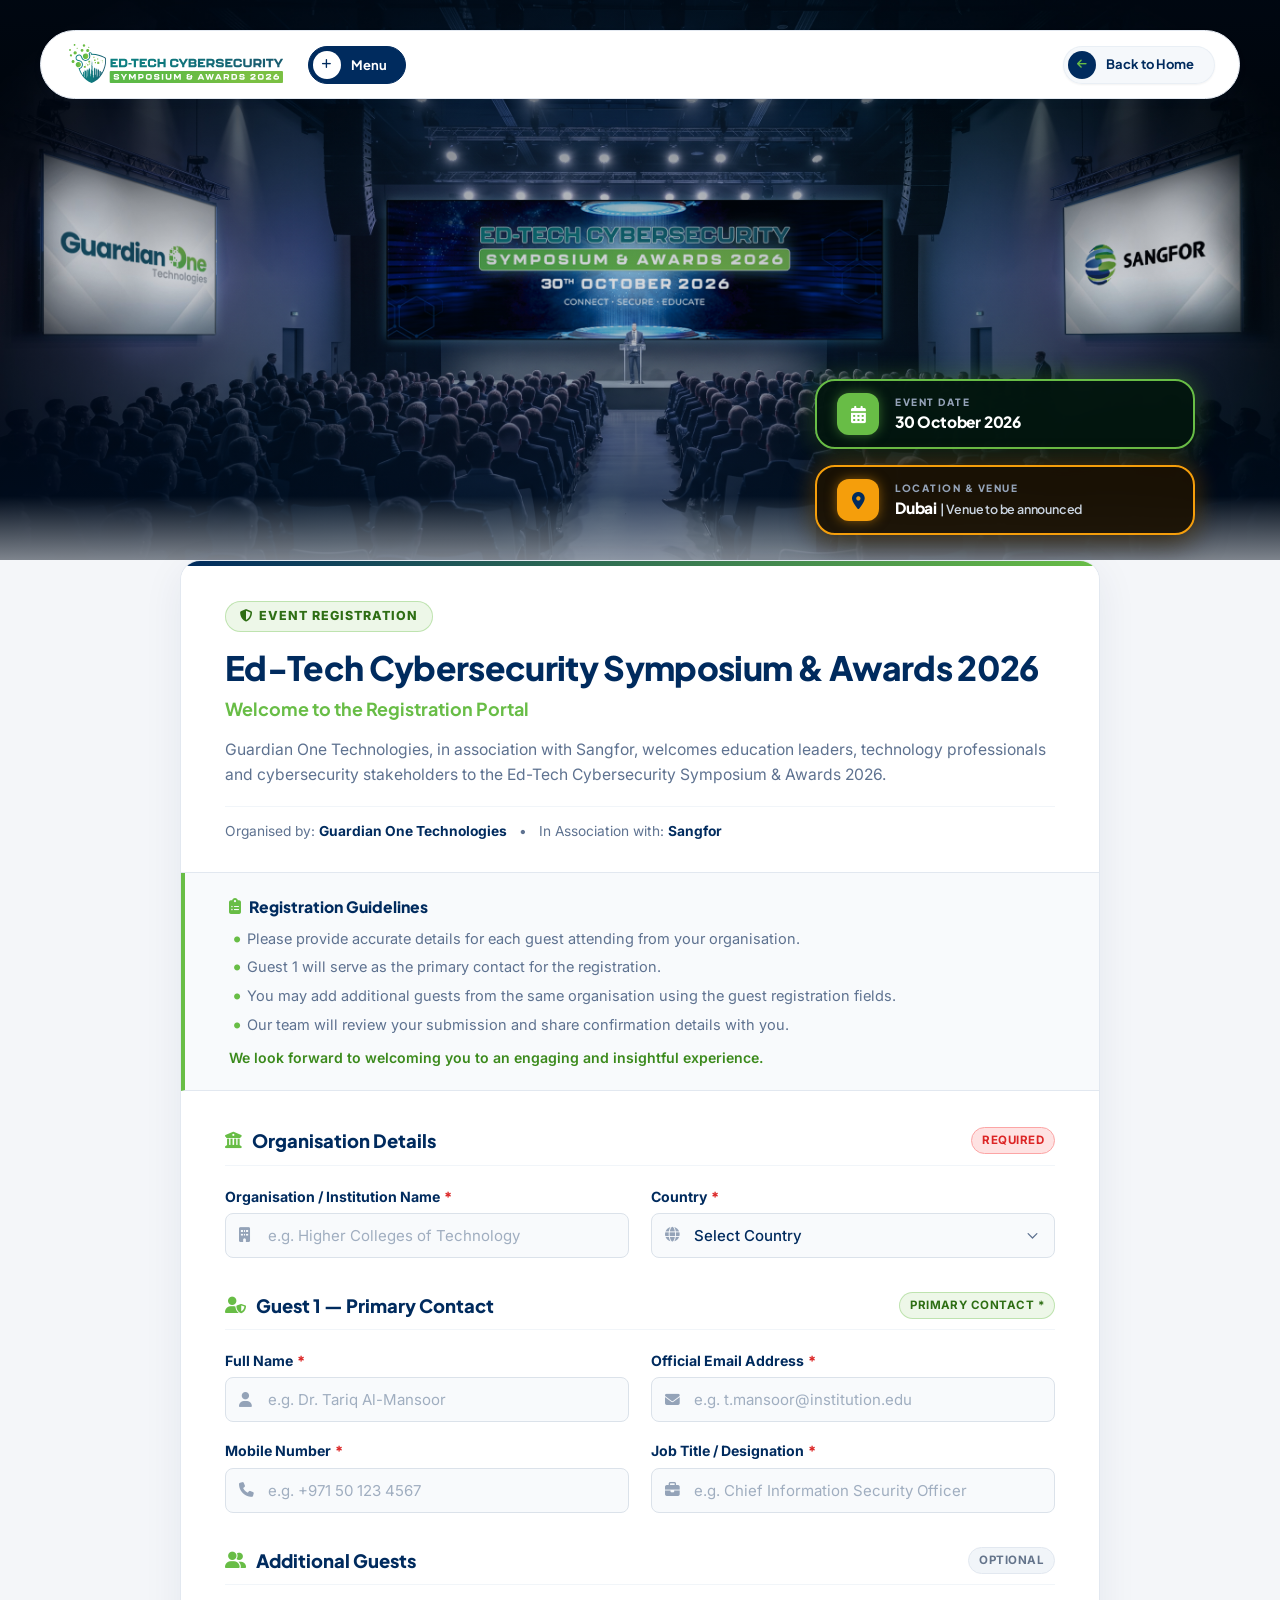
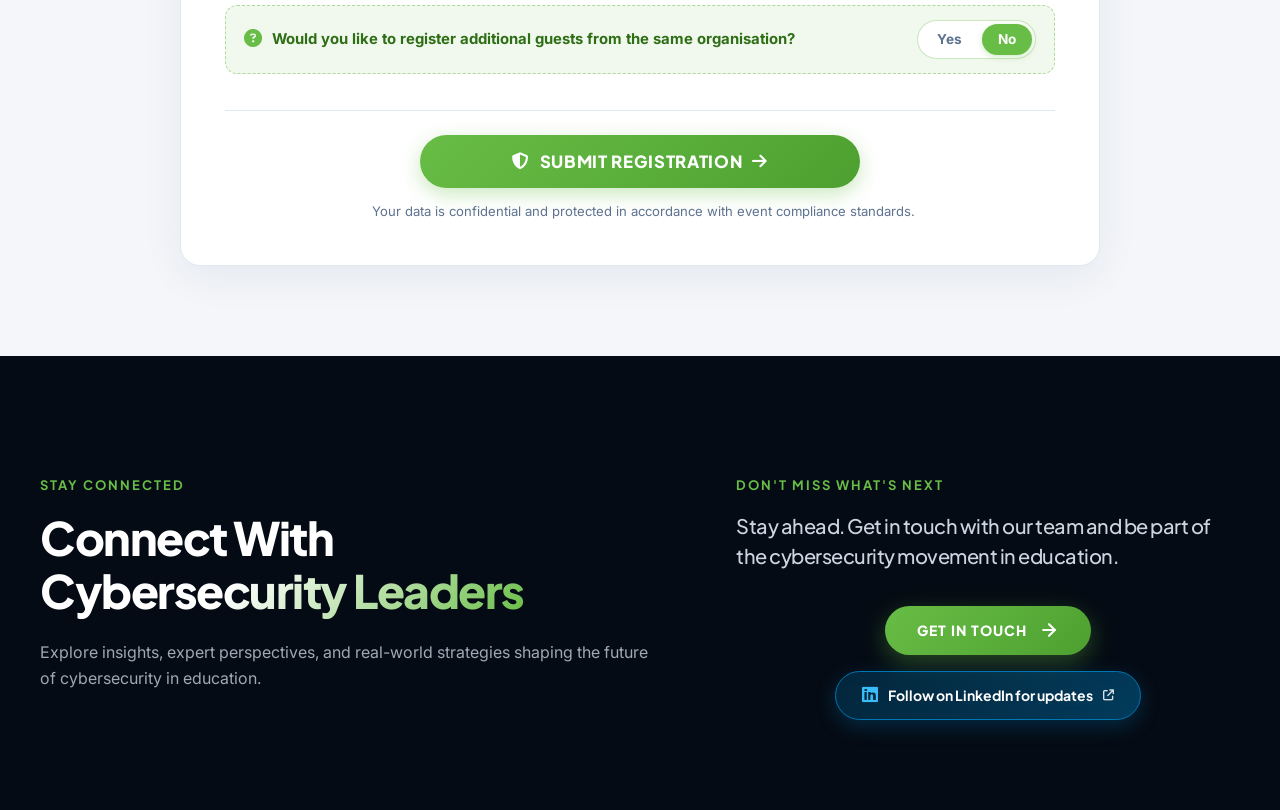
==== register.html @ 2f4b9bad "Add event registration page, light theme styling, and enhanced footer navigation" ====
<!DOCTYPE html>
<html lang="en">
<head>
    <meta charset="UTF-8">
    <meta name="viewport" content="width=device-width, initial-scale=1.0">
    <meta name="description" content="Event Registration - Ed-Tech Cybersecurity Symposium & Awards 2026">
    <title>Event Registration | Ed-Tech Cybersecurity Symposium & Awards 2026</title>
    <!-- FontAwesome for Premium Tech Icons -->
    <link rel="stylesheet" href="https://cdnjs.cloudflare.com/ajax/libs/font-awesome/6.4.0/css/all.min.css">
    <!-- Google Fonts -->
    <link rel="preconnect" href="https://fonts.googleapis.com">
    <link rel="preconnect" href="https://fonts.gstatic.com" crossorigin>
    <link href="https://fonts.googleapis.com/css2?family=Inter:wght@300;400;500;600;700;800&family=Plus+Jakarta+Sans:wght@400;500;600;700;800&display=swap" rel="stylesheet">
    <!-- Main Style Sheet from Index -->
    <link rel="stylesheet" href="style.css">
    
    <style>
        /* Registration Page Specific Styles */
        body {
            background-color: #f4f6f9;
            color: var(--color-text-main, #002b5e);
            overflow-x: hidden;
            height: auto;
            min-height: 100vh;
        }

        /* 70% Viewport Height Clean Banner Section */
        .reg-hero-banner {
            position: relative;
            height: 70vh;
            min-height: 460px;
            max-height: 620px;
            width: 100%;
            overflow: hidden;
            display: flex;
            align-items: flex-end;
            padding: 0 40px 40px;
            box-sizing: border-box;
            background-color: #02050a;
        }

        .reg-hero-banner .hero-video-wrapper {
            position: absolute;
            top: 0;
            left: 0;
            width: 100%;
            height: 100%;
            z-index: 0;
        }

        .reg-hero-banner .hero-bg-img {
            width: 100%;
            height: 100%;
            object-fit: cover;
            object-position: center;
        }

        .hero-video-overlay-gradient {
            position: absolute;
            top: 0;
            left: 0;
            width: 100%;
            height: 100%;
            background: linear-gradient(
                180deg, 
                rgba(0, 18, 42, 0.4) 0%, 
                rgba(0, 18, 42, 0.15) 45%, 
                rgba(0, 18, 42, 0.6) 80%,
                #f4f6f9 100%
            );
            z-index: 1;
            pointer-events: none;
        }

        .reg-hero-banner-content {
            position: relative;
            z-index: 5;
            width: 100%;
            max-width: 1200px;
            margin: 0 auto;
            display: flex;
            justify-content: flex-end;
        }

        .reg-hero-banner .hero-glass-details-right {
            position: relative;
            display: flex;
            gap: 16px;
            flex-wrap: wrap;
        }

        /* Single Unified Registration Form Container */
        .reg-body-wrapper {
            background-color: #f4f6f9;
            padding: 0 20px 90px;
            position: relative;
            z-index: 10;
            margin-top: -60px;
        }

        .reg-content-container {
            max-width: 920px;
            margin: 0 auto;
        }

        /* The Unified Single Form Sheet */
        .unified-form-sheet {
            background: #ffffff;
            border: 1px solid var(--color-border);
            border-radius: var(--radius-lg);
            box-shadow: 0 10px 40px rgba(0, 43, 94, 0.07);
            overflow: hidden;
            position: relative;
        }

        .unified-form-sheet::before {
            content: "";
            position: absolute;
            top: 0;
            left: 0;
            width: 100%;
            height: 5px;
            background: linear-gradient(90deg, var(--color-primary) 0%, var(--color-secondary) 100%);
        }

        /* 1. Form Header Block */
        .sheet-header-block {
            padding: 40px 44px 30px;
            border-bottom: 1px solid var(--color-border);
            background: #ffffff;
        }

        .sheet-badge {
            display: inline-flex;
            align-items: center;
            gap: 6px;
            background: rgba(104, 189, 70, 0.12);
            color: #2e6e14;
            border: 1px solid rgba(104, 189, 70, 0.35);
            font-size: 0.78rem;
            font-weight: 800;
            letter-spacing: 0.08em;
            text-transform: uppercase;
            padding: 5px 14px;
            border-radius: var(--radius-full);
            margin-bottom: 14px;
        }

        .sheet-title {
            font-family: var(--font-heading);
            font-size: clamp(1.6rem, 3.2vw, 2.1rem);
            font-weight: 800;
            color: var(--color-primary);
            line-height: 1.25;
            margin-bottom: 8px;
            letter-spacing: -0.02em;
        }

        .sheet-subtitle {
            font-family: var(--font-heading);
            font-size: 1.12rem;
            font-weight: 700;
            color: var(--color-secondary);
            margin-bottom: 14px;
        }

        .sheet-welcome-text {
            color: var(--color-text-muted);
            font-size: 0.98rem;
            line-height: 1.65;
            margin-bottom: 18px;
        }

        .sheet-organizer-strip {
            display: flex;
            align-items: center;
            gap: 12px;
            font-size: 0.86rem;
            color: var(--color-text-muted);
            padding-top: 14px;
            border-top: 1px solid #f1f5f9;
            flex-wrap: wrap;
        }

        .sheet-organizer-strip strong {
            color: var(--color-primary);
        }

        /* 2. Guidelines Flat Panel */
        .sheet-guidelines-panel {
            background: #f8fafc;
            border-left: 4px solid var(--color-secondary);
            border-bottom: 1px solid var(--color-border);
            padding: 22px 44px;
        }

        .sheet-guidelines-title {
            display: flex;
            align-items: center;
            gap: 8px;
            font-family: var(--font-heading);
            font-size: 0.98rem;
            font-weight: 800;
            color: var(--color-primary);
            margin-bottom: 10px;
        }

        .sheet-guidelines-title i {
            color: var(--color-secondary);
        }

        .sheet-guidelines-list {
            list-style: none;
            display: flex;
            flex-direction: column;
            gap: 7px;
            margin-bottom: 10px;
        }

        .sheet-guidelines-list li {
            position: relative;
            padding-left: 18px;
            color: var(--color-text-muted);
            font-size: 0.91rem;
            line-height: 1.5;
        }

        .sheet-guidelines-list li::before {
            content: "•";
            position: absolute;
            left: 4px;
            color: var(--color-secondary);
            font-weight: 800;
            font-size: 1.2rem;
            line-height: 1;
        }

        .sheet-guidelines-closing {
            font-size: 0.88rem;
            font-weight: 600;
            color: #3b8a1c;
        }

        /* 3. Form Inner Sections */
        .sheet-form-body {
            padding: 36px 44px 44px;
        }

        .form-section-divider {
            margin-bottom: 34px;
        }

        .form-section-divider:last-of-type {
            margin-bottom: 24px;
        }

        .section-heading-row {
            display: flex;
            align-items: center;
            justify-content: space-between;
            margin-bottom: 20px;
            padding-bottom: 10px;
            border-bottom: 1.5px solid #f1f5f9;
        }

        .section-heading-title {
            display: flex;
            align-items: center;
            gap: 10px;
            font-family: var(--font-heading);
            font-size: 1.15rem;
            font-weight: 800;
            color: var(--color-primary);
        }

        .section-heading-title i {
            color: var(--color-secondary);
            font-size: 1.05rem;
        }

        /* Status Pills */
        .tag-pill {
            font-size: 0.72rem;
            font-weight: 700;
            letter-spacing: 0.04em;
            text-transform: uppercase;
            padding: 4px 10px;
            border-radius: var(--radius-full);
        }

        .tag-required {
            background: #fee2e2;
            color: #dc2626;
            border: 1px solid #fca5a5;
        }

        .tag-optional {
            background: #f1f5f9;
            color: #64748b;
            border: 1px solid #e2e8f0;
        }

        .tag-primary {
            background: rgba(104, 189, 70, 0.12);
            color: #2e6e14;
            border: 1px solid rgba(104, 189, 70, 0.35);
        }

        /* Form Grid & Inputs */
        .form-grid-2 {
            display: grid;
            grid-template-columns: repeat(2, 1fr);
            gap: 18px 22px;
        }

        .form-group {
            display: flex;
            flex-direction: column;
            gap: 6px;
        }

        .form-label {
            font-size: 0.88rem;
            font-weight: 700;
            color: var(--color-primary);
            display: flex;
            align-items: center;
            gap: 4px;
        }

        .form-label .req {
            color: #dc2626;
            font-weight: 800;
        }

        .input-wrapper {
            position: relative;
        }

        .input-wrapper i {
            position: absolute;
            left: 14px;
            top: 50%;
            transform: translateY(-50%);
            color: #94a3b8;
            font-size: 0.92rem;
            pointer-events: none;
            transition: color 0.2s ease;
        }

        .form-control {
            width: 100%;
            padding: 12px 16px 12px 42px;
            background: #f8fafc;
            border: 1.5px solid #dbe2ea;
            border-radius: var(--radius-sm);
            color: var(--color-primary);
            font-size: 0.94rem;
            font-family: var(--font-body);
            font-weight: 500;
            transition: all 0.2s ease;
            outline: none;
            box-sizing: border-box;
        }

        .form-control::placeholder {
            color: #a0aec0;
            font-weight: 400;
        }

        .form-control:focus {
            border-color: var(--color-secondary);
            background: #ffffff;
            box-shadow: 0 0 0 3px rgba(104, 189, 70, 0.18);
        }

        .form-control:focus + i {
            color: var(--color-secondary);
        }

        select.form-control {
            appearance: none;
            background-image: url("data:image/svg+xml,%3Csvg xmlns='http://www.w3.org/2000/svg' fill='none' viewBox='0 0 24 24' stroke='%235e7290'%3E%3Cpath stroke-linecap='round' stroke-linejoin='round' stroke-width='2' d='M19 9l-7 7-7-7'%3E%3C/path%3E%3C/svg%3E");
            background-repeat: no-repeat;
            background-position: right 14px center;
            background-size: 15px;
            cursor: pointer;
        }

        select.form-control option {
            background-color: #ffffff;
            color: var(--color-primary);
        }

        /* Additional Guests Sub-section */
        .guests-prompt-strip {
            background: #f1f8ee;
            border: 1px dashed rgba(104, 189, 70, 0.5);
            border-radius: var(--radius-md);
            padding: 14px 18px;
            margin-bottom: 20px;
            display: flex;
            align-items: center;
            justify-content: space-between;
            flex-wrap: wrap;
            gap: 12px;
        }

        .guests-prompt-left {
            display: flex;
            align-items: center;
            gap: 10px;
            color: #2e6e14;
            font-size: 0.93rem;
            font-weight: 700;
        }

        .guests-prompt-left i {
            font-size: 1.15rem;
            color: var(--color-secondary);
        }

        .guests-toggle-group {
            display: inline-flex;
            background: #ffffff;
            border: 1px solid rgba(104, 189, 70, 0.35);
            border-radius: var(--radius-full);
            padding: 3px;
            gap: 4px;
        }

        .toggle-option {
            cursor: pointer;
            position: relative;
        }

        .toggle-option input {
            position: absolute;
            opacity: 0;
            cursor: pointer;
        }

        .toggle-pill {
            display: block;
            padding: 5px 16px;
            font-size: 0.85rem;
            font-weight: 700;
            color: var(--color-text-muted);
            border-radius: var(--radius-full);
            transition: all 0.2s ease;
        }

        .toggle-option input:checked + .toggle-pill {
            background: var(--color-secondary);
            color: #ffffff;
            box-shadow: 0 2px 6px rgba(104, 189, 70, 0.3);
        }

        .guest-item-card {
            background: #f8fafc;
            border: 1px solid var(--color-border);
            border-radius: var(--radius-md);
            padding: 20px;
            margin-bottom: 16px;
            position: relative;
            transition: all 0.25s ease;
            animation: fadeIn 0.3s ease-out;
        }

        @keyframes fadeIn {
            from { opacity: 0; transform: translateY(6px); }
            to { opacity: 1; transform: translateY(0); }
        }

        .guest-card-top {
            display: flex;
            align-items: center;
            justify-content: space-between;
            margin-bottom: 14px;
            padding-bottom: 8px;
            border-bottom: 1px solid #e2e8f0;
        }

        .guest-card-title-group {
            display: flex;
            flex-direction: column;
            gap: 2px;
        }

        .guest-card-title {
            display: flex;
            align-items: center;
            gap: 8px;
            font-family: var(--font-heading);
            font-weight: 700;
            color: var(--color-primary);
            font-size: 0.98rem;
        }

        .guest-fields-sub {
            font-size: 0.76rem;
            font-weight: 500;
            color: var(--color-text-muted);
        }

        .guest-remove-btn {
            background: #fee2e2;
            border: 1px solid #fca5a5;
            color: #dc2626;
            font-size: 0.78rem;
            font-weight: 700;
            cursor: pointer;
            padding: 3px 8px;
            border-radius: var(--radius-sm);
            transition: all 0.2s ease;
            display: inline-flex;
            align-items: center;
            gap: 4px;
        }

        .guest-remove-btn:hover {
            background: #ef4444;
            color: #ffffff;
        }

        .add-guest-btn-wrap {
            display: flex;
            justify-content: center;
            margin-top: 10px;
        }

        .btn-add-guest {
            display: inline-flex;
            align-items: center;
            gap: 8px;
            background: rgba(104, 189, 70, 0.08);
            color: #2e6e14;
            border: 1.5px dashed var(--color-secondary);
            padding: 10px 24px;
            border-radius: var(--radius-full);
            font-family: var(--font-heading);
            font-size: 0.9rem;
            font-weight: 700;
            cursor: pointer;
            transition: all 0.25s ease;
        }

        .btn-add-guest:hover {
            background: var(--color-secondary);
            color: #ffffff;
            border-style: solid;
            transform: translateY(-2px);
            box-shadow: 0 4px 14px rgba(104, 189, 70, 0.3);
        }

        /* Submit Section */
        .sheet-submit-block {
            margin-top: 36px;
            padding-top: 24px;
            border-top: 1px solid var(--color-border);
            display: flex;
            flex-direction: column;
            align-items: center;
            gap: 14px;
        }

        .btn-submit-main {
            display: inline-flex;
            align-items: center;
            justify-content: center;
            gap: 10px;
            width: 100%;
            max-width: 440px;
            padding: 16px 32px;
            background: linear-gradient(135deg, #68BD46 0%, #4da02f 100%);
            color: #ffffff;
            font-family: var(--font-heading);
            font-size: 1.05rem;
            font-weight: 800;
            letter-spacing: 0.04em;
            text-transform: uppercase;
            border: none;
            border-radius: var(--radius-full);
            cursor: pointer;
            box-shadow: 0 6px 20px rgba(104, 189, 70, 0.35);
            transition: all 0.25s ease;
        }

        .btn-submit-main:hover {
            transform: translateY(-2px);
            box-shadow: 0 10px 25px rgba(104, 189, 70, 0.45);
            background: linear-gradient(135deg, #74cb51 0%, #56b036 100%);
        }

        .security-footer-note {
            display: flex;
            align-items: center;
            gap: 6px;
            font-size: 0.82rem;
            color: var(--color-text-muted);
            text-align: center;
        }

        .security-footer-note i {
            color: var(--color-secondary);
        }

        /* Responsive Breakpoints */
        @media (max-width: 768px) {
            .reg-body-wrapper {
                padding: 0 12px 60px;
                margin-top: -30px;
            }
            .sheet-header-block,
            .sheet-guidelines-panel,
            .sheet-form-body {
                padding-left: 20px;
                padding-right: 20px;
            }
            .form-grid-2 {
                grid-template-columns: 1fr;
            }
        }

        /* Success Confirmation Screen */
        .success-overlay {
            display: none;
            background: #ffffff;
            border: 1px solid var(--color-border);
            border-radius: var(--radius-lg);
            padding: 48px 36px;
            text-align: center;
            box-shadow: 0 10px 40px rgba(0, 43, 94, 0.08);
            animation: fadeIn 0.35s ease-out;
        }

        .success-overlay.active {
            display: block;
        }

        .success-icon-badge {
            width: 76px;
            height: 76px;
            background: #f1f8ee;
            border: 2px solid var(--color-secondary);
            border-radius: 50%;
            display: flex;
            align-items: center;
            justify-content: center;
            font-size: 2rem;
            color: var(--color-secondary);
            margin: 0 auto 20px;
            box-shadow: 0 4px 16px rgba(104, 189, 70, 0.2);
        }

        .success-title {
            font-family: var(--font-heading);
            font-size: 1.9rem;
            font-weight: 800;
            color: var(--color-primary);
            margin-bottom: 10px;
        }

        .success-desc {
            color: var(--color-text-muted);
            font-size: 1rem;
            max-width: 580px;
            margin: 0 auto 26px;
            line-height: 1.6;
        }

        .success-summary-box {
            background: #f8fafc;
            border: 1px solid var(--color-border);
            border-radius: var(--radius-md);
            padding: 22px 26px;
            max-width: 540px;
            margin: 0 auto 28px;
            text-align: left;
        }

        .summary-row {
            display: flex;
            justify-content: space-between;
            padding: 9px 0;
            border-bottom: 1px solid var(--color-border);
            font-size: 0.92rem;
        }

        .summary-row:last-child {
            border-bottom: none;
        }

        .summary-row .label {
            color: var(--color-text-muted);
            font-weight: 500;
        }

        .summary-row .val {
            color: var(--color-primary);
            font-weight: 700;
        }

        .success-actions {
            display: flex;
            justify-content: center;
            gap: 14px;
            flex-wrap: wrap;
        }

        .btn-return-home {
            display: inline-flex;
            align-items: center;
            gap: 8px;
            padding: 13px 28px;
            background: var(--color-primary);
            color: #ffffff;
            font-family: var(--font-heading);
            font-weight: 700;
            font-size: 0.95rem;
            text-decoration: none;
            border-radius: var(--radius-full);
            transition: all 0.25s ease;
        }

        .btn-return-home:hover {
            background: #001f44;
            transform: translateY(-2px);
        }
    </style>
</head>
<body>

    <!-- 1. Header Navigation (Identical to Home Page) -->
    <header class="custom-header">
        <div class="header-inner">
            <!-- Left Header: Logo & Capsule Menu -->
            <div class="header-left">
                <a href="index.html" class="summit-logo">
                    <img src="images/Ed-Tech Cybersecurity Logo.svg" alt="Ed-Tech Cybersecurity" class="header-logo-img">
                </a>
                
                <!-- Pill-Shaped Active Capsule Menu -->
                <div class="menu-wrapper">
                    <button class="menu-pill-btn" id="menuToggle">
                        <span class="plus-circle"><i class="fas fa-plus"></i></span>
                        <span class="menu-text">Menu</span>
                    </button>
                    <!-- Submenu items inline -->
                    <div class="sub-menu-inline" id="subMenuDropdown">
                        <a href="index.html#scheduleSection" class="sub-menu-inline-item">Agenda</a>
                        <button type="button" class="sub-menu-inline-item gallery-popup-btn" id="galleryBtn">Gallery</button>
                    </div>
                </div>
            </div>

            <!-- Right Header: Minimalism Action Capsule -->
            <div class="header-right">
                <a href="index.html" class="cta-capsule">
                    <span class="cta-icon-circle"><i class="fas fa-arrow-left"></i></span>
                    <span class="cta-text">Back to Home</span>
                </a>
            </div>
        </div>
    </header>

    <!-- 2. Hero Banner (70% Viewport Height) -->
    <section class="reg-hero-banner" id="heroBanner">
        <div class="hero-video-wrapper">
            <img src="images/Option 8.jpg.jpeg" alt="Ed-Tech Cybersecurity Summit 2026" class="hero-bg-img">
            <div class="hero-video-overlay-gradient"></div>
        </div>

        <div class="reg-hero-banner-content">
            <!-- Event Details Right -->
            <div class="hero-glass-details-right">
                <div class="hero-glass-detail-item date-highlight-capsule">
                    <div class="detail-icon-wrap green-icon"><i class="fas fa-calendar-days"></i></div>
                    <div class="detail-text-wrap">
                        <span class="detail-label">EVENT DATE</span>
                        <span class="detail-val">30 October 2026</span>
                    </div>
                </div>
                <div class="hero-glass-detail-item location-highlight-capsule">
                    <div class="detail-icon-wrap gold-icon"><i class="fas fa-location-dot"></i></div>
                    <div class="detail-text-wrap">
                        <span class="detail-label">LOCATION &amp; VENUE</span>
                        <span class="detail-val">Dubai <span class="venue-sub">| Venue to be announced</span></span>
                    </div>
                </div>
            </div>
        </div>
    </section>

    <!-- 3. Unified Single Form Container -->
    <main class="reg-body-wrapper">
        <div class="reg-content-container">
            <div id="mainFormContainer">
                
                <div class="unified-form-sheet">
                    <!-- Form Header Section -->
                    <div class="sheet-header-block">
                        <div class="sheet-badge">
                            <i class="fas fa-shield-halved"></i>
                            <span>EVENT REGISTRATION</span>
                        </div>
                        <h1 class="sheet-title">Ed-Tech Cybersecurity Symposium &amp; Awards 2026</h1>
                        <div class="sheet-subtitle">Welcome to the Registration Portal</div>
                        <p class="sheet-welcome-text">
                            Guardian One Technologies, in association with Sangfor, welcomes education leaders, technology professionals and cybersecurity stakeholders to the Ed-Tech Cybersecurity Symposium &amp; Awards 2026.
                        </p>
                        <div class="sheet-organizer-strip">
                            <span>Organised by: <strong>Guardian One Technologies</strong></span>
                            <span>•</span>
                            <span>In Association with: <strong>Sangfor</strong></span>
                        </div>
                    </div>

                    <!-- Guidelines Panel -->
                    <div class="sheet-guidelines-panel">
                        <div class="sheet-guidelines-title">
                            <i class="fas fa-clipboard-list"></i>
                            <span>Registration Guidelines</span>
                        </div>
                        <ul class="sheet-guidelines-list">
                            <li>Please provide accurate details for each guest attending from your organisation.</li>
                            <li>Guest 1 will serve as the primary contact for the registration.</li>
                            <li>You may add additional guests from the same organisation using the guest registration fields.</li>
                            <li>Our team will review your submission and share confirmation details with you.</li>
                        </ul>
                        <div class="sheet-guidelines-closing">
                            We look forward to welcoming you to an engaging and insightful experience.
                        </div>
                    </div>

                    <!-- Main Form Fields Section -->
                    <form class="sheet-form-body" id="eventRegistrationForm" novalidate>
                        
                        <!-- Section 1: Organisation Details -->
                        <div class="form-section-divider">
                            <div class="section-heading-row">
                                <div class="section-heading-title">
                                    <i class="fas fa-building-columns"></i>
                                    <span>Organisation Details</span>
                                </div>
                                <span class="tag-pill tag-required">Required</span>
                            </div>

                            <div class="form-grid-2">
                                <div class="form-group">
                                    <label class="form-label" for="orgName">
                                        Organisation / Institution Name <span class="req">*</span>
                                    </label>
                                    <div class="input-wrapper">
                                        <input type="text" id="orgName" name="orgName" class="form-control" placeholder="e.g. Higher Colleges of Technology" required>
                                        <i class="fas fa-building"></i>
                                    </div>
                                </div>

                                <div class="form-group">
                                    <label class="form-label" for="orgCountry">
                                        Country <span class="req">*</span>
                                    </label>
                                    <div class="input-wrapper">
                                        <select id="orgCountry" name="orgCountry" class="form-control" required>
                                            <option value="" disabled selected>Select Country</option>
                                            <option value="United Arab Emirates">United Arab Emirates</option>
                                            <option value="Saudi Arabia">Saudi Arabia</option>
                                            <option value="Qatar">Qatar</option>
                                            <option value="Oman">Oman</option>
                                            <option value="Bahrain">Bahrain</option>
                                            <option value="Kuwait">Kuwait</option>
                                            <option value="United Kingdom">United Kingdom</option>
                                            <option value="United States">United States</option>
                                            <option value="India">India</option>
                                            <option value="Singapore">Singapore</option>
                                            <option value="Other">Other</option>
                                        </select>
                                        <i class="fas fa-globe"></i>
                                    </div>
                                </div>
                            </div>
                        </div>

                        <!-- Section 2: Guest 1 — Primary Contact -->
                        <div class="form-section-divider">
                            <div class="section-heading-row">
                                <div class="section-heading-title">
                                    <i class="fas fa-user-shield"></i>
                                    <span>Guest 1 — Primary Contact</span>
                                </div>
                                <span class="tag-pill tag-primary">Primary Contact *</span>
                            </div>

                            <div class="form-grid-2">
                                <div class="form-group">
                                    <label class="form-label" for="guest1_name">
                                        Full Name <span class="req">*</span>
                                    </label>
                                    <div class="input-wrapper">
                                        <input type="text" id="guest1_name" name="guest1_name" class="form-control" placeholder="e.g. Dr. Tariq Al-Mansoor" required>
                                        <i class="fas fa-user"></i>
                                    </div>
                                </div>

                                <div class="form-group">
                                    <label class="form-label" for="guest1_email">
                                        Official Email Address <span class="req">*</span>
                                    </label>
                                    <div class="input-wrapper">
                                        <input type="email" id="guest1_email" name="guest1_email" class="form-control" placeholder="e.g. t.mansoor@institution.edu" required>
                                        <i class="fas fa-envelope"></i>
                                    </div>
                                </div>

                                <div class="form-group">
                                    <label class="form-label" for="guest1_phone">
                                        Mobile Number <span class="req">*</span>
                                    </label>
                                    <div class="input-wrapper">
                                        <input type="tel" id="guest1_phone" name="guest1_phone" class="form-control" placeholder="e.g. +971 50 123 4567" required>
                                        <i class="fas fa-phone"></i>
                                    </div>
                                </div>

                                <div class="form-group">
                                    <label class="form-label" for="guest1_title">
                                        Job Title / Designation <span class="req">*</span>
                                    </label>
                                    <div class="input-wrapper">
                                        <input type="text" id="guest1_title" name="guest1_title" class="form-control" placeholder="e.g. Chief Information Security Officer" required>
                                        <i class="fas fa-briefcase"></i>
                                    </div>
                                </div>
                            </div>
                        </div>

                        <!-- Section 3: Additional Guests -->
                        <div class="form-section-divider">
                            <div class="section-heading-row">
                                <div class="section-heading-title">
                                    <i class="fas fa-user-group"></i>
                                    <span>Additional Guests</span>
                                </div>
                                <span class="tag-pill tag-optional">Optional</span>
                            </div>

                            <div class="guests-prompt-strip">
                                <div class="guests-prompt-left">
                                    <i class="fas fa-circle-question"></i>
                                    <span>Would you like to register additional guests from the same organisation?</span>
                                </div>
                                <div class="guests-toggle-group">
                                    <label class="toggle-option">
                                        <input type="radio" name="hasAdditionalGuests" id="addGuestsYes" value="yes">
                                        <span class="toggle-pill">Yes</span>
                                    </label>
                                    <label class="toggle-option">
                                        <input type="radio" name="hasAdditionalGuests" id="addGuestsNo" value="no" checked>
                                        <span class="toggle-pill">No</span>
                                    </label>
                                </div>
                            </div>

                            <div id="additionalGuestsWrapper" style="display: none;">
                                <div id="additionalGuestsContainer">
                                    <!-- Guest 2 (Optional) -->
                                    <div class="guest-item-card" id="guestCard2">
                                        <div class="guest-card-top">
                                            <div class="guest-card-title-group">
                                                <div class="guest-card-title">
                                                    <i class="fas fa-user-plus" style="color: var(--color-secondary);"></i>
                                                    <span>Guest 2</span>
                                                </div>
                                                <span class="guest-fields-sub">Full Name · Email · Mobile · Designation</span>
                                            </div>
                                            <span class="tag-pill tag-optional">Optional</span>
                                        </div>
                                        <div class="form-grid-2">
                                            <div class="form-group">
                                                <label class="form-label" for="guest2_name">Full Name</label>
                                                <div class="input-wrapper">
                                                    <input type="text" id="guest2_name" name="guest2_name" class="form-control" placeholder="Full Name">
                                                    <i class="fas fa-user"></i>
                                                </div>
                                            </div>
                                            <div class="form-group">
                                                <label class="form-label" for="guest2_email">Official Email Address</label>
                                                <div class="input-wrapper">
                                                    <input type="email" id="guest2_email" name="guest2_email" class="form-control" placeholder="Email Address">
                                                    <i class="fas fa-envelope"></i>
                                                </div>
                                            </div>
                                            <div class="form-group">
                                                <label class="form-label" for="guest2_phone">Mobile Number</label>
                                                <div class="input-wrapper">
                                                    <input type="tel" id="guest2_phone" name="guest2_phone" class="form-control" placeholder="Mobile Number">
                                                    <i class="fas fa-phone"></i>
                                                </div>
                                            </div>
                                            <div class="form-group">
                                                <label class="form-label" for="guest2_title">Job Title / Designation</label>
                                                <div class="input-wrapper">
                                                    <input type="text" id="guest2_title" name="guest2_title" class="form-control" placeholder="Designation">
                                                    <i class="fas fa-briefcase"></i>
                                                </div>
                                            </div>
                                        </div>
                                    </div>

                                    <!-- Guest 3 (Optional) -->
                                    <div class="guest-item-card" id="guestCard3">
                                        <div class="guest-card-top">
                                            <div class="guest-card-title-group">
                                                <div class="guest-card-title">
                                                    <i class="fas fa-user-plus" style="color: var(--color-secondary);"></i>
                                                    <span>Guest 3</span>
                                                </div>
                                                <span class="guest-fields-sub">Full Name · Email · Mobile · Designation</span>
                                            </div>
                                            <span class="tag-pill tag-optional">Optional</span>
                                        </div>
                                        <div class="form-grid-2">
                                            <div class="form-group">
                                                <label class="form-label" for="guest3_name">Full Name</label>
                                                <div class="input-wrapper">
                                                    <input type="text" id="guest3_name" name="guest3_name" class="form-control" placeholder="Full Name">
                                                    <i class="fas fa-user"></i>
                                                </div>
                                            </div>
                                            <div class="form-group">
                                                <label class="form-label" for="guest3_email">Official Email Address</label>
                                                <div class="input-wrapper">
                                                    <input type="email" id="guest3_email" name="guest3_email" class="form-control" placeholder="Email Address">
                                                    <i class="fas fa-envelope"></i>
                                                </div>
                                            </div>
                                            <div class="form-group">
                                                <label class="form-label" for="guest3_phone">Mobile Number</label>
                                                <div class="input-wrapper">
                                                    <input type="tel" id="guest3_phone" name="guest3_phone" class="form-control" placeholder="Mobile Number">
                                                    <i class="fas fa-phone"></i>
                                                </div>
                                            </div>
                                            <div class="form-group">
                                                <label class="form-label" for="guest3_title">Job Title / Designation</label>
                                                <div class="input-wrapper">
                                                    <input type="text" id="guest3_title" name="guest3_title" class="form-control" placeholder="Designation">
                                                    <i class="fas fa-briefcase"></i>
                                                </div>
                                            </div>
                                        </div>
                                    </div>
                                </div>

                                <div class="add-guest-btn-wrap">
                                    <button type="button" class="btn-add-guest" id="addGuestBtn">
                                        <i class="fas fa-plus"></i>
                                        <span>+ Add Another Guest</span>
                                    </button>
                                </div>
                            </div>
                        </div>

                        <!-- Submit Block -->
                        <div class="sheet-submit-block">
                            <button type="submit" class="btn-submit-main" id="submitBtn">
                                <i class="fas fa-shield-halved"></i>
                                <span>Submit Registration</span>
                                <i class="fas fa-arrow-right"></i>
                            </button>
                            <div class="security-footer-note">
                                <i class="fas fa-shield-check"></i>
                                <span>Your data is confidential and protected in accordance with event compliance standards.</span>
                            </div>
                        </div>
                    </form>
                </div>
            </div>

            <!-- 4. Success State Screen -->
            <section class="success-overlay" id="successState">
                <div class="success-icon-badge">
                    <i class="fas fa-check"></i>
                </div>
                <h2 class="success-title">Registration Submitted!</h2>
                <p class="success-desc">
                    Thank you for registering. Our team will review your submission and share confirmation details with you soon.
                </p>

                <div class="success-summary-box">
                    <div class="summary-row">
                        <span class="label">Reference ID</span>
                        <span class="val" id="summaryRef">ETC-2026-8492</span>
                    </div>
                    <div class="summary-row">
                        <span class="label">Organisation</span>
                        <span class="val" id="summaryOrg">-</span>
                    </div>
                    <div class="summary-row">
                        <span class="label">Primary Contact</span>
                        <span class="val" id="summaryName">-</span>
                    </div>
                    <div class="summary-row">
                        <span class="label">Official Email</span>
                        <span class="val" id="summaryEmail">-</span>
                    </div>
                    <div class="summary-row">
                        <span class="label">Total Representatives</span>
                        <span class="val" id="summaryGuests">-</span>
                    </div>
                </div>

                <div class="success-actions">
                    <a href="index.html" class="btn-return-home">
                        <i class="fas fa-house"></i>
                        <span>Return to Summit Home</span>
                    </a>
                </div>
            </section>
        </div>
    </main>

    <!-- 4. Premium Dark Footer & Get in Touch Section with Waving Dotted Surface -->
    <section class="contact-footer-section" id="contactSection">
        <!-- 3D Waving Dotted Surface Canvas Background -->
        <canvas id="wavingDotCanvas" class="waving-dot-canvas"></canvas>
        
        <div class="contact-container">
            <div class="contact-grid">
                
                <!-- Left Column: Vision & Connections -->
                <div class="contact-left-col">
                    <span class="contact-tag">Stay Connected</span>
                    <h2 class="contact-title">Connect With<br><span>Cybersecurity Leaders</span></h2>
                    <p class="contact-desc">
                        Explore insights, expert perspectives, and real-world strategies shaping the future of cybersecurity in education.
                    </p>
                </div>
                
                <!-- Right Column: Direct Engagement & CTA -->
                <div class="contact-right-col">
                    <span class="contact-tag">Don't Miss What's Next</span>
                    <h3 class="contact-cta-title">Stay ahead. Get in touch with our team and be part of the cybersecurity movement in education.</h3>
                    
                    <div class="contact-actions-wrap">
                        <a href="https://wa.me/971522352059" target="_blank" class="premium-contact-btn">
                            <span>Get in Touch</span>
                            <svg class="contact-btn-arrow" width="20" height="20" viewBox="0 0 24 24" fill="none" stroke="currentColor" stroke-width="2.5" stroke-linecap="round" stroke-linejoin="round"><line x1="5" y1="12" x2="19" y2="12"></line><polyline points="12 5 19 12 12 19"></polyline></svg>
                        </a>
                        <a href="https://www.linkedin.com/company/guardianone/" target="_blank" class="linkedin-follow-btn">
                            <i class="fab fa-linkedin linkedin-icon"></i>
                            <span>Follow on LinkedIn for updates</span>
                            <i class="fas fa-arrow-up-right-from-square" style="font-size: 11px; opacity: 0.85;"></i>
                        </a>
                    </div>
                </div>
            </div>
        </div>
    </section>

    <!-- JavaScript Interactive Logic -->
    <script>
        document.addEventListener('DOMContentLoaded', () => {
            // 1. Menu Toggle (matching index.html behavior)
            const menuToggle = document.getElementById('menuToggle');
            const subMenuDropdown = document.getElementById('subMenuDropdown');
            
            if (menuToggle) {
                menuToggle.addEventListener('click', () => {
                    const plusIcon = menuToggle.querySelector('.plus-circle i');
                    if (plusIcon) {
                        plusIcon.style.transition = 'transform 0.4s ease';
                        if (plusIcon.style.transform === 'rotate(45deg)') {
                            plusIcon.style.transform = 'rotate(0deg)';
                            menuToggle.style.borderColor = 'var(--color-border)';
                            if (subMenuDropdown) subMenuDropdown.classList.remove('show');
                        } else {
                            plusIcon.style.transform = 'rotate(45deg)';
                            menuToggle.style.borderColor = 'var(--color-secondary)';
                            if (subMenuDropdown) subMenuDropdown.classList.add('show');
                        }
                    }
                });
            }

            // 2. Form & Guest Interaction Logic
            const form = document.getElementById('eventRegistrationForm');
            const mainFormContainer = document.getElementById('mainFormContainer');
            const successState = document.getElementById('successState');
            const addGuestBtn = document.getElementById('addGuestBtn');
            const guestsContainer = document.getElementById('additionalGuestsContainer');
            const guestsWrapper = document.getElementById('additionalGuestsWrapper');
            const addGuestsYes = document.getElementById('addGuestsYes');
            const addGuestsNo = document.getElementById('addGuestsNo');
            
            let guestCount = 3; // Starts with Guest 2 and Guest 3

            // Toggle Additional Guests visibility
            if (addGuestsYes && addGuestsNo && guestsWrapper) {
                addGuestsYes.addEventListener('change', () => {
                    if (addGuestsYes.checked) {
                        guestsWrapper.style.display = 'block';
                    }
                });
                addGuestsNo.addEventListener('change', () => {
                    if (addGuestsNo.checked) {
                        guestsWrapper.style.display = 'none';
                    }
                });
            }

            // Dynamic Guest Addition
            addGuestBtn.addEventListener('click', () => {
                guestCount++;
                const newGuestId = guestCount;
                const guestCard = document.createElement('div');
                guestCard.className = 'guest-item-card';
                guestCard.id = `guestCard${newGuestId}`;
                
                guestCard.innerHTML = `
                    <div class="guest-card-top">
                        <div class="guest-card-title-group">
                            <div class="guest-card-title">
                                <i class="fas fa-user-plus" style="color: var(--color-secondary);"></i>
                                <span>Guest ${newGuestId}</span>
                            </div>
                            <span class="guest-fields-sub">Full Name · Email · Mobile · Designation</span>
                        </div>
                        <div style="display: flex; align-items: center; gap: 8px;">
                            <span class="tag-pill tag-optional">Optional</span>
                            <button type="button" class="guest-remove-btn" onclick="removeGuestCard('guestCard${newGuestId}')">
                                <i class="fas fa-trash-can"></i> Remove
                            </button>
                        </div>
                    </div>
                    <div class="form-grid-2">
                        <div class="form-group">
                            <label class="form-label" for="guest${newGuestId}_name">Full Name</label>
                            <div class="input-wrapper">
                                <input type="text" id="guest${newGuestId}_name" name="guest${newGuestId}_name" class="form-control" placeholder="Full Name">
                                <i class="fas fa-user"></i>
                            </div>
                        </div>
                        <div class="form-group">
                            <label class="form-label" for="guest${newGuestId}_email">Official Email Address</label>
                            <div class="input-wrapper">
                                <input type="email" id="guest${newGuestId}_email" name="guest${newGuestId}_email" class="form-control" placeholder="Email Address">
                                <i class="fas fa-envelope"></i>
                            </div>
                        </div>
                        <div class="form-group">
                            <label class="form-label" for="guest${newGuestId}_phone">Mobile Number</label>
                            <div class="input-wrapper">
                                <input type="tel" id="guest${newGuestId}_phone" name="guest${newGuestId}_phone" class="form-control" placeholder="Mobile Number">
                                <i class="fas fa-phone"></i>
                            </div>
                        </div>
                        <div class="form-group">
                            <label class="form-label" for="guest${newGuestId}_title">Job Title / Designation</label>
                            <div class="input-wrapper">
                                <input type="text" id="guest${newGuestId}_title" name="guest${newGuestId}_title" class="form-control" placeholder="Designation">
                                <i class="fas fa-briefcase"></i>
                            </div>
                        </div>
                    </div>
                `;
                guestsContainer.appendChild(guestCard);
            });

            // Form Submit Handler
            form.addEventListener('submit', (e) => {
                e.preventDefault();
                
                if (!form.checkValidity()) {
                    form.reportValidity();
                    return;
                }

                const orgName = document.getElementById('orgName').value;
                const guest1Name = document.getElementById('guest1_name').value;
                const guest1Email = document.getElementById('guest1_email').value;
                
                // Count how many additional guests filled in at least a name
                let totalGuests = 1;
                if (addGuestsYes && addGuestsYes.checked) {
                    for (let i = 2; i <= guestCount; i++) {
                        const gName = document.getElementById(`guest${i}_name`);
                        if (gName && gName.value.trim() !== '') {
                            totalGuests++;
                        }
                    }
                }

                // Random Reference Code
                const refId = 'ETC-2026-' + Math.floor(1000 + Math.random() * 9000);

                // Populate Summary
                document.getElementById('summaryRef').textContent = refId;
                document.getElementById('summaryOrg').textContent = orgName;
                document.getElementById('summaryName').textContent = guest1Name;
                document.getElementById('summaryEmail').textContent = guest1Email;
                document.getElementById('summaryGuests').textContent = totalGuests + ' representative' + (totalGuests > 1 ? 's' : '');

                // Switch Views
                mainFormContainer.style.display = 'none';
                successState.classList.add('active');
                window.scrollTo({ top: 0, behavior: 'smooth' });
            });
            // Gallery Coming Soon Modal Handler
            const galleryBtn = document.getElementById('galleryBtn');
            const galleryModal = document.getElementById('galleryModal');
            const galleryBackdrop = document.getElementById('galleryModalBackdrop');
            const galleryClose = document.getElementById('galleryModalClose');
            const galleryOk = document.getElementById('galleryModalOk');

            function openGalleryModal() {
                galleryModal && galleryModal.classList.add('active');
                galleryBackdrop && galleryBackdrop.classList.add('active');
                document.body.style.overflow = 'hidden';
            }
            function closeGalleryModal() {
                galleryModal && galleryModal.classList.remove('active');
                galleryBackdrop && galleryBackdrop.classList.remove('active');
                document.body.style.overflow = '';
            }

            galleryBtn && galleryBtn.addEventListener('click', openGalleryModal);
            galleryClose && galleryClose.addEventListener('click', closeGalleryModal);
            galleryOk && galleryOk.addEventListener('click', closeGalleryModal);
            galleryBackdrop && galleryBackdrop.addEventListener('click', closeGalleryModal);

            // 3D Waving Dotted Canvas Engine for Footer
            const dotCanvas = document.getElementById('wavingDotCanvas');
            const contactSection = document.getElementById('contactSection');
            if (dotCanvas && contactSection) {
                const ctx = dotCanvas.getContext('2d');
                let animationFrameId;
                let phase = 0;
                let isVisible = false;

                function resizeDotCanvas() {
                    const rect = dotCanvas.getBoundingClientRect();
                    const dpr = window.devicePixelRatio || 1;
                    dotCanvas.width = rect.width * dpr;
                    dotCanvas.height = rect.height * dpr;
                    ctx.scale(dpr, dpr);
                }
                window.addEventListener('resize', resizeDotCanvas);
                resizeDotCanvas();

                const rows = 28;
                const cols = 45;
                const spacingX = 42;
                const spacingZ = 36;
                const focalLength = 340;
                const rotX = 1.05;

                function drawWavingSurface() {
                    if (!isVisible) return;
                    const rect = dotCanvas.getBoundingClientRect();
                    const width = rect.width;
                    const height = rect.height;
                    const centerX = width / 2;
                    const centerY = height / 2 - 20;

                    ctx.clearRect(0, 0, width, height);
                    phase += 0.015;
                    const rotY = 0.06 * Math.sin(phase * 0.2);

                    for (let r = 0; r < rows; r++) {
                        for (let c = 0; c < cols; c++) {
                            const x3d = (c - cols / 2) * spacingX;
                            const z3d = (r - rows / 2) * spacingZ;
                            const y3d = Math.sin(c * 0.15 + phase) * Math.cos(r * 0.12 + phase) * 36;
                            const rotY1 = y3d * Math.cos(rotX) - z3d * Math.sin(rotX);
                            const rotZ1 = y3d * Math.sin(rotX) + z3d * Math.cos(rotX);
                            const rotX2 = x3d * Math.cos(rotY) - rotZ1 * Math.sin(rotY);
                            const rotZ2 = x3d * Math.sin(rotY) + rotZ1 * Math.cos(rotY);

                            const depth = rotZ2 + 380;
                            if (depth > 0) {
                                const scale = focalLength / depth;
                                const screenX = centerX + rotX2 * scale;
                                const screenY = centerY + rotY1 * scale + 140;

                                if (screenX >= 0 && screenX <= width && screenY >= 0 && screenY <= height) {
                                    const depthRatio = Math.max(0, Math.min(1, (depth - 150) / 700));
                                    const alpha = (1 - depthRatio) * 0.65;
                                    const size = (1 - depthRatio) * 2.0;

                                    if (alpha > 0.02) {
                                        ctx.fillStyle = `rgba(255, 255, 255, ${alpha})`;
                                        ctx.beginPath();
                                        ctx.arc(screenX, screenY, size, 0, Math.PI * 2);
                                        ctx.fill();
                                    }
                                }
                            }
                        }
                    }
                    animationFrameId = requestAnimationFrame(drawWavingSurface);
                }

                const dotObserver = new IntersectionObserver((entries) => {
                    entries.forEach(entry => {
                        isVisible = entry.isIntersecting;
                        if (isVisible) {
                            cancelAnimationFrame(animationFrameId);
                            drawWavingSurface();
                        } else {
                            cancelAnimationFrame(animationFrameId);
                        }
                    });
                }, { threshold: 0.05 });

                dotObserver.observe(contactSection);
            }
        });

        // Global Helper for dynamically added guest cards
        function removeGuestCard(cardId) {
            const card = document.getElementById(cardId);
            if (card) {
                card.style.opacity = '0';
                card.style.transform = 'translateY(-8px)';
                setTimeout(() => card.remove(), 250);
            }
        }
    </script>

    <!-- Gallery Coming Soon Modal -->
    <div class="gallery-modal-backdrop" id="galleryModalBackdrop"></div>
    <div class="gallery-coming-soon-modal" id="galleryModal" role="dialog" aria-modal="true" aria-labelledby="galleryModalTitle">
        <button class="gallery-modal-close" id="galleryModalClose" aria-label="Close">&times;</button>
        <div class="gallery-modal-icon">
            <i class="fas fa-images"></i>
        </div>
        <span class="gallery-modal-tag">COMING SOON</span>
        <h3 class="gallery-modal-title" id="galleryModalTitle">Event Gallery</h3>
        <p class="gallery-modal-text">
            Photos, session recordings, and event highlights from the <strong>Ed-Tech Cybersecurity Symposium &amp; Awards 2026</strong> will be published here after the event.
        </p>
        <button type="button" class="gallery-modal-btn" id="galleryModalOk">Got it</button>
    </div>
</body>
</html>
---- style.css ----
/* 
   EduCyberSecurity Summit 2026 - Modern CSS Design System
   Primary Color: #002b5e (Deep Navy Blue)
   Secondary Color: #68BD46 (Vibrant Green)
*/

@import url('https://fonts.googleapis.com/css2?family=Inter:wght@300;400;500;600;700&family=Plus+Jakarta+Sans:wght@300;400;500;600;700;800&display=swap');

:root {
    /* Color Palette */
    --color-primary: #002b5e;
    --color-primary-rgb: 0, 43, 94;
    --color-secondary: #68BD46;
    --color-secondary-rgb: 104, 189, 70;
    
    /* Bright Theme Neutrals */
    --color-bg-primary: #ffffff;
    --color-bg-secondary: #f8fafc;
    --color-bg-tertiary: #f1f5f9;
    --color-text-main: #002b5e;
    --color-text-muted: #5e7290;
    --color-text-light: #94a3b8;
    --color-border: #e2e8f0;
    
    /* Layout & Styling Tokens */
    --font-heading: 'Plus Jakarta Sans', sans-serif;
    --font-body: 'Inter', sans-serif;
    --radius-sm: 8px;
    --radius-md: 12px;
    --radius-lg: 20px;
    --radius-full: 9999px;
    
    /* Shadows */
    --shadow-sm: 0 1px 2px 0 rgba(0, 0, 0, 0.05);
    --shadow-md: 0 4px 10px rgba(0, 43, 94, 0.04);
    --shadow-lg: 0 10px 25px rgba(0, 43, 94, 0.06);
    --shadow-glow: 0 0 25px rgba(104, 189, 70, 0.3);
    
    /* Transitions */
    --transition-fast: 0.2s ease;
    --transition-normal: 0.3s cubic-bezier(0.25, 0.8, 0.25, 1);
    --transition-slow: 0.6s cubic-bezier(0.25, 0.8, 0.25, 1);
}

/* ==========================================================================
   0. Lenis Smooth Scroll Engine Support Styles
   ========================================================================== */
html.lenis {
    height: auto;
}

.lenis.lenis-smooth {
    scroll-behavior: auto !important;
}

.lenis.lenis-smooth [data-lenis-prevent] {
    overflow: clip;
}

.lenis.lenis-stopped {
    overflow: hidden;
}

.lenis.lenis-scrolling iframe {
    pointer-events: none;
}

/* 1. Base Reset & Typography */
*, *::before, *::after {
    box-sizing: border-box;
    margin: 0;
    padding: 0;
}

html {
    scroll-behavior: smooth;
    -webkit-font-smoothing: antialiased;
    -moz-osx-font-smoothing: grayscale;
}

body {
    font-family: var(--font-body);
    background-color: var(--color-bg-primary);
    color: var(--color-text-main);
    line-height: 1.5;
    overflow-x: hidden;
    height: 100vh;
}

a, button, .cta-capsule, input[type="submit"], input[type="button"], select, .action-card {
    cursor: pointer;
}

a {
    color: inherit;
    text-decoration: none;
    transition: var(--transition-fast);
}

img {
    max-width: 100%;
    height: auto;
    display: block;
}

/* 2. Premium Capsule Navigation (Header) */
.custom-header {
    position: fixed;
    top: 0;
    left: 0;
    width: 100%;
    z-index: 1000;
    padding: 30px 40px;
    display: flex;
    justify-content: center;
    box-sizing: border-box;
}

.header-inner {
    background-color: #ffffff;
    backdrop-filter: blur(20px) saturate(180%);
    -webkit-backdrop-filter: blur(20px) saturate(180%);
    border: 1px solid #e2e8f0;
    border-radius: var(--radius-full);
    padding: 10px 24px;
    display: flex;
    justify-content: space-between;
    align-items: center;
    width: 100%;
    max-width: 1400px;
    box-shadow: var(--shadow-md);
    transition: var(--transition-normal);
}

.header-left {
    display: flex;
    align-items: center;
    gap: 20px;
}

.summit-logo {
    display: flex;
    align-items: center;
    text-decoration: none;
}

/* Logo image sizing */
.header-logo-img {
    height: 47px;
    width: auto;
    max-width: 240px;
    object-fit: contain;
    display: block;
}

/* Pill-Shaped Active Menu Button */
.menu-capsule {
    display: flex;
    align-items: center;
}

.menu-pill-btn {
    background-color: var(--color-primary);
    color: #ffffff;
    border: 1px solid var(--color-primary);
    border-radius: var(--radius-full);
    display: flex;
    align-items: center;
    padding: 4px 18px 4px 4px;
    gap: 10px;
    font-family: var(--font-heading);
    font-size: 13px;
    font-weight: 700;
    cursor: pointer;
    transition: var(--transition-normal);
}

.menu-pill-btn:hover {
    background-color: var(--color-secondary);
    border-color: var(--color-secondary);
    color: var(--color-primary);
    box-shadow: var(--shadow-glow);
}

.plus-circle {
    background-color: #ffffff;
    color: var(--color-primary);
    width: 28px;
    height: 28px;
    border-radius: 50%;
    display: flex;
    align-items: center;
    justify-content: center;
    font-size: 11px;
    transition: var(--transition-normal);
}

.menu-pill-btn:hover .plus-circle {
    background-color: var(--color-primary);
    color: #ffffff;
}

/* Meta Data Detail Capsules */
.info-capsules-group {
    display: flex;
    gap: 8px;
}

.info-capsule {
    background-color: rgba(241, 245, 249, 0.7);
    border: 1px solid rgba(226, 232, 240, 0.6);
    color: var(--color-primary);
    border-radius: var(--radius-full);
    padding: 8px 18px;
    font-size: 12px;
    font-weight: 600;
    font-family: var(--font-heading);
}

/* Right Header CTA Capsule */
.header-right {
    display: flex;
    align-items: center;
}

.cta-capsule {
    background-color: rgba(241, 245, 249, 0.7);
    border: 1px solid rgba(226, 232, 240, 0.6);
    border-radius: var(--radius-full);
    display: flex;
    align-items: center;
    padding: 4px 20px 4px 4px;
    gap: 10px;
    font-family: var(--font-heading);
    font-size: 13px;
    font-weight: 700;
    color: var(--color-primary);
    box-shadow: var(--shadow-sm);
    transition: var(--transition-normal);
    cursor: pointer;
    text-decoration: none;
}

.cta-capsule:hover {
    background-color: var(--color-primary);
    color: #ffffff;
    border-color: var(--color-primary);
}

.cta-icon-circle {
    background-color: var(--color-primary);
    color: var(--color-secondary);
    width: 28px;
    height: 28px;
    border-radius: 50%;
    display: flex;
    align-items: center;
    justify-content: center;
    font-size: 11px;
    transition: var(--transition-normal);
}

.cta-capsule:hover .cta-icon-circle {
    background-color: #ffffff;
    color: var(--color-primary);
}

@media (max-width: 991px) {
    .custom-header {
        padding: 15px;
    }
    .info-capsules-group {
        display: none; /* Hide for cleaner mobile viewing */
    }
}

/* 3. Re-imagined Interactive Hero Section */
.hero-scroll-container {
    position: relative;
    height: 110vh; /* Just enough for a brief sticky pin before scrolling past */
    background-color: #000000;
}

.summit-hero {
    position: sticky;
    top: 0;
    height: 100vh;
    width: 100%;
    display: flex;
    flex-direction: column;
    justify-content: center;
    align-items: center;
    overflow: hidden;
    background-color: transparent;
    padding: 0 40px;
    box-sizing: border-box;
}

/* Hero Video Background */
.hero-video-wrapper {
    position: absolute;
    top: 0;
    left: 0;
    width: 100%;
    height: 100%;
    z-index: 0; /* Behind everything */
    overflow: hidden;
    background-color: #02050a; /* Dark auditorium match */
}

.hero-bg-video,
.hero-bg-img {
    width: 100%;
    height: 100%;
    object-fit: cover;
    object-position: center;
    position: absolute;
    top: 0;
    left: 0;
    opacity: 1; /* Fully clear image/video */
}

.hero-video-overlay {
    position: absolute;
    top: 0;
    left: 0;
    width: 100%;
    height: 100%;
    background: transparent; /* No overlay */
    z-index: 2;
    pointer-events: none;
}

/* Floating Glassmorphic Box in Hero (Bottom Left Position) */
.hero-glass-box {
    position: absolute;
    bottom: 45px;
    left: 45px;
    transform: none;
    width: calc(100% - 90px);
    max-width: 384px;
    background: rgba(0, 18, 42, 0.55);
    backdrop-filter: blur(20px);
    -webkit-backdrop-filter: blur(20px);
    border: 1px solid rgba(255, 255, 255, 0.18);
    box-shadow: 
        0 20px 50px rgba(0, 0, 0, 0.5),
        inset 0 1px 0 rgba(255, 255, 255, 0.25);
    border-radius: 24px;
    padding: 20px 24px;
    text-align: left;
    z-index: 5;
    box-sizing: border-box;
    transition: all 0.4s cubic-bezier(0.16, 1, 0.3, 1);
}

.hero-glass-box:hover {
    border-color: rgba(90, 185, 71, 0.6);
    box-shadow: 
        0 25px 60px rgba(0, 0, 0, 0.6),
        0 0 35px rgba(90, 185, 71, 0.2);
    transform: translateY(-4px);
}

.hero-glass-badge {
    display: inline-flex;
    align-items: center;
    gap: 8px;
    background: rgba(90, 185, 71, 0.15);
    border: 1px solid rgba(90, 185, 71, 0.3);
    color: #5ab947;
    font-family: var(--font-heading);
    font-size: 10px;
    font-weight: 800;
    letter-spacing: 2px;
    text-transform: uppercase;
    padding: 4px 14px;
    border-radius: 20px;
    margin-bottom: 14px;
}

.glass-glow-dot {
    width: 6px;
    height: 6px;
    background-color: #5ab947;
    border-radius: 50%;
    box-shadow: 0 0 8px #5ab947;
    animation: pulseGlow 2s infinite;
}

.hero-glass-title {
    font-family: var(--font-heading);
    font-size: 21px;
    font-weight: 800;
    color: #ffffff;
    letter-spacing: -0.5px;
    line-height: 1.35;
    margin: 0;
    text-shadow: 0 2px 10px rgba(0, 0, 0, 0.6);
}

.hero-glass-title span {
    color: #5ab947;
}

.hero-glass-details-right {
    display: flex;
    flex-direction: column;
    gap: 12px;
    position: absolute;
    bottom: 45px;
    right: 45px;
    width: 380px;
    max-width: calc(100% - 90px);
    z-index: 10;
}

.hero-glass-detail-item {
    display: flex;
    align-items: center;
    gap: 16px;
    background: rgba(4, 16, 32, 0.75);
    backdrop-filter: blur(16px);
    -webkit-backdrop-filter: blur(16px);
    border: 1.5px solid rgba(255, 255, 255, 0.15);
    padding: 12px 20px;
    border-radius: 20px;
    cursor: pointer;
    box-shadow: 0 10px 30px rgba(0, 0, 0, 0.4);
    transition: all 0.3s ease;
}

.hero-glass-detail-item:hover {
    transform: translateY(-3px) scale(1.02);
}

.date-highlight-capsule {
    border: 2px solid #68BD46 !important;
    background: rgba(3, 22, 14, 0.92) !important;
    box-shadow: 0 10px 30px rgba(0, 0, 0, 0.6), 0 0 25px rgba(104, 189, 70, 0.4) !important;
}

.location-highlight-capsule {
    border: 2px solid #f59e0b !important;
    background: rgba(28, 18, 3, 0.92) !important;
    box-shadow: 0 10px 30px rgba(0, 0, 0, 0.6), 0 0 25px rgba(245, 158, 11, 0.4) !important;
}

.detail-icon-wrap {
    width: 42px;
    height: 42px;
    border-radius: 12px;
    display: flex;
    align-items: center;
    justify-content: center;
    font-size: 17px;
    flex-shrink: 0;
}

.detail-icon-wrap.green-icon {
    background: #68BD46;
    color: #ffffff;
    box-shadow: 0 0 12px rgba(104, 189, 70, 0.5);
}

.detail-icon-wrap.gold-icon {
    background: #f59e0b;
    color: #002b5e;
    box-shadow: 0 0 12px rgba(245, 158, 11, 0.5);
}

.detail-text-wrap {
    display: flex;
    flex-direction: column;
    text-align: left;
}

.detail-label {
    font-family: var(--font-heading);
    font-size: 10px;
    font-weight: 800;
    letter-spacing: 1.5px;
    color: #94a3b8;
    text-transform: uppercase;
}

.detail-val {
    font-family: var(--font-heading);
    font-size: 15.5px;
    font-weight: 800;
    color: #ffffff;
    letter-spacing: -0.2px;
}

.detail-val .venue-sub {
    font-size: 12.5px;
    font-weight: 600;
    color: #cbd5e1;
}

@media (max-width: 991px) {
    .hero-glass-box {
        bottom: 175px;
        max-width: 100%;
        left: 20px;
        width: calc(100% - 40px);
        padding: 18px 20px;
    }
    .hero-glass-title {
        font-size: 17px;
    }
    .hero-glass-details-right {
        bottom: 20px;
        left: 20px;
        right: 20px;
        width: calc(100% - 40px);
        max-width: calc(100% - 40px);
        gap: 8px;
    }
    .hero-glass-detail-item {
        padding: 10px 14px;
    }
}

/* Staggered Smooth Page-Load Transitions */
@keyframes fadeInUp {
    0% {
        opacity: 0;
        transform: translateY(60px);
    }
    100% {
        opacity: 1;
        transform: translateY(0);
    }
}

@keyframes slideInLeft {
    0% {
        opacity: 0;
        transform: translateX(-160px) translateY(-50%);
    }
    100% {
        opacity: 1;
        transform: translateX(0) translateY(-50%);
    }
}

@keyframes slideInRight {
    0% {
        opacity: 0;
        transform: translateX(160px) translateY(-50%);
    }
    100% {
        opacity: 1;
        transform: translateX(0) translateY(-50%);
    }
}

/* Central Typography Layer */
.hero-center-content {
    position: relative;
    z-index: 2; /* Sandwiched perfectly between backdrops and floating hands */
    text-align: center;
    max-width: 1100px;
    user-select: none;
    animation: fadeInUp 1.8s cubic-bezier(0.16, 1, 0.3, 1) both;
    overflow: visible !important;
}

/* Mirror Text Containers for Hero */
.mirror-text-container {
    position: relative;
    display: flex;
    flex-direction: column;
    align-items: center;
    width: 100%;
}

.mirror-reflection {
    position: absolute;
    top: 92%; /* Sit beautifully directly underneath the main text */
    left: 0;
    right: 0;
    transform: scaleY(-0.6) skewX(1deg); /* Vertically flipped, scaled down and skewed */
    opacity: 0.12; /* Elegant transparent reflection */
    pointer-events: none;
    user-select: none;
    filter: blur(1.5px); /* Soft organic digital blur */
    margin: 0 !important;
    padding: 0 !important;
    mask-image: linear-gradient(to top, transparent 15%, rgba(0, 0, 0, 0.8) 100%);
    -webkit-mask-image: linear-gradient(to top, transparent 15%, rgba(0, 0, 0, 0.8) 100%);
    z-index: 1;
}

.hero-title-main {
    font-family: var(--font-heading);
    font-size: 92px;
    font-weight: 800;
    color: var(--color-primary);
    letter-spacing: -3px;
    line-height: 0.95;
    margin: 0;
    text-shadow: 0 10px 40px rgba(0, 43, 94, 0.03);
}

.hero-title-sub {
    font-family: var(--font-heading);
    font-size: 14px;
    font-weight: 600;
    color: #000000;
    padding: 8px 24px;
    border-radius: 50px; /* Pill shape */
    letter-spacing: 1px;
    line-height: 1.1;
    margin-bottom: 24px; /* Space above main title */
    display: inline-block;
    text-transform: uppercase;
    
    /* Invisible by default */
    background: transparent;
    border: 1px solid transparent;
    box-shadow: none;
    backdrop-filter: blur(0px);
    transition: background 0.8s ease, border 0.8s ease, box-shadow 0.8s ease, backdrop-filter 0.8s ease;
}

/* Active state for the pill when text is present */
.hero-title-sub.pill-active {
    background: rgba(255, 255, 255, 0.85);
    border: 1px solid rgba(0, 0, 0, 0.1);
    box-shadow: 0 4px 15px rgba(0, 0, 0, 0.05);
    backdrop-filter: blur(8px);
}

/* Particle-like dissolve fade out animation */
.fade-out-particles {
    opacity: 0 !important;
    filter: blur(12px);
    transform: scale(1.05) translateY(-20px);
    transition: opacity 1.8s ease-out, filter 1.8s ease-out, transform 1.8s ease-out;
}

/* Responsive adjustments for headers and hands positioning */
@media (max-width: 1200px) {
    .hero-title-main { font-size: 72px; letter-spacing: -2px; }
    .hero-title-sub { font-size: 48px; letter-spacing: -1.5px; }
    .hand-wrapper { width: 48vw; } /* Retain screen-relative width for touch */
}

@media (max-width: 991px) {
    .hero-title-main { font-size: 58px; }
    .hero-title-sub { font-size: 38px; }
    .hand-wrapper {
        width: 48vw; /* Retain screen-relative width for touch */
        opacity: 0.85; /* Soft blend on smaller viewports */
    }
}

@media (max-width: 768px) {
    .summit-hero {
        padding: 0 20px;
    }
    .hero-title-main { font-size: 44px; letter-spacing: -1px; }
    .hero-title-sub { font-size: 28px; letter-spacing: -1px; }
    .hand-wrapper {
        position: relative;
        width: 96px; /* 20% smaller (from 1200px/120px) */
        top: auto;
        transform: none !important;
        margin: 20px auto;
        opacity: 0.9;
    }
    .summit-hero {
        flex-direction: column;
        justify-content: center;
    }
    .left-hand-wrap { order: 1; left: auto; }
    .hero-center-content { order: 2; margin: 30px 0; }
    .right-hand-wrap { order: 3; right: auto; }
    .robot-hand { transform: scaleX(1); }
}

/* Hero Footer Fade-In Keyframe */
@keyframes footerFadeIn {
    0% {
        opacity: 0;
        transform: translateY(30px);
    }
    100% {
        opacity: 1;
        transform: translateY(0);
    }
}

/* 4. Bottom Hero Footer Layout (Exact Match of Reference) */
.hero-footer {
    position: absolute;
    bottom: 40px;
    left: 0;
    width: 100%;
    padding: 0 60px;
    box-sizing: border-box;
    z-index: 4;
    animation: footerFadeIn 1.8s cubic-bezier(0.16, 1, 0.3, 1) 0.6s both;
}

.hero-footer-inner {
    display: flex;
    align-items: center;
    justify-content: space-between;
    max-width: 1400px;
    margin: 0 auto;
    width: 100%;
}

.hero-footer-left {
    display: flex;
    flex-direction: column;
    gap: 5px;
    max-width: 340px;
}

.footer-small-label {
    font-family: var(--font-heading);
    font-size: 11px;
    font-weight: 700;
    text-transform: uppercase;
    letter-spacing: 1.5px;
    color: var(--color-text-light);
}

.footer-vision-text {
    font-size: 15px;
    line-height: 1.4;
    color: var(--color-primary);
    font-weight: 600;
    margin: 0;
}

.hero-footer-divider {
    border-left: 1px solid var(--color-border);
    height: 50px;
    margin: 0 40px;
}

.hero-footer-right {
    display: flex;
    gap: 10px;
    align-items: center;
    flex-wrap: wrap;
}

.outline-pill {
    border: 1px solid var(--color-border);
    border-radius: var(--radius-full);
    padding: 8px 24px;
    font-family: var(--font-heading);
    font-size: 12px;
    font-weight: 700;
    color: var(--color-primary);
    background: transparent;
    transition: all 0.3s cubic-bezier(0.25, 0.8, 0.25, 1);
    cursor: default;
    white-space: nowrap;
}

.outline-pill:hover {
    border-color: var(--color-secondary);
    color: var(--color-secondary);
    transform: translateY(-2px);
    background-color: rgba(104, 189, 70, 0.06);
    box-shadow: 0 4px 12px rgba(104, 189, 70, 0.1);
}

/* Primary CTA Popup Button Styling */
.interactive-popup-btn {
    background-color: var(--color-primary);
    color: #ffffff !important;
    border-color: var(--color-primary);
    box-shadow: 0 4px 15px rgba(0, 43, 94, 0.15);
    transition: all 0.4s cubic-bezier(0.16, 1, 0.3, 1);
}

.interactive-popup-btn:hover {
    background-color: var(--color-secondary) !important;
    border-color: var(--color-secondary) !important;
    color: #ffffff !important;
    box-shadow: 0 8px 25px rgba(104, 189, 70, 0.3) !important;
    transform: translateY(-3px) scale(1.03);
}
@media (max-width: 991px) {
    .hero-footer {
        position: relative;
        bottom: auto;
        margin-top: 40px;
        padding: 0 20px;
    }
    .hero-footer-inner {
        flex-direction: column;
        gap: 20px;
        text-align: center;
    }
    .hero-footer-divider {
        display: none;
    }
    .hero-footer-left {
        max-width: 100%;
    }
    .hero-footer-right {
        justify-content: center;
    }
}

/* High-fidelity Canvas Particle System Behind Title */
#particleCanvas {
    position: absolute;
    top: 50%;
    left: 50%;
    transform: translate(-50%, -50%);
    width: 660px;
    height: 660px;
    z-index: 1.5; /* Sandwiched behind typography (2) but in front of gradient orb (1) */
    pointer-events: none;
    opacity: 0;
    will-change: opacity;
}

/* 6. Infinite Horizontal Text Marquee Styles (White Background) */
.ticker-marquee-section {
    position: relative;
    background-color: #ffffff;
    padding: 35px 0;
    border-top: 1px solid rgba(0, 43, 94, 0.08);
    border-bottom: 1px solid rgba(0, 43, 94, 0.08);
    overflow: hidden;
    z-index: 15; /* Sits cleanly between scroll wrapper and space-warp section */
    width: 100%;
}

.ticker-wrapper {
    display: flex;
    width: 100%;
    overflow: hidden;
}

.ticker-track {
    display: flex;
    align-items: center;
    white-space: nowrap;
    animation: scrollMarquee 38s linear infinite;
    will-change: transform;
}

.ticker-item {
    font-family: var(--font-heading);
    font-size: 42px;
    font-weight: 800;
    text-transform: uppercase;
    color: var(--color-primary); /* Deep Navy #002b5e */
    letter-spacing: -1.5px;
    padding: 0 40px;
    display: inline-block;
    /* Soft cybernetic ambient shadow by default */
    text-shadow: 0 2px 10px rgba(0, 43, 94, 0.05);
    transition: text-shadow 0.4s ease, transform 0.4s ease;
}

/* Accent highlight color for staggered words with gorgeous, dedicated glow filters! */
.ticker-item:nth-child(4n) {
    color: var(--color-secondary); /* Neon Green #68BD46 */
    text-shadow: 
        0 0 8px rgba(104, 189, 70, 0.28), 
        0 0 20px rgba(104, 189, 70, 0.14);
}

.ticker-item:nth-child(4n+2) {
    color: var(--color-text-muted); /* Sophisticated Slate */
    text-shadow: 0 2px 8px rgba(75, 85, 99, 0.08);
}

/* Add custom glow on hover for an interactive micro-touch! */
.ticker-item:hover {
    transform: scale(1.03) translateY(-1px);
    cursor: pointer;
}

.ticker-item:nth-child(4n):hover {
    text-shadow: 
        0 0 15px rgba(104, 189, 70, 0.45), 
        0 0 30px rgba(104, 189, 70, 0.22);
}

.ticker-dot {
    width: 12px;
    height: 12px;
    background-color: var(--color-secondary);
    border-radius: 50%;
    display: inline-block;
    /* Bright volumetric glowing box-shadow for the spacer dots! */
    box-shadow: 
        0 0 10px rgba(104, 189, 70, 0.6), 
        0 0 20px rgba(104, 189, 70, 0.3);
    margin: 0 10px;
}

@keyframes scrollMarquee {
    0% {
        transform: translateX(0);
    }
    100% {
        transform: translateX(-50%); /* Moves exactly half the track length for seamless loop */
    }
}

/* Responsive adjustments for ticker marquee */
@media (max-width: 768px) {
    .ticker-marquee-section {
        padding: 20px 0;
    }
    .ticker-item {
        font-size: 28px;
        padding: 0 25px;
    }
    .ticker-dot {
        width: 8px;
        height: 8px;
    }
}

/* 7. Clean Stats Section (Image 1.1.jpg.jpeg Full Cover Background - Clean Light Theme) */
.space-warp-section {
    position: relative;
    padding: 80px 24px 70px 24px;
    width: 100%;
    background: url('images/Image 1.1.jpg.jpeg') center/cover no-repeat !important;
    overflow: hidden;
    display: flex;
    flex-direction: column;
    align-items: center;
    justify-content: center;
    z-index: 20;
    box-sizing: border-box;
}

.space-warp-section .box-description p {
    color: #475569 !important;
    font-weight: 600;
    font-size: 16px;
    text-shadow: none !important;
    margin: 0;
}

#warpCanvas {
    display: none !important;
}

.warp-section-content {
    position: relative;
    z-index: 5;
    display: flex;
    flex-direction: column;
    align-items: center;
    justify-content: center;
    width: 100%;
    max-width: 1200px;
    text-align: center;
}

.stats-counter-container {
    position: relative;
    z-index: 5;
    display: flex;
    justify-content: space-around;
    align-items: center;
    gap: 30px;
    max-width: 1050px;
    width: 100%;
    padding: 20px 10px;
    box-sizing: border-box;
    margin-bottom: 34px;
    flex-wrap: wrap;
}

.stat-counter-card {
    background: transparent !important;
    backdrop-filter: none !important;
    -webkit-backdrop-filter: none !important;
    border: none !important;
    border-radius: 0 !important;
    padding: 12px 20px;
    text-align: center;
    display: flex;
    flex-direction: column;
    align-items: center;
    box-shadow: none !important;
    flex: 1;
    min-width: 160px;
    position: relative;
    transition: transform 0.3s cubic-bezier(0.16, 1, 0.3, 1);
}

.stat-counter-card:hover {
    transform: translateY(-4px);
    box-shadow: none !important;
}

/* Elegant light vertical separator lines between stats */
.stat-counter-card:not(:last-child)::after {
    content: '';
    position: absolute;
    right: -15px;
    top: 20%;
    height: 60%;
    width: 1.5px;
    background: linear-gradient(180deg, transparent, rgba(0, 43, 94, 0.15), transparent);
}

.stat-number-wrap {
    font-family: var(--font-heading);
    font-size: 56px;
    font-weight: 900;
    line-height: 1;
    color: #002b5e !important;
    letter-spacing: -1.5px;
    display: flex;
    align-items: baseline;
    justify-content: center;
    margin-bottom: 8px;
    text-shadow: none !important;
}

.stat-number {
    color: #002b5e !important;
    text-shadow: none !important;
}

.stat-suffix {
    color: #5ab947 !important;
    font-size: 40px;
    margin-left: 2px;
    font-weight: 800;
    text-shadow: none !important;
}

.stat-label {
    font-family: var(--font-heading);
    font-size: 12.5px;
    font-weight: 800;
    text-transform: uppercase;
    letter-spacing: 1.8px;
    color: #002b5e !important;
    text-shadow: none !important;
    margin-top: 2px;
}

/* CTA Buttons inside Warp Section */
.warp-cta-group {
    display: flex;
    align-items: center;
    justify-content: center;
    gap: 18px;
    margin-bottom: 28px;
    flex-wrap: wrap;
    z-index: 6;
}

.warp-cta-btn {
    display: inline-flex;
    align-items: center;
    gap: 10px;
    padding: 15px 34px;
    border-radius: 50px;
    font-family: var(--font-heading);
    font-size: 13.5px;
    font-weight: 800;
    letter-spacing: 1px;
    text-transform: uppercase;
    text-decoration: none;
    cursor: pointer;
    transition: all 0.3s cubic-bezier(0.16, 1, 0.3, 1);
}

/* Primary Button: #002b5e Navy Blue */
.warp-cta-btn.primary {
    background: #002b5e !important;
    color: #ffffff !important;
    border: none !important;
    box-shadow: 0 8px 24px rgba(0, 43, 94, 0.25) !important;
}

.warp-cta-btn.primary:hover {
    background: #001f44 !important;
    transform: translateY(-2px);
    box-shadow: 0 12px 28px rgba(0, 43, 94, 0.4) !important;
    color: #ffffff !important;
}

.warp-cta-btn.primary i,
.warp-cta-btn.primary span {
    color: #ffffff !important;
}

/* Secondary Button: Cyber Green #5ab947 */
.warp-cta-btn.secondary {
    background: #5ab947 !important;
    color: #ffffff !important;
    border: none !important;
    box-shadow: 0 8px 24px rgba(90, 185, 71, 0.3) !important;
}

.warp-cta-btn.secondary:hover {
    background: #4ea83c !important;
    transform: translateY(-2px);
    box-shadow: 0 12px 28px rgba(90, 185, 71, 0.45) !important;
    color: #ffffff !important;
}

.warp-cta-btn.secondary i,
.warp-cta-btn.secondary span {
    color: #ffffff !important;
}

/* Tagline Subtitle Styling */
.warp-corner-text {
    position: relative;
    max-width: 650px;
    text-align: center;
    z-index: 5;
}

.warp-corner-text p {
    font-family: var(--font-body);
    font-size: 15px;
    line-height: 1.6;
    color: #475569 !important;
    margin: 0 0 18px 0;
    font-weight: 600;
    letter-spacing: 0.2px;
}

.stats-shield-divider {
    display: flex;
    align-items: center;
    justify-content: center;
    gap: 12px;
    max-width: 320px;
    margin: 0 auto;
}

.stats-shield-divider .line-green {
    height: 2px;
    flex: 1;
    background: linear-gradient(90deg, transparent, #36b856);
    border-radius: 2px;
}

.stats-shield-divider .line-blue {
    height: 2px;
    flex: 1;
    background: linear-gradient(90deg, #0284c7, transparent);
    border-radius: 2px;
}

.stats-shield-divider .shield-icon-circle {
    width: 28px;
    height: 28px;
    border-radius: 50%;
    border: 1.5px solid #0284c7;
    color: #0284c7;
    display: flex;
    align-items: center;
    justify-content: center;
    font-size: 12px;
    background: #ffffff;
}

/* Responsive adjustments for space warp stats */
@media (max-width: 991px) {
    .stats-counter-container {
        gap: 40px;
    }
    .stat-number-wrap {
        font-size: 56px;
    }
    .stat-suffix {
        font-size: 40px;
    }
}

}

@media (max-width: 768px) {
    .space-warp-section {
        height: auto;
        padding: 80px 20px;
    }
    .stats-counter-container {
        flex-direction: column;
        gap: 50px;
    }
    .warp-corner-text {
        position: relative;
        bottom: auto;
        right: auto;
        max-width: 90%;
        margin: 40px auto 0 auto;
        text-align: center;
    }
}

/* 8. Premium Bright About Summit Section Styles */
.about-summit-section {
    position: relative;
    background: url('images/Image 1.1.1.jpg.jpeg') center/cover no-repeat !important;
    padding: 100px 60px 40px 60px;
    width: 100%;
    box-sizing: border-box;
    z-index: 25;
    overflow: hidden;
}

/* Matching-color glowing cyber orbs pulsing underneath the text */
.about-summit-section::before {
    content: '';
    position: absolute;
    top: -15%;
    left: -15%;
    width: 50%;
    height: 50%;
    background: radial-gradient(circle, rgba(104, 189, 70, 0.04) 0%, transparent 70%); /* Pulsing Neon Green orb */
    pointer-events: none;
    z-index: 1;
    animation: slowGlowPulse 18s ease-in-out infinite alternate;
}

.about-summit-section::after {
    content: '';
    position: absolute;
    bottom: -15%;
    right: -15%;
    width: 50%;
    height: 50%;
    background: radial-gradient(circle, rgba(14, 165, 233, 0.045) 0%, transparent 70%); /* Pulsing Cyber Cyan orb */
    pointer-events: none;
    z-index: 1;
    animation: slowGlowPulse 18s ease-in-out infinite alternate-reverse;
}

@keyframes softGridScrolling {
    from {
        background-position: 0 0;
    }
    to {
        background-position: 120px 120px;
    }
}

@keyframes slowGlowPulse {
    0% {
        transform: scale(0.9) translate(0, 0);
        opacity: 0.65;
    }
    100% {
        transform: scale(1.1) translate(40px, 40px);
        opacity: 1;
    }
}

.about-container {
    max-width: 1400px;
    margin: 0 auto;
    width: 100%;
    position: relative;
    z-index: 2; /* Sandwiched perfectly on top of animated background orbs */
    padding: 0 20px;
    box-sizing: border-box;
}

.about-grid {
    display: grid;
    grid-template-columns: 55fr 45fr;
    gap: 45px;
    align-items: center;
}

.about-content-col {
    display: flex;
    flex-direction: column;
    text-align: left;
}

.about-tag {
    font-family: var(--font-heading);
    font-size: 13px;
    font-weight: 700;
    text-transform: uppercase;
    letter-spacing: 2px;
    color: var(--color-secondary); /* Neon Green */
    margin-bottom: 15px;
    display: inline-block;
}

.about-title {
    font-family: var(--font-heading);
    font-size: 48px;
    font-weight: 800;
    color: var(--color-primary); /* Navy Blue */
    letter-spacing: -2px;
    line-height: 1.15;
    margin: 0 0 25px 0;
}

.about-title span {
    background: linear-gradient(135deg, var(--color-primary) 40%, var(--color-secondary));
    -webkit-background-clip: text;
    -webkit-text-fill-color: transparent;
}

.about-desc {
    font-size: 16px;
    line-height: 1.6;
    color: #4b5563; /* Readable soft dark slate */
    margin: 0 0 35px 0;
    font-weight: 400;
}

/* Dynamic Interactive Tabs Navigation */
.tabs-nav {
    display: flex;
    gap: 15px;
    border-bottom: 2px solid rgba(0, 43, 94, 0.06);
    padding-bottom: 12px;
    margin-bottom: 30px;
    width: 100%;
}

.tab-btn {
    background: transparent;
    border: none;
    padding: 8px 16px;
    font-family: var(--font-heading);
    font-size: 14px;
    font-weight: 700;
    color: rgba(0, 43, 94, 0.6);
    cursor: pointer;
    transition: all 0.3s cubic-bezier(0.16, 1, 0.3, 1);
    position: relative;
    display: flex;
    align-items: center;
    gap: 8px;
    outline: none;
}

.tab-btn:hover {
    color: var(--color-primary);
}

.tab-btn.active {
    color: var(--color-primary);
}

.tab-btn::after {
    content: '';
    position: absolute;
    bottom: -14px;
    left: 0;
    width: 100%;
    height: 3px;
    background-color: var(--color-secondary); /* Neon Green Active Bar */
    transform: scaleX(0);
    transform-origin: left;
    transition: transform 0.3s cubic-bezier(0.16, 1, 0.3, 1);
}

.tab-btn.active::after {
    transform: scaleX(1);
}

/* Dynamic Content Panes */
.tabs-panes {
    position: relative;
    min-height: 160px;
}

.tab-pane {
    display: none;
    opacity: 0;
    transform: translateY(15px);
    transition: all 0.4s cubic-bezier(0.16, 1, 0.3, 1);
}

.tab-pane.active {
    display: block;
    opacity: 1;
    transform: translateY(0);
}

.pane-split {
    display: flex;
    gap: 30px;
    align-items: flex-start;
}

.date-badge {
    background: rgba(0, 43, 94, 0.03);
    border: 1px solid rgba(0, 43, 94, 0.08);
    border-radius: var(--radius-md);
    padding: 12px 18px;
    text-align: center;
    display: flex;
    flex-direction: column;
    align-items: center;
    justify-content: center;
    min-width: 90px;
    height: 90px;
    box-sizing: border-box;
    box-shadow: 0 8px 24px rgba(0, 0, 0, 0.02);
    flex-shrink: 0;
}

.date-month {
    font-family: var(--font-heading);
    font-size: 13px;
    font-weight: 800;
    color: var(--color-secondary);
    letter-spacing: 1.5px;
    text-transform: uppercase;
}

.date-day {
    font-family: var(--font-heading);
    font-size: 38px;
    font-weight: 800;
    color: var(--color-primary);
    line-height: 1;
    margin-top: 3px;
}

.venue-badge, .awaits-badge {
    background: rgba(0, 43, 94, 0.03);
    border: 1px solid rgba(0, 43, 94, 0.08);
    border-radius: var(--radius-md);
    width: 90px;
    height: 90px;
    display: flex;
    align-items: center;
    justify-content: center;
    color: var(--color-secondary);
    box-shadow: 0 8px 24px rgba(0, 0, 0, 0.02);
    flex-shrink: 0;
    box-sizing: border-box;
}

.venue-badge svg, .awaits-badge svg {
    stroke-width: 1.8;
}

.pane-text {
    flex-grow: 1;
    display: flex;
    flex-direction: column;
    align-items: flex-start;
    text-align: left;
}

.pane-text h4 {
    font-family: var(--font-heading);
    font-size: 19px;
    font-weight: 700;
    color: var(--color-primary);
    margin: 0 0 10px 0;
    letter-spacing: -0.5px;
}

.pane-text p {
    font-size: 15px;
    line-height: 1.5;
    color: #4b5563;
    margin: 0;
    font-weight: 400;
}

.tab-cta-btn {
    display: inline-flex;
    align-items: center;
    gap: 8px;
    margin-top: 20px;
    font-family: var(--font-heading);
    font-size: 13px;
    font-weight: 700;
    text-transform: uppercase;
    letter-spacing: 1.5px;
    color: var(--color-primary);
    text-decoration: none;
    transition: all 0.3s ease;
    cursor: pointer;
}

.tab-cta-btn:hover {
    color: var(--color-secondary);
}

.cta-arrow {
    transition: transform 0.3s cubic-bezier(0.16, 1, 0.3, 1);
}

.tab-cta-btn:hover .cta-arrow {
    transform: translateX(5px);
}

/* Right Column: Premium Frame with image */
.about-image-col {
    display: flex;
    justify-content: center;
    position: relative;
}

.about-image-col::before {
    content: '';
    position: absolute;
    top: -30px;
    right: -30px;
    width: 200px;
    height: 200px;
    background: radial-gradient(circle, rgba(104, 189, 70, 0.1), transparent 70%);
    filter: blur(40px);
    z-index: 1;
    pointer-events: none;
}

.about-image-wrapper {
    position: relative;
    border-radius: var(--radius-xl);
    overflow: hidden;
    box-shadow: 
        0 25px 50px -15px rgba(0, 43, 94, 0.12),
        0 0 30px rgba(104, 189, 70, 0.05);
    border: 1px solid rgba(0, 43, 94, 0.08);
    background: #ffffff;
    z-index: 2;
    width: 100%;
    max-width: 100%;
    display: flex;
}

.about-img {
    width: 100%;
    height: auto;
    display: block;
    transition: transform 0.8s cubic-bezier(0.16, 1, 0.3, 1);
    object-fit: cover;
}

.about-image-wrapper:hover .about-img {
    transform: scale(1.04);
}

.about-img-tag {
    position: absolute;
    bottom: 25px;
    left: 25px;
    background: rgba(0, 43, 94, 0.85);
    backdrop-filter: blur(10px);
    -webkit-backdrop-filter: blur(10px);
    border: 1px solid rgba(255, 255, 255, 0.1);
    border-radius: var(--radius-sm);
    padding: 8px 16px;
    display: flex;
    align-items: center;
    gap: 8px;
    color: #ffffff;
    font-family: var(--font-heading);
    font-size: 10px;
    font-weight: 700;
    letter-spacing: 1.5px;
    box-shadow: 0 10px 30px rgba(0, 0, 0, 0.2);
}

.tag-glow-dot {
    width: 6px;
    height: 6px;
    background-color: var(--color-secondary);
    border-radius: 50%;
    display: inline-block;
    box-shadow: 0 0 8px var(--color-secondary);
    animation: pulseGlow 2s infinite;
}

@keyframes pulseGlow {
    0% { transform: scale(1); opacity: 0.8; }
    50% { transform: scale(1.3); opacity: 1; }
    100% { transform: scale(1); opacity: 0.8; }
}

/* Responsive configurations for About section */
@media (max-width: 991px) {
    .about-summit-section {
        padding: 90px 40px;
    }
    .about-grid {
        grid-template-columns: 1fr;
        gap: 60px;
    }
    .about-title {
        font-size: 38px;
    }
    .about-image-col {
        order: -1; /* Place image on top in tablet/mobile layouts */
    }
}

@media (max-width: 768px) {
    .about-summit-section {
        padding: 70px 20px;
    }
    .tabs-nav {
        flex-wrap: wrap;
        gap: 5px;
    }
    .tab-btn {
        padding: 8px 12px;
        font-size: 13px;
    }
    .pane-split {
        flex-direction: column;
        gap: 20px;
    }
}

/* 9. Scroll Reveal Animations (Hardware Accelerated Transitions) */
.reveal-element {
    opacity: 0;
    will-change: transform, opacity;
}

.reveal-fade-up {
    transform: translateY(40px);
    transition: 
        opacity 1.0s cubic-bezier(0.16, 1, 0.3, 1),
        transform 1.0s cubic-bezier(0.16, 1, 0.3, 1);
}

/* Threat row: starts hidden off-screen right, uses keyframe elastic animation */
.reveal-fade-left {
    transform: translateX(120vw);
    /* No transition here — animation is applied on .revealed */
}

/* When triggered, play the keyframe elastic stretch animation */
.reveal-fade-left.revealed {
    opacity: 1 !important;
    transform: none !important;
    animation: threatSlideIn 1.4s cubic-bezier(0.16, 1, 0.3, 1) both;
}

/* Elastic Stretch Keyframe:
   - Starts far right (off screen)
   - Slides left smoothly
   - On arrival: left side overshoots/stretches (scaleX > 1, origin right)
   - Snaps back to normal size */
@keyframes threatSlideIn {
    0% {
        opacity: 0;
        transform: translateX(120vw) scaleX(1);
        transform-origin: right center;
    }
    60% {
        opacity: 1;
        transform: translateX(0) scaleX(1);
        transform-origin: right center;
    }
    75% {
        transform: translateX(0) scaleX(1.08);
        transform-origin: right center;
    }
    85% {
        transform: translateX(0) scaleX(0.97);
        transform-origin: right center;
    }
    93% {
        transform: translateX(0) scaleX(1.03);
        transform-origin: right center;
    }
    100% {
        opacity: 1;
        transform: translateX(0) scaleX(1);
        transform-origin: right center;
    }
}

.reveal-image-mask {
    transform: translateY(50px) scale(0.96);
    transition: 
        opacity 0.8s cubic-bezier(0.16, 1, 0.3, 1) 0.3s,
        transform 0.8s cubic-bezier(0.16, 1, 0.3, 1) 0.3s;
}

/* Revealed Active State (for non-keyframe elements) */
.reveal-element.revealed {
    opacity: 1;
    transform: translate(0, 0) scale(1);
}

/* ==========================================================================
   10. Premium Cinematic Action Section (3D Fanned-Out Cards)
   ========================================================================== */
/* ==========================================================================
   10. Premium Cinematic Action Section (Sticky Scroll Stack & Fan)
   ========================================================================== */
.action-summit-section {
    position: relative;
    background-color: #ffffff;
    width: 100%;
    padding-bottom: 40px;
    box-sizing: border-box;
    z-index: 24;
}

.action-sticky-container {
    position: relative;
    width: 100%;
    display: flex;
    flex-direction: column;
    justify-content: flex-start;
    padding-top: 60px;
    box-sizing: border-box;
    overflow: visible;
    z-index: 24;
    background-image:
        linear-gradient(rgba(0, 43, 94, 0.015) 1px, transparent 1px),
        linear-gradient(90deg, rgba(0, 43, 94, 0.015) 1px, transparent 1px);
    background-size: 60px 60px;
    background-position: center;
    border-top: 1px solid rgba(0, 43, 94, 0.05);
}

.action-spiral-canvas {
    position: absolute;
    top: 0;
    left: 0;
    width: 100%;
    height: 100%;
    pointer-events: none; /* Mouse interactions pass through seamlessly to cards */
    z-index: 1;
    opacity: 0.8; /* Perfectly balanced for bright premium theme */
}

.action-container {
    max-width: 1300px;
    margin: 0 auto;
    width: 100%;
    position: relative;
    z-index: 2;
    padding: 0 40px;
    box-sizing: border-box;
}

/* Governance Section Header & 4-Column Grid Layout */
.governance-header {
    text-align: center;
    margin-bottom: 45px;
    display: flex;
    flex-direction: column;
    align-items: center;
}

.governance-main-title {
    font-family: var(--font-heading);
    font-size: 42px;
    font-weight: 800;
    color: #002b5e;
    letter-spacing: -1.5px;
    margin: 10px 0 14px 0;
    line-height: 1.25;
}

.governance-lead-desc {
    font-family: var(--font-body);
    font-size: 16.5px;
    line-height: 1.6;
    color: #475569;
    max-width: 780px;
    margin: 0 auto;
    font-weight: 400;
}

/* State-Level Government Crest & Authority Showcase */
.authority-crest-showcase {
    max-width: 1280px;
    margin: 0 auto 60px auto;
    width: 100%;
}

.authority-crest-grid {
    display: grid;
    grid-template-columns: repeat(2, 1fr);
    gap: 30px;
}

.emblem-card {
    background: #ffffff;
    border: 1.5px solid #e2e8f0;
    border-radius: 28px;
    padding: 36px 32px;
    display: flex;
    flex-direction: column;
    align-items: flex-start;
    text-align: left;
    box-shadow: 0 12px 35px rgba(0, 43, 94, 0.04);
    transition: all 0.4s cubic-bezier(0.16, 1, 0.3, 1);
    position: relative;
    overflow: hidden;
}

.emblem-card::before {
    content: '';
    position: absolute;
    top: 0;
    left: 0;
    width: 6px;
    height: 100%;
    background: #002b5e;
    transition: width 0.3s ease;
}

.emblem-card:hover {
    transform: translateY(-8px);
    box-shadow: 0 25px 55px rgba(0, 43, 94, 0.12);
    border-color: #002b5e;
}

.emblem-card:hover::before {
    width: 8px;
}

.emblem-top-row {
    width: 100%;
    display: flex;
    align-items: center;
    justify-content: space-between;
    margin-bottom: 22px;
}

.emblem-icon-ring {
    width: 64px;
    height: 64px;
    border-radius: 20px;
    background: rgba(0, 43, 94, 0.05);
    border: 1.5px solid rgba(0, 43, 94, 0.1);
    display: flex;
    align-items: center;
    justify-content: center;
    font-size: 26px;
    color: #002b5e;
    box-shadow: 0 6px 18px rgba(0, 43, 94, 0.04);
    transition: all 0.35s ease;
}

.emblem-card:hover .emblem-icon-ring {
    transform: scale(1.1) rotate(4deg);
}

.emblem-status-tag {
    font-family: var(--font-heading);
    font-size: 11.5px;
    font-weight: 800;
    letter-spacing: 1.2px;
    text-transform: uppercase;
    padding: 6px 16px;
    border-radius: 30px;
}

.gold-status { background: rgba(245, 158, 11, 0.1); color: #d97706; border: 1px solid rgba(245, 158, 11, 0.3); }
.cyan-status { background: rgba(2, 132, 199, 0.1); color: #0284c7; border: 1px solid rgba(2, 132, 199, 0.3); }
.emerald-status { background: rgba(90, 185, 71, 0.1); color: #5ab947; border: 1px solid rgba(90, 185, 71, 0.3); }
.purple-status { background: rgba(139, 92, 246, 0.1); color: #8b5cf6; border: 1px solid rgba(139, 92, 246, 0.3); }

.emblem-content {
    display: flex;
    flex-direction: column;
    align-items: flex-start;
    margin-bottom: 24px;
    flex-grow: 1;
}

.emblem-title {
    font-family: var(--font-heading);
    font-size: 26px;
    font-weight: 900;
    color: #002b5e;
    margin: 0 0 4px 0;
    letter-spacing: -0.5px;
}

.emblem-subtitle {
    font-family: var(--font-heading);
    font-size: 12.5px;
    font-weight: 700;
    color: #64748b;
    margin-bottom: 12px;
    letter-spacing: 0.5px;
}

.emblem-desc {
    font-family: var(--font-body);
    font-size: 15px;
    color: #475569;
    line-height: 1.65;
    margin: 0;
}

.emblem-footer-strip {
    width: 100%;
    padding-top: 14px;
    border-top: 1px solid #f1f5f9;
    display: flex;
    align-items: center;
    gap: 8px;
    font-family: var(--font-heading);
    font-size: 12px;
    font-weight: 700;
    color: #002b5e;
    margin-top: auto;
}

.emblem-footer-strip i {
    color: #5ab947;
    font-size: 14px;
}

/* Specific Emblem Accents */
.emblem-card.crest-gold::before { background: #f59e0b; }
.emblem-card.crest-gold:hover .emblem-icon-ring { background: #f59e0b; color: #ffffff; border-color: #f59e0b; }
.emblem-card.crest-gold:hover { border-color: #f59e0b; }

.emblem-card.crest-cyan::before { background: #0284c7; }
.emblem-card.crest-cyan:hover .emblem-icon-ring { background: #0284c7; color: #ffffff; border-color: #0284c7; }
.emblem-card.crest-cyan:hover { border-color: #0284c7; }

.emblem-card.crest-emerald::before { background: #5ab947; }
.emblem-card.crest-emerald:hover .emblem-icon-ring { background: #5ab947; color: #ffffff; border-color: #5ab947; }
.emblem-card.crest-emerald:hover { border-color: #5ab947; }

.emblem-card.crest-purple::before { background: #8b5cf6; }
.emblem-card.crest-purple:hover .emblem-icon-ring { background: #8b5cf6; color: #ffffff; border-color: #8b5cf6; }
.emblem-card.crest-purple:hover { border-color: #8b5cf6; }

@media (max-width: 991px) {
    .authority-crest-grid {
        grid-template-columns: 1fr;
        gap: 20px;
    }
}

.presence-card {
    background: #ffffff;
    border: 1px solid rgba(0, 43, 94, 0.08);
    border-radius: 20px;
    padding: 32px 24px;
    text-align: center;
    box-shadow: 0 10px 30px rgba(0, 43, 94, 0.04);
    transition: all 0.4s cubic-bezier(0.16, 1, 0.3, 1);
    display: flex;
    flex-direction: column;
    align-items: center;
}

.presence-card:hover {
    transform: translateY(-6px);
    border-color: #5ab947;
    box-shadow: 0 18px 40px rgba(90, 185, 71, 0.15);
}

.presence-icon-box {
    width: 60px;
    height: 60px;
    border-radius: 16px;
    background: rgba(90, 185, 71, 0.08);
    color: #5ab947;
    display: flex;
    align-items: center;
    justify-content: center;
    font-size: 24px;
    margin-bottom: 18px;
    transition: all 0.3s ease;
}

.presence-card:hover .presence-icon-box {
    background: #5ab947;
    color: #ffffff;
}

.presence-name {
    font-family: var(--font-heading);
    font-size: 19px;
    font-weight: 800;
    color: var(--color-primary);
    margin: 0 0 8px 0;
}

.presence-desc {
    font-size: 13.5px;
    color: #6b7280;
    margin: 0;
    line-height: 1.4;
}

/* Flowing Glowing Network Lines - Attendee Section */
.attendee-pills-wrapper {
    margin-top: 55px;
    text-align: center;
    position: relative;
}

.attendee-badge-node {
    display: inline-flex;
    align-items: center;
    gap: 12px;
    background: linear-gradient(135deg, rgba(0, 43, 94, 0.06) 0%, rgba(90, 185, 71, 0.08) 100%);
    border: 1.5px solid rgba(90, 185, 71, 0.5);
    padding: 12px 28px;
    border-radius: 40px;
    position: relative;
    z-index: 3;
    overflow: hidden;
    animation: badgePulseGlow 3s infinite ease-in-out;
}

@keyframes badgePulseGlow {
    0%, 100% {
        border-color: rgba(90, 185, 71, 0.45);
        box-shadow: 0 0 15px rgba(90, 185, 71, 0.25), inset 0 0 10px rgba(90, 185, 71, 0.1);
    }
    50% {
        border-color: rgba(90, 185, 71, 0.9);
        box-shadow: 0 0 35px rgba(90, 185, 71, 0.55), 0 0 18px rgba(104, 189, 70, 0.45), inset 0 0 20px rgba(90, 185, 71, 0.2);
    }
}

/* Glancing Shimmer Beam Sweep Across Badge */
.attendee-badge-node::after {
    content: '';
    position: absolute;
    top: 0;
    left: -120%;
    width: 70%;
    height: 100%;
    background: linear-gradient(90deg, transparent 0%, rgba(255, 255, 255, 0.65) 50%, transparent 100%);
    transform: skewX(-25deg);
    animation: glanceSweep 3s infinite ease-in-out;
    pointer-events: none;
}

@keyframes glanceSweep {
    0% {
        left: -120%;
    }
    30%, 100% {
        left: 140%;
    }
}

.badge-node-glow {
    width: 10px;
    height: 10px;
    border-radius: 50%;
    background-color: #5ab947;
    box-shadow: 0 0 12px #5ab947, 0 0 24px #5ab947;
    animation: pulseDot 1.6s infinite ease-in-out;
}

@keyframes pulseDot {
    0%, 100% {
        transform: scale(1);
        opacity: 1;
    }
    50% {
        transform: scale(1.6);
        opacity: 0.5;
    }
}

.attendee-badge {
    font-family: var(--font-heading);
    font-size: 13px;
    font-weight: 800;
    letter-spacing: 2.8px;
    color: #002b5e;
    text-transform: uppercase;
    margin: 0;
    position: relative;
    z-index: 2;
    animation: badgeTextGlow 3s infinite ease-in-out;
}

@keyframes badgeTextGlow {
    0%, 100% {
        text-shadow: 0 0 0px transparent;
    }
    50% {
        color: #001f44;
        text-shadow: 0 0 12px rgba(90, 185, 71, 0.4), 0 0 20px rgba(90, 185, 71, 0.2);
    }
}

/* Flowing SVG Container */
.attendee-flow-lines-wrapper {
    width: 100%;
    max-width: 1050px;
    height: 55px;
    margin: -3px auto -3px auto;
    position: relative;
    z-index: 1;
}

.attendee-flow-svg {
    width: 100%;
    height: 100%;
    overflow: visible;
}

/* SVG Line Styles */
.flow-line-back {
    stroke: rgba(90, 185, 71, 0.25);
    stroke-width: 2.5px;
    fill: none;
}

.flow-line-pulse {
    stroke: #5ab947;
    stroke-width: 3.5px;
    fill: none;
    stroke-dasharray: 25 100;
    stroke-linecap: round;
    animation: flowPulse 2s linear infinite;
    filter: drop-shadow(0px 0px 6px rgba(90, 185, 71, 0.9));
}

@keyframes flowPulse {
    0% {
        stroke-dashoffset: 125;
    }
    100% {
        stroke-dashoffset: 0;
    }
}

/* Grid for 5 Connected Pill Cards */
.attendee-pills-grid {
    display: flex;
    align-items: flex-start;
    justify-content: center;
    gap: 16px;
    flex-wrap: wrap;
    max-width: 1150px;
    margin: 0 auto;
    position: relative;
    z-index: 3;
}

.attendee-pill-card {
    display: flex;
    flex-direction: column;
    align-items: center;
    position: relative;
}

.pill-connector-dot {
    width: 8px;
    height: 8px;
    border-radius: 50%;
    background: #5ab947;
    box-shadow: 0 0 10px #5ab947;
    margin-bottom: 6px;
    transition: all 0.3s ease;
}

.attendee-pill {
    background: #ffffff;
    border: 1.5px solid rgba(0, 43, 94, 0.12);
    color: var(--color-primary);
    padding: 12px 22px;
    border-radius: 40px;
    font-family: var(--font-heading);
    font-size: 13.5px;
    font-weight: 700;
    display: inline-flex;
    align-items: center;
    gap: 10px;
    box-shadow: 0 6px 18px rgba(0, 43, 94, 0.05);
    transition: all 0.3s cubic-bezier(0.16, 1, 0.3, 1);
}

.attendee-pill i {
    color: #5ab947;
    font-size: 15px;
    transition: transform 0.3s ease;
}

.attendee-pill-card:hover .attendee-pill {
    border-color: #5ab947;
    transform: translateY(-4px);
    background: #002b5e;
    color: #ffffff;
    box-shadow: 0 12px 30px rgba(90, 185, 71, 0.25);
}

.attendee-pill-card:hover .attendee-pill i {
    color: #ffffff;
    transform: scale(1.2);
}

.attendee-pill-card:hover .pill-connector-dot {
    transform: scale(1.6);
    background: #a3e635;
    box-shadow: 0 0 16px #a3e635;
}

@media (max-width: 991px) {
    .attendee-flow-lines-wrapper {
        display: none;
    }
    .pill-connector-dot {
        display: none;
    }
    .attendee-pills-grid {
        gap: 12px;
    }
}

@media (max-width: 991px) {
    .presence-cards-grid {
        grid-template-columns: repeat(1, 1fr);
    }
}

/* 3D Cards grid wrapper */
.action-cards-grid {
    position: relative;
    width: 100%;
    max-width: 1200px;
    height: 420px;
    margin: 15px auto 0 auto;
    display: block;
    perspective: 1200px;
    transform-style: preserve-3d;
    will-change: transform;
}

.action-card {
    background: #ffffff;
    border: 1px solid rgba(0, 43, 94, 0.07);
    border-radius: 24px;
    padding: 25px 24px 20px 24px; /* Optimized padding to give inner contents more vertical room */
    display: flex;
    flex-direction: column;
    align-items: flex-start;
    text-align: left;
    box-shadow: 0 15px 35px rgba(0, 43, 94, 0.04);
    
    width: 270px; /* Narrower horizontal width prevents left/right clipping */
    height: 380px; /* Taller vertical height provides ample space for text content */
    position: absolute;
    top: 50%;
    left: 50%;
    margin-top: 0; /* Centering offset handled dynamically by transform calc(-50%) */
    margin-left: 0; /* Centering offset handled dynamically by transform calc(-50%) */
    
    transform-style: preserve-3d;
    will-change: transform;
    transition: 
        transform 0.9s cubic-bezier(0.25, 1, 0.3, 1),
        border-color 0.4s ease,
        box-shadow 0.4s ease;
    box-sizing: border-box;
    z-index: 1;
}

/* Default: stacked 3D isometric */
.action-card:nth-child(1) {
    transform: translate3d(calc(-50% + 50px), calc(-50% + 30px), -24px) rotateX(55deg) rotateZ(-45deg);
    z-index: 1;
}
.action-card:nth-child(2) {
    transform: translate3d(calc(-50% + 63px), calc(-50% + 10px), -8px) rotateX(55deg) rotateZ(-45deg);
    z-index: 2;
}
.action-card:nth-child(3) {
    transform: translate3d(calc(-50% + 77px), calc(-50% - 10px), 8px) rotateX(55deg) rotateZ(-45deg);
    z-index: 3;
}
.action-card:nth-child(4) {
    transform: translate3d(calc(-50% + 90px), calc(-50% - 30px), 24px) rotateX(55deg) rotateZ(-45deg);
    z-index: 4;
}

/* ── Carousel positions: cards placed around a circle, grid spins ── */
.action-summit-section.carousel-active .action-card {
    transition: transform 0.8s cubic-bezier(0.25, 1, 0.3, 1);
    backface-visibility: hidden;
}
.action-summit-section.carousel-active .action-card:nth-child(1) {
    transform: translateX(-50%) translateY(-50%) rotateY(0deg)   translateZ(360px);
}
.action-summit-section.carousel-active .action-card:nth-child(2) {
    transform: translateX(-50%) translateY(-50%) rotateY(90deg)  translateZ(360px);
}
.action-summit-section.carousel-active .action-card:nth-child(3) {
    transform: translateX(-50%) translateY(-50%) rotateY(180deg) translateZ(360px);
}
.action-summit-section.carousel-active .action-card:nth-child(4) {
    transform: translateX(-50%) translateY(-50%) rotateY(270deg) translateZ(360px);
}

/* Spin the entire grid 360deg automatically, with a slight tilt for 3D realism */
@keyframes spin3DCarousel {
    0%   { transform: rotateX(8deg) rotateY(0deg); }
    100% { transform: rotateX(8deg) rotateY(360deg); }
}
.action-summit-section.carousel-active .action-cards-grid {
    animation: spin3DCarousel 3.5s cubic-bezier(0.3, 0, 0.2, 1) forwards;
}

/* ── Spread: flat horizontal row ── */
/* Transition: Spread-active (flat, horizontal row of 4 stacks side-by-side) */
.action-summit-section.spread-active .action-card:nth-child(1) {
    transform: translate3d(calc(-50% - min(36vw, 420px)), -50%, 0) rotateX(0deg) rotateZ(0deg) !important;
    z-index: 10 !important;
}
.action-summit-section.spread-active .action-card:nth-child(2) {
    transform: translate3d(calc(-50% - min(12vw, 140px)), -50%, 0) rotateX(0deg) rotateZ(0deg) !important;
    z-index: 10 !important;
}
.action-summit-section.spread-active .action-card:nth-child(3) {
    transform: translate3d(calc(-50% + min(12vw, 140px)), -50%, 0) rotateX(0deg) rotateZ(0deg) !important;
    z-index: 10 !important;
}
.action-summit-section.spread-active .action-card:nth-child(4) {
    transform: translate3d(calc(-50% + min(36vw, 420px)), -50%, 0) rotateX(0deg) rotateZ(0deg) !important;
    z-index: 10 !important;
}

/* Tech Icon wrap */
.action-card-icon-wrap {
    width: 48px;
    height: 48px;
    background: rgba(90, 185, 71, 0.12);
    border: 1px solid rgba(90, 185, 71, 0.3);
    border-radius: 14px;
    display: flex;
    align-items: center;
    justify-content: center;
    margin-bottom: 14px;
    flex-shrink: 0;
    transition: all 0.3s ease;
}

.action-card-emoji {
    font-size: 22px;
    line-height: 1;
}

.action-card-title {
    font-family: var(--font-heading);
    font-size: 16.5px;
    font-weight: 800;
    color: var(--color-primary);
    line-height: 1.3;
    margin: 0 0 8px 0;
    letter-spacing: -0.5px;
    height: auto;
    overflow: hidden;
    display: -webkit-box;
    -webkit-line-clamp: 3;
    -webkit-box-orient: vertical;
}

.action-card-desc {
    font-size: 13.5px;
    line-height: 1.5;
    color: #4b5563;
    margin: 0 0 15px 0;
    font-weight: 400;
    flex-grow: 1;
}

.action-card-footer {
    width: 100%;
    border-top: 1px solid rgba(0, 43, 94, 0.08);
    padding-top: 14px;
    margin-top: auto;
}

.card-tech-tag {
    font-family: var(--font-heading);
    font-size: 10.5px;
    font-weight: 800;
    text-transform: uppercase;
    letter-spacing: 1.5px;
    color: #5ab947;
    background: rgba(90, 185, 71, 0.12);
    border: 1px solid rgba(90, 185, 71, 0.35);
    padding: 6px 14px;
    border-radius: 20px;
    display: inline-block;
    box-shadow: 0 4px 12px rgba(90, 185, 71, 0.15);
    transition: all 0.3s ease;
}

/* Interactive Hover Glow & Tag Highlight for Action Cards */
.action-card:hover {
    border-color: #5ab947 !important;
    box-shadow: 0 30px 60px -10px rgba(0, 43, 94, 0.18), 0 0 35px rgba(90, 185, 71, 0.2) !important;
}

.action-card:hover .action-card-icon-wrap {
    background: #002b5e;
    border-color: #5ab947;
    transform: scale(1.08);
}

.action-card:hover .card-tech-tag {
    background: #5ab947;
    color: #ffffff;
    border-color: #5ab947;
    box-shadow: 0 6px 18px rgba(90, 185, 71, 0.35);
    transform: scale(1.04);
}

/* Responsive Styles for Action Section */
@media (max-width: 991px) {
    .action-summit-section {
        height: auto !important; /* Disable scroll track pin on mobile/tablet */
    }
    
    .action-sticky-container {
        position: relative !important;
        height: auto !important;
        padding: 80px 20px !important;
        border-top: none;
    }
    
    .action-container {
        padding: 0;
    }
    
    .action-cards-grid {
        display: grid !important;
        grid-template-columns: repeat(2, 1fr) !important;
        gap: 30px !important;
        height: auto !important;
        margin-top: 50px !important;
    }
    
    .action-card {
        position: relative !important;
        top: auto !important;
        left: auto !important;
        margin: 0 !important;
        width: 100% !important;
        height: auto !important;
        transform: none !important;
        z-index: 1 !important;
        padding: 30px 24px !important;
    }
    
    .action-card-title {
        height: auto;
        -webkit-line-clamp: unset;
    }
}

@media (max-width: 768px) {
    .action-sticky-container {
        padding: 60px 15px !important;
    }
    
    .action-title {
        font-size: 34px;
    }
    
    .action-cards-grid {
        grid-template-columns: 1fr !important;
        gap: 25px !important;
    }
}

.performance-stats-section {
    position: relative;
    background-color: #f8fafc;
    background: linear-gradient(180deg, #ffffff 0%, #f4f8fb 100%);
    padding: 100px 40px;
    width: 100%;
    box-sizing: border-box;
    z-index: 23;
    overflow: hidden;
    border-top: 1px solid rgba(0, 43, 94, 0.05);
}

.exp-bg-blob-1 {
    position: absolute;
    top: -100px;
    left: -100px;
    width: 500px;
    height: 500px;
    background: radial-gradient(circle, rgba(90, 185, 71, 0.06) 0%, rgba(255, 255, 255, 0) 70%);
    pointer-events: none;
    z-index: 1;
}

.exp-bg-blob-2 {
    position: absolute;
    bottom: -100px;
    right: -100px;
    width: 600px;
    height: 600px;
    background: radial-gradient(circle, rgba(0, 43, 94, 0.04) 0%, rgba(255, 255, 255, 0) 70%);
    pointer-events: none;
    z-index: 1;
}

.exp-section-container {
    max-width: 1320px;
    margin: 0 auto;
    width: 100%;
    position: relative;
    z-index: 2;
}

/* Top Split Grid */
.exp-top-grid {
    display: grid;
    grid-template-columns: 1.1fr 0.9fr;
    gap: 60px;
    align-items: center;
    margin-bottom: 60px;
}

/* Left Column */
.exp-text-col {
    display: flex;
    flex-direction: column;
    align-items: flex-start;
}

.exp-tag-pill {
    display: inline-flex;
    align-items: center;
    gap: 8px;
    font-family: var(--font-heading);
    font-size: 13px;
    font-weight: 800;
    letter-spacing: 2px;
    color: #5ab947;
    text-transform: uppercase;
    margin-bottom: 20px;
}

.exp-tag-line {
    width: 24px;
    height: 3px;
    background-color: #5ab947;
    border-radius: 2px;
    display: inline-block;
}

.exp-hero-heading {
    font-family: var(--font-heading);
    font-size: 46px;
    font-weight: 900;
    color: var(--color-primary);
    line-height: 1.12;
    letter-spacing: -1.8px;
    margin: 0 0 18px 0;
}

.exp-green-highlight {
    color: #5ab947;
}

.exp-tagline-sub {
    font-family: var(--font-heading);
    font-size: 21px;
    font-weight: 800;
    color: var(--color-primary);
    margin: 0 0 16px 0;
    letter-spacing: -0.5px;
}

.exp-lead-text {
    font-size: 16px;
    line-height: 1.6;
    color: #4b5563;
    margin: 0 0 16px 0;
    max-width: 560px;
}

.exp-bold-callout {
    font-size: 16.5px;
    font-weight: 800;
    color: var(--color-primary);
    margin: 0;
    line-height: 1.4;
}

/* Right Column: Visual Composite Composition */
.exp-visual-col {
    display: flex;
    justify-content: center;
    align-items: center;
    position: relative;
}

.exp-composite-wrapper {
    position: relative;
    width: 100%;
    max-width: 520px;
    height: 440px;
    display: flex;
    align-items: center;
    justify-content: center;
}

/* Main Circle Frame */
.exp-main-circle-frame {
    width: 380px;
    height: 380px;
    border-radius: 50%;
    border: 8px solid #ffffff;
    box-shadow: 0 20px 50px rgba(0, 43, 94, 0.12);
    overflow: hidden;
    position: relative;
    z-index: 2;
    background-color: #ffffff;
    transition: transform 0.5s ease;
}

.exp-composite-wrapper:hover .exp-main-circle-frame {
    transform: scale(1.02);
}

.exp-main-circle-img {
    width: 100%;
    height: 100%;
    object-fit: cover;
}

.exp-stand-title-tag {
    position: absolute;
    bottom: 30px;
    left: 50%;
    transform: translateX(-50%);
    background: rgba(0, 43, 94, 0.85);
    backdrop-filter: blur(8px);
    color: #ffffff;
    padding: 8px 18px;
    border-radius: 20px;
    font-family: var(--font-heading);
    font-size: 11px;
    font-weight: 700;
    white-space: nowrap;
    box-shadow: 0 8px 20px rgba(0, 0, 0, 0.2);
}

/* Outer Green Arch Stroke */
.exp-green-arch-ring {
    position: absolute;
    top: 50%;
    left: 50%;
    width: 424px;
    height: 424px;
    border-radius: 50%;
    border: 6px solid transparent;
    border-top-color: #5ab947;
    border-left-color: #5ab947;
    z-index: 1;
    pointer-events: none;
    transform: translate(-50%, -50%) rotate(-25deg);
}

/* Speech Bubble Top-Right */
.exp-speech-bubble-wrap {
    position: absolute;
    top: 5px;
    right: 25px;
    z-index: 5;
}

.exp-speech-bubble {
    background: #dcfce7;
    border: 1px solid rgba(90, 185, 71, 0.4);
    color: #15803d;
    padding: 12px 20px;
    border-radius: 25px 25px 5px 25px;
    font-family: var(--font-heading);
    font-size: 14px;
    font-weight: 800;
    line-height: 1.25;
    box-shadow: 0 10px 25px rgba(90, 185, 71, 0.2);
    position: relative;
}

/* Stacked Meta Keywords Top Right */
.exp-meta-keywords {
    position: absolute;
    top: 110px;
    right: -10px;
    display: flex;
    flex-direction: column;
    gap: 4px;
    font-family: var(--font-heading);
    font-size: 10.5px;
    font-weight: 800;
    letter-spacing: 1.5px;
    color: rgba(0, 43, 94, 0.35);
    text-transform: uppercase;
    z-index: 3;
}

/* Secondary Circle Frame (Bottom-Right Overlap) */
.exp-secondary-circle-frame {
    position: absolute;
    bottom: 10px;
    right: 30px;
    width: 190px;
    height: 190px;
    border-radius: 50%;
    border: 6px solid #ffffff;
    box-shadow: 0 15px 35px rgba(0, 0, 0, 0.16);
    overflow: hidden;
    z-index: 4;
    background-color: #ffffff;
    transition: transform 0.5s ease;
}

.exp-composite-wrapper:hover .exp-secondary-circle-frame {
    transform: translateY(-6px) scale(1.04);
}

.exp-secondary-circle-img {
    width: 100%;
    height: 100%;
    object-fit: cover;
}

.exp-live-demos-badge {
    position: absolute;
    top: 16px;
    left: 50%;
    transform: translateX(-50%);
    background: var(--color-primary);
    color: #ffffff;
    font-family: var(--font-heading);
    font-size: 10px;
    font-weight: 800;
    padding: 5px 14px;
    border-radius: 20px;
    letter-spacing: 1.2px;
    white-space: nowrap;
    box-shadow: 0 4px 12px rgba(0, 43, 94, 0.3);
}

/* Bottom Horizontal Feature Card (4 Columns 1 Row) */
.exp-horizontal-features-card {
    background: #ffffff;
    border: 1px solid rgba(0, 43, 94, 0.08);
    border-radius: 24px;
    padding: 32px 24px;
    box-shadow: 0 10px 35px rgba(0, 43, 94, 0.03);
}

.exp-features-grid {
    display: grid;
    grid-template-columns: repeat(4, 1fr);
    gap: 0;
}

.exp-feature-item {
    display: flex;
    flex-direction: column;
    align-items: flex-start;
    padding: 0 24px;
    border-right: 1px solid rgba(0, 43, 94, 0.08);
}

.exp-feature-item:last-child {
    border-right: none;
}

.exp-icon-circle {
    width: 52px;
    height: 52px;
    border-radius: 50%;
    display: flex;
    align-items: center;
    justify-content: center;
    font-size: 20px;
    margin-bottom: 16px;
    transition: transform 0.3s ease;
}

.exp-feature-item:hover .exp-icon-circle {
    transform: scale(1.1);
}

.exp-icon-circle.green-bg {
    background: rgba(90, 185, 71, 0.12);
    color: #5ab947;
}

.exp-icon-circle.blue-bg {
    background: rgba(0, 43, 94, 0.08);
    color: var(--color-primary);
}

.exp-feature-title {
    font-family: var(--font-heading);
    font-size: 17px;
    font-weight: 800;
    color: var(--color-primary);
    margin: 0 0 6px 0;
    letter-spacing: -0.4px;
}

.exp-feature-desc {
    font-size: 13.5px;
    line-height: 1.5;
    color: #4b5563;
    margin: 0;
}

/* Bottom CTA Wrap */
.exp-cta-bottom-wrap {
    text-align: center;
    margin-top: 40px;
}

.exp-cta-navy-btn {
    display: inline-flex;
    align-items: center;
    gap: 12px;
    background-color: var(--color-primary);
    color: #ffffff;
    padding: 16px 36px;
    border-radius: 40px;
    font-family: var(--font-heading);
    font-size: 13.5px;
    font-weight: 800;
    letter-spacing: 1px;
    text-decoration: none;
    text-transform: uppercase;
    box-shadow: 0 10px 25px rgba(0, 43, 94, 0.2);
    transition: all 0.35s cubic-bezier(0.16, 1, 0.3, 1);
}

.exp-cta-navy-btn:hover {
    background-color: #5ab947;
    transform: translateY(-3px);
    box-shadow: 0 15px 35px rgba(90, 185, 71, 0.35);
}

.exp-cta-navy-btn i {
    transition: transform 0.3s ease;
}

.exp-cta-navy-btn:hover i {
    transform: translateX(4px);
}

/* Responsive queries */
@media (max-width: 1100px) {
    .exp-top-grid {
        grid-template-columns: 1fr;
        gap: 40px;
    }
    .exp-text-col {
        text-align: center;
        align-items: center;
    }
    .exp-features-grid {
        grid-template-columns: repeat(2, 1fr);
        gap: 30px;
    }
    .exp-feature-item {
        border-right: none;
        padding: 0;
    }
}

@media (max-width: 600px) {
    .exp-hero-heading {
        font-size: 34px;
    }
    .exp-features-grid {
        grid-template-columns: 1fr;
    }
    .exp-composite-wrapper {
        height: 360px;
    }
    .exp-main-circle-frame {
        width: 290px;
        height: 290px;
    }
    .exp-green-arch-ring {
        width: 330px;
        height: 330px;
    }
    .exp-secondary-circle-frame {
        width: 140px;
        height: 140px;
    }
}

@media (max-width: 991px) {
    .experience-content-grid {
        grid-template-columns: 1fr;
        gap: 30px;
    }
}

@media (max-width: 576px) {
    .experience-cards-grid {
        grid-template-columns: 1fr;
    }
}

/* Side-by-side Layout Grid - Balanced 50/50 Split for wider image presentation */
.performance-grid {
    display: grid;
    grid-template-columns: 1fr 1fr;
    gap: 75px;
    align-items: center;
}

.performance-left-col {
    display: flex;
    flex-direction: column;
    overflow: visible; /* allow toggles to animate from right column across */
}

.performance-rows {
    display: flex;
    flex-direction: column;
    gap: 0;
    overflow: visible; /* allow toggle animation to cross columns */
}

/* Compact grid row layout */
/* Subtle pulse to attract clicks to the rows */
@keyframes rowAttractPulse {
    0%, 100% {
        box-shadow: inset 0 0 0 rgba(104, 189, 70, 0);
        background-color: transparent;
    }
    50% {
        box-shadow: inset 4px 0 12px rgba(104, 189, 70, 0.08);
        background-color: rgba(104, 189, 70, 0.015);
    }
}

.performance-row {
    display: grid;
    grid-template-columns: 200px 50px 1fr; /* Custom partition for threat panel */
    align-items: center;
    padding: 32px 10px; /* Increased padding for larger buttons */
    border-bottom: 1px solid rgba(0, 43, 94, 0.06);
    transition: background-color 0.4s ease, transform 0.3s ease;
    cursor: pointer;
    animation: rowAttractPulse 3.5s infinite ease-in-out;
}

.performance-row:hover {
    background-color: rgba(0, 43, 94, 0.02);
    transform: translateX(4px);
}

.performance-row:last-child {
    border-bottom: none;
}

/* Left Stat Column */
.performance-stat-col {
    display: flex;
    flex-direction: column;
    align-items: flex-start;
    text-align: left;
}

.simulator-panel-header {
    margin-bottom: 30px;
    text-align: left;
}

.simulator-badge {
    font-family: var(--font-heading);
    font-size: 9px;
    font-weight: 800;
    color: var(--color-secondary); /* Neon Green */
    letter-spacing: 1.5px;
    text-transform: uppercase;
    display: inline-block;
    margin-bottom: 10px;
    border: 1px solid rgba(104, 189, 70, 0.22);
    background: rgba(104, 189, 70, 0.05);
    padding: 4px 12px;
    border-radius: 30px;
}

.simulator-panel-title {
    font-family: var(--font-heading);
    font-size: 14px;
    font-weight: 800;
    color: var(--color-primary); /* Navy Blue */
    letter-spacing: 0.2px;
    text-transform: uppercase;
    margin: 0;
    line-height: 1.3;
}

.threat-info-wrap {
    display: flex;
    align-items: center;
    gap: 14px;
}

.threat-emoji {
    font-size: 32px;
    line-height: 1;
}

.threat-details {
    display: flex;
    flex-direction: column;
}

.threat-name {
    font-family: var(--font-heading);
    font-size: 22px;
    font-weight: 800;
    color: var(--color-primary);
    margin: 0;
    line-height: 1.1;
    margin-bottom: 2px;
}

.threat-status {
    font-size: 13px;
    font-weight: 600;
    text-transform: uppercase;
    letter-spacing: 0.5px;
    margin-top: 4px;
}

.status-vulnerable {
    color: #ef4444; /* Neon Red */
}

/* Center Tech Dot Column */
.performance-dot-col {
    display: flex;
    justify-content: center;
    align-items: center;
}

.performance-tech-dot-wrap {
    width: 32px;
    height: 32px;
    border: 1px solid rgba(0, 43, 94, 0.07);
    border-radius: 50%;
    display: flex;
    align-items: center;
    justify-content: center;
}

.performance-tech-dot {
    width: 5px;
    height: 5px;
    background-color: rgba(0, 43, 94, 0.25);
    border-radius: 50%;
}

/* Right Slider Button Column */
.performance-slider-col {
    display: flex;
    justify-content: flex-start;
    padding-left: 20px;
    overflow: visible; /* allow toggle to travel in from right column */
}

.performance-toggle-track {
    position: relative;
    width: 100%;
    max-width: 280px;
    height: 58px;
    border-radius: 29px;
    padding: 6px;
    box-sizing: border-box;
    box-shadow: inset 0 2px 6px rgba(0, 0, 0, 0.03);
    overflow: hidden;
}

/* Toggle track stretch animation — starts from right column, travels left, elastic snap */
.toggle-stretch-anim {
    transform-origin: right center;
    transform: translateX(55vw) scaleX(0.4);
    opacity: 0;
}

/* Triggered when section reveals */
.toggle-stretch-anim.toggle-active {
    animation: toggleStretchIn 0.9s cubic-bezier(0.16, 1, 0.3, 1) both;
}

@keyframes toggleStretchIn {
    0% {
        opacity: 0;
        transform: translateX(55vw) scaleX(0.4);
        transform-origin: right center;
    }
    55% {
        opacity: 1;
        transform: translateX(0) scaleX(1.12);
        transform-origin: right center;
    }
    72% {
        transform: translateX(0) scaleX(0.95);
        transform-origin: right center;
    }
    88% {
        transform: translateX(0) scaleX(1.03);
        transform-origin: right center;
    }
    100% {
        opacity: 1;
        transform: translateX(0) scaleX(1);
        transform-origin: right center;
    }
}

/* Reference color gradients for tracks */
.track-silver {
    background: linear-gradient(90deg, #f3f4f6 0%, #e5e7eb 100%);
}

.track-cyan {
    background: linear-gradient(90deg, #e0f2fe 0%, #bae6fd 100%);
}

.track-purple {
    background: linear-gradient(90deg, #f3e8ff 0%, #e9d5ff 100%);
}

/* Rounded Slider Knob */
.performance-toggle-knob {
    position: absolute;
    top: 6px;
    left: 6px;
    width: 46px;
    height: 46px;
    background-color: #ffffff;
    border-radius: 50%;
    box-shadow: 
        0 4px 10px rgba(0, 43, 94, 0.08),
        0 1px 3px rgba(0, 0, 0, 0.05);
    transition: left 0.5s cubic-bezier(0.16, 1, 0.3, 1);
    will-change: left, opacity;
}

/* Knob is hidden while its track is still animating in */
.toggle-stretch-anim .performance-toggle-knob {
    opacity: 0;
    transition: opacity 0.4s ease, left 0.5s cubic-bezier(0.16, 1, 0.3, 1);
}

/* Knob fades in AFTER track has landed — transform is handled by nth-child rules */
.toggle-stretch-anim .performance-toggle-knob.knob-visible {
    opacity: 1;
}

/* 
   Slider Active Coordinate Physics (Fluid Width Support):
   We use 'left' instead of 'transform' to allow the track to stretch to any width.
   Knob is 46px, Padding 6px. Right position is calc(100% - 52px).
*/
.performance-row:nth-child(1) .performance-toggle-knob {
    left: calc(100% - 52px); /* Starts on the right side */
}

.performance-row:nth-child(2) .performance-toggle-knob {
    left: 6px; /* Starts on the left side */
}

.performance-row:nth-child(3) .performance-toggle-knob {
    left: calc(100% - 52px); /* Starts on the right side */
}

/* Staggered elastic swipe-in delays per row */
.performance-rows .performance-row.reveal-fade-left.revealed:nth-child(1) {
    animation-delay: 0s;
}
.performance-rows .performance-row.reveal-fade-left.revealed:nth-child(2) {
    animation-delay: 0.35s;
}
.performance-rows .performance-row.reveal-fade-left.revealed:nth-child(3) {
    animation-delay: 0.7s;
}

/* VIEWPORT REVEAL STATE ACTIVATION */
.performance-stats-section.revealed .performance-row:nth-child(1) .performance-toggle-knob {
    left: 6px; /* Slides smoothly to the left! */
}

.performance-stats-section.revealed .performance-row:nth-child(2) .performance-toggle-knob {
    left: calc(100% - 52px); /* Slides smoothly to the right! */
}

.performance-stats-section.revealed .performance-row:nth-child(3) .performance-toggle-knob {
    left: 6px; /* Slides smoothly to the left! */
}

/* MICRO INTERACTIVE HOVER TRIGGERS (Plays with knob position when hovered!) */
.performance-row:nth-child(1):hover .performance-toggle-knob {
    left: calc(100% - 52px);
}

.performance-row:nth-child(2):hover .performance-toggle-knob {
    left: 6px;
}

.performance-row:nth-child(3):hover .performance-toggle-knob {
    left: calc(100% - 52px);
}

/* Right Column: Visual Frame with live.jpeg */
.performance-right-col {
    display: flex;
    justify-content: center;
    align-items: center;
}

.performance-image-wrapper {
    position: relative;
    width: 100%;
    max-width: 520px; /* Enlarged from 440px to showcase full live zone mockup */
    border-radius: 28px;
    overflow: hidden;
    box-shadow: 0 30px 60px -10px rgba(0, 43, 94, 0.12);
    border: 1px solid rgba(0, 43, 94, 0.05);
    aspect-ratio: 16 / 11;
    display: flex;
    background-color: #fafafa;
    
    /* Custom, highly cinematic viewport reveal transitions */
    opacity: 0;
    transform: scale(0.95) translateY(30px);
    transition: 
        opacity 1.2s cubic-bezier(0.16, 1, 0.3, 1),
        transform 1.2s cubic-bezier(0.16, 1, 0.3, 1);
    will-change: transform, opacity;
}

.performance-stats-section.revealed .performance-image-wrapper {
    opacity: 1;
    transform: scale(1) translateY(0);
}

.performance-img {
    width: 100%;
    height: 100%;
    object-fit: cover;
    transition: transform 0.8s cubic-bezier(0.16, 1, 0.3, 1);
}

.performance-image-wrapper:hover .performance-img {
    transform: scale(1.04);
}

/* Cyber overlay tag */
.performance-img-tag {
    position: absolute;
    bottom: 22px;
    left: 22px;
    background: rgba(11, 19, 43, 0.78);
    backdrop-filter: blur(8px);
    -webkit-backdrop-filter: blur(8px);
    border: 1px solid rgba(255, 255, 255, 0.1);
    border-radius: 30px;
    padding: 8px 18px;
    display: flex;
    align-items: center;
    gap: 8px;
    color: #ffffff;
    font-family: var(--font-heading);
    font-size: 9.5px;
    font-weight: 700;
    text-transform: uppercase;
    letter-spacing: 1.5px;
    box-shadow: 0 8px 24px rgba(0, 0, 0, 0.15);
}

.performance-glow-dot {
    width: 6px;
    height: 6px;
    background-color: var(--color-secondary); /* Neon Green */
    border-radius: 50%;
    display: inline-block;
    box-shadow: 0 0 8px var(--color-secondary), 0 0 16px var(--color-secondary);
    animation: tagGlow 1.8s infinite alternate;
}

@keyframes tagGlow {
    0% { opacity: 0.45; }
    100% { opacity: 1; }
}

/* ==========================================================================
   13. Interactive Simulator HUD & Toggle Physics overrides
   ========================================================================== */

/* Toggle knob overrides when a threat simulation is ACTIVE.
   Row 1 idle=left(0), active=right(82). Row 2 idle=right(82), active=left(0). Row 3 idle=left(0), active=right(82). */
.performance-row:nth-child(1).sim-active .performance-toggle-knob {
    opacity: 1 !important;
    left: calc(100% - 52px) !important;
}

.performance-row:nth-child(2).sim-active .performance-toggle-knob {
    opacity: 1 !important;
    left: 6px !important;
}

.performance-row:nth-child(3).sim-active .performance-toggle-knob {
    opacity: 1 !important;
    left: calc(100% - 52px) !important;
}

/* Make row background color glow when simulation is active */
.performance-row.sim-active {
    background-color: rgba(0, 43, 94, 0.02);
    cursor: pointer;
}

/* Custom threat status states */
.status-scanning {
    color: #f59e0b; /* Cyber Amber */
    animation: statusBlink 1s infinite alternate;
}

.status-secured {
    color: var(--color-secondary); /* Neon Green */
    text-shadow: 0 0 10px rgba(104, 189, 70, 0.3);
}

@keyframes statusBlink {
    0% { opacity: 0.5; }
    100% { opacity: 1; }
}

/* Simulator HUD Overlays */
.scanner-overlay {
    position: absolute;
    top: 0;
    left: 0;
    width: 100%;
    height: 100%;
    z-index: 5;
    pointer-events: none;
    opacity: 0;
    transition: opacity 0.4s cubic-bezier(0.16, 1, 0.3, 1);
    background: rgba(11, 19, 43, 0.2);
}

/* Image wrapper gets scanning class from Javascript when threat is simulated */
.performance-image-wrapper.scanning .scanner-overlay {
    opacity: 1;
}

.scanner-grid {
    position: absolute;
    top: 0;
    left: 0;
    width: 100%;
    height: 100%;
    background-size: 30px 30px;
    background-image: 
        linear-gradient(to right, rgba(104, 189, 70, 0.08) 1px, transparent 1px),
        linear-gradient(to bottom, rgba(104, 189, 70, 0.08) 1px, transparent 1px);
    z-index: 1;
}

.scanner-line {
    position: absolute;
    width: 100%;
    height: 4px;
    background: linear-gradient(90deg, transparent, var(--color-secondary), transparent);
    box-shadow: 
        0 0 15px var(--color-secondary), 
        0 0 30px var(--color-secondary);
    z-index: 2;
    animation: scannerSweep 2.2s infinite ease-in-out;
}

@keyframes scannerSweep {
    0% { top: 0%; }
    50% { top: 100%; }
    100% { top: 0%; }
}

.scanner-glow {
    position: absolute;
    top: 0;
    left: 0;
    width: 100%;
    height: 100%;
    background: radial-gradient(circle at center, rgba(104, 189, 70, 0.12), transparent 75%);
    z-index: 1;
}

.scanner-status-panel {
    position: absolute;
    top: 20px;
    right: 20px;
    background: rgba(11, 19, 43, 0.88);
    border: 1px solid rgba(104, 189, 70, 0.3);
    padding: 6px 14px;
    border-radius: var(--radius-sm);
    display: flex;
    align-items: center;
    gap: 6px;
    color: var(--color-secondary);
    font-family: var(--font-heading);
    font-size: 9px;
    font-weight: 700;
    letter-spacing: 1px;
    box-shadow: 0 4px 12px rgba(0, 0, 0, 0.2);
    z-index: 3;
}

.performance-footer-text {
    margin-top: 0;
    margin-bottom: 50px;
    padding-top: 0;
    position: relative;
    z-index: 2; /* Sit cleanly on top of the globe canvas */
    display: flex;
    flex-direction: column;
    align-items: center;
    text-align: center;
    gap: 20px;
    max-width: 800px;
    margin-left: auto;
    margin-right: auto;
}

.performance-footer-p {
    font-family: var(--font-body);
    font-size: 14.5px;
    line-height: 1.65;
    color: var(--color-text-muted);
    margin: 0;
    font-weight: 400;
}

/* RESPONSIVE CONFIGURATIONS */
@media (max-width: 991px) {
    .performance-grid {
        grid-template-columns: 1fr;
        gap: 60px;
    }
    .performance-right-col {
        order: -1; /* Display image at top on tablets/mobile */
        margin-bottom: 20px;
    }
    .performance-image-wrapper {
        max-width: 500px;
    }
}

@media (max-width: 768px) {
    .performance-stats-section {
        padding: 80px 20px 40px 20px;
    }
    .performance-row {
        grid-template-columns: 1fr;
        gap: 20px;
        text-align: center;
        padding: 30px 0;
    }
    .performance-stat-col {
        align-items: center;
    }
    .performance-dot-col {
        display: none; /* Hide center dot on mobile */
    }
    .performance-slider-col {
        padding-left: 0;
        justify-content: center;
    }
    .performance-title {
        font-size: 34px;
    }
    .performance-footer-text {
        grid-template-columns: 1fr;
        gap: 20px;
        text-align: center;
        margin-top: 30px;
        padding-top: 20px;
    }
}

/* ==========================================================================
   8. Combined CEO Vision & FAQs Section (Bright White Theme)
   ========================================================================== */

/* ==========================================================================
   Section 10: Ed-Tech Cybersecurity Symposium & Awards Split Showcase
   ========================================================================== */
.mdr-video-section {
    position: relative;
    width: 100%;
    background-color: #ffffff;
    background-image:
        linear-gradient(rgba(0, 43, 94, 0.015) 1px, transparent 1px),
        linear-gradient(90deg, rgba(0, 43, 94, 0.015) 1px, transparent 1px);
    background-size: 60px 60px;
    padding: 90px 40px;
    box-sizing: border-box;
    overflow: hidden;
    z-index: 20;
    border-top: 1px solid rgba(0, 43, 94, 0.08);
    border-bottom: 1px solid rgba(0, 43, 94, 0.08);
}

.awards-split-container {
    max-width: 1240px;
    margin: 0 auto;
    width: 100%;
}

.awards-split-grid {
    display: grid;
    grid-template-columns: 1.05fr 1fr;
    gap: 60px;
    align-items: stretch;
}

/* Left Image Column */
.awards-image-col {
    width: 100%;
    position: relative;
    display: flex;
}

.awards-image-wrapper {
    position: relative;
    width: 100%;
    min-height: 540px;
    border-radius: 28px;
    overflow: hidden;
    box-shadow: 0 20px 50px rgba(0, 43, 94, 0.08);
    border: 1.5px solid #e2e8f0;
    background: #f8fafc;
    transition: transform 0.4s ease, box-shadow 0.4s ease;
    display: flex;
}

.awards-image-wrapper:hover {
    transform: translateY(-6px);
    box-shadow: 0 30px 65px rgba(0, 43, 94, 0.14), 0 0 30px rgba(245, 158, 11, 0.2);
    border-color: #f59e0b;
}

.awards-split-img {
    width: 100%;
    height: 100%;
    min-height: 540px;
    object-fit: cover;
    object-position: center center;
    display: block;
    transition: transform 0.6s ease;
}

.awards-image-wrapper:hover .awards-split-img {
    transform: scale(1.03);
}

.awards-floating-badge {
    position: absolute;
    bottom: 24px;
    left: 24px;
    background: rgba(255, 255, 255, 0.94);
    backdrop-filter: blur(12px);
    -webkit-backdrop-filter: blur(12px);
    border: 1.5px solid #e2e8f0;
    padding: 10px 22px;
    border-radius: 30px;
    display: flex;
    align-items: center;
    gap: 10px;
    color: #002b5e;
    font-family: var(--font-heading);
    font-size: 13px;
    font-weight: 800;
    letter-spacing: 1px;
    box-shadow: 0 8px 24px rgba(0, 43, 94, 0.1);
}

.awards-floating-badge i {
    font-size: 16px;
    color: #d97706;
}

/* Right Content Column */
.awards-content-col {
    display: flex;
    flex-direction: column;
    align-items: flex-start;
    text-align: left;
    justify-content: center;
}

.awards-tag-pill {
    display: inline-flex;
    align-items: center;
    gap: 8px;
    background: rgba(90, 185, 71, 0.1);
    border: 1px solid rgba(90, 185, 71, 0.35);
    padding: 6px 16px;
    border-radius: 30px;
    margin-bottom: 20px;
}

.awards-tag-dot {
    width: 8px;
    height: 8px;
    border-radius: 50%;
    background-color: #5ab947;
    box-shadow: 0 0 10px #5ab947;
    animation: pulseDot 2s infinite;
}

.awards-tag-text {
    font-family: var(--font-heading);
    font-size: 12px;
    font-weight: 800;
    letter-spacing: 1.5px;
    color: #5ab947;
    text-transform: uppercase;
}

.awards-section-title {
    font-family: var(--font-heading);
    font-size: 40px;
    font-weight: 800;
    line-height: 1.25;
    color: #002b5e !important;
    text-shadow: none !important;
    margin: 0 0 24px 0;
}

.awards-section-title span {
    color: #5ab947 !important;
    background: none !important;
    -webkit-text-fill-color: #5ab947 !important;
    text-shadow: none !important;
}

.awards-section-desc {
    font-family: var(--font-body);
    font-size: 16.5px;
    font-weight: 400;
    line-height: 1.7;
    color: #475569 !important;
    margin: 0 0 16px 0;
}

.awards-section-ctas {
    display: flex;
    align-items: center;
    gap: 18px;
    margin-top: 28px;
    flex-wrap: wrap;
}

.awards-cta-primary {
    display: inline-flex;
    align-items: center;
    gap: 10px;
    background: #002b5e !important;
    color: #ffffff !important;
    padding: 15px 30px;
    border-radius: 12px;
    font-family: var(--font-heading);
    font-size: 14px;
    font-weight: 800;
    letter-spacing: 0.5px;
    text-decoration: none;
    border: none !important;
    box-shadow: 0 8px 24px rgba(0, 43, 94, 0.25) !important;
    transition: all 0.3s ease;
}

.awards-cta-primary:hover {
    background: #001f44 !important;
    transform: translateY(-2px);
    box-shadow: 0 12px 28px rgba(0, 43, 94, 0.4) !important;
    color: #ffffff !important;
}

.awards-cta-secondary {
    display: inline-flex;
    align-items: center;
    gap: 10px;
    background: #5ab947 !important;
    color: #ffffff !important;
    padding: 15px 30px;
    border-radius: 12px;
    font-family: var(--font-heading);
    font-size: 14px;
    font-weight: 800;
    letter-spacing: 0.5px;
    border: none !important;
    cursor: pointer;
    box-shadow: 0 8px 24px rgba(90, 185, 71, 0.3) !important;
    transition: all 0.3s ease;
}

.awards-cta-secondary:hover {
    background: #4ea83c !important;
    transform: translateY(-2px);
    box-shadow: 0 12px 28px rgba(90, 185, 71, 0.45) !important;
    color: #ffffff !important;
}

.awards-cta-primary span,
.awards-cta-primary i,
.awards-cta-secondary span,
.awards-cta-secondary i {
    color: #ffffff !important;
}

@media (max-width: 991px) {
    .awards-split-grid {
        grid-template-columns: 1fr;
        gap: 40px;
    }
    .awards-image-wrapper,
    .awards-split-img {
        min-height: 360px;
    }
    .awards-section-title {
        font-size: 32px;
    }
    .mdr-video-section {
        padding: 70px 24px;
    }
}

/* ==========================================================================
   8. Combined CEO Vision & FAQs Section (Bright White Theme)
   ========================================================================== */
.ceo-faq-section {
    padding: 60px 60px 120px 60px;
    background-color: #ffffff;
    position: relative;
    border-bottom: 1px solid rgba(0, 43, 94, 0.05);
    width: 100%;
    box-sizing: border-box;
    overflow: hidden; /* Prevent waving canvas overflows */
}

/* Background Wavy Lines Canvas */
#ceoWavyCanvas {
    position: absolute;
    top: 0;
    left: 0;
    width: 100%;
    height: 100%;
    pointer-events: none;
    z-index: 1;
}

/* Background Dotted Spinning Cyber Globe Canvas */
#globeDotCanvas {
    position: absolute;
    top: -30px; /* Centered perfectly behind callout text and CEO header! */
    left: 50%;
    transform: translateX(-50%);
    width: 650px;
    height: 650px;
    pointer-events: none;
    z-index: 1; /* Underneath text columns, on top of any flat background */
    opacity: 0.9;
    will-change: transform;
}

/* Adjust size on smaller screens to ensure premium responsiveness */
@media (max-width: 991px) {
    #globeDotCanvas {
        top: -10px;
        width: 480px;
        height: 480px;
        opacity: 0.8;
    }
}

@media (max-width: 768px) {
    #globeDotCanvas {
        top: 10px;
        width: 360px;
        height: 360px;
        opacity: 0.7;
    }
}

.ceo-faq-container {
    max-width: 1200px;
    margin: 0 auto;
    width: 100%;
    position: relative;
    z-index: 2; /* Lift above background wavy lines */
}

.ceo-faq-grid {
    display: grid;
    grid-template-columns: 1fr 1.15fr;
    gap: 80px;
    align-items: flex-start;
}

/* Left Column: CEO message */
.ceo-column {
    display: flex;
    flex-direction: column;
    align-items: center;
    text-align: center;
}

.combined-section-header {
    text-align: center;
    margin-bottom: 70px;
    display: flex;
    flex-direction: column;
    align-items: center;
    width: 100%;
}

.combined-section-tag {
    font-family: var(--font-heading);
    font-size: 13px;
    font-weight: 700;
    text-transform: uppercase;
    letter-spacing: 2px;
    color: var(--color-secondary); /* Neon Green */
    margin-bottom: 12px;
    display: inline-block;
}

.combined-section-title {
    font-family: var(--font-heading);
    font-size: 46px;
    font-weight: 800;
    color: var(--color-primary); /* Navy Blue */
    letter-spacing: -2px;
    margin: 0;
    line-height: 1.2;
}

.combined-section-title span {
    color: var(--color-text-muted);
    font-weight: 400;
}

.combined-ceo-card {
    display: flex;
    flex-direction: column;
    align-items: center;
    text-align: center;
    max-width: 480px;
    margin: 0 auto;
    position: relative;
}

.combined-ceo-image-wrapper {
    width: 240px;
    height: 240px;
    margin: 0 auto 30px auto;
    position: relative;
    transition: width 0.7s cubic-bezier(0.175, 0.885, 0.32, 1.275), height 0.7s cubic-bezier(0.175, 0.885, 0.32, 1.275), margin-bottom 0.7s cubic-bezier(0.175, 0.885, 0.32, 1.275);
}

.combined-ceo-image {
    width: 100%;
    height: 100%;
    border-radius: 50%;
    object-fit: cover;
    border: 5px solid #ffffff;
    box-shadow: 0 15px 35px rgba(0, 43, 94, 0.1);
    position: relative;
    z-index: 2;
    transition: border-width 0.7s ease, box-shadow 0.7s ease;
}

.combined-ceo-image-ring {
    position: absolute;
    top: -8px;
    left: -8px;
    right: -8px;
    bottom: -8px;
    border-radius: 50%;
    border: 2px dashed rgba(104, 189, 70, 0.35); /* Dashed Neon Green ring */
    animation: rotate-ring-clockwise 24s linear infinite;
    z-index: 1;
}

@keyframes rotate-ring-clockwise {
    from { transform: rotate(0deg); }
    to { transform: rotate(360deg); }
}

/* Revealed active states */
.combined-ceo-card.vision-revealed .combined-ceo-image-wrapper {
    width: 130px;
    height: 130px;
    margin-bottom: 25px;
}

.combined-ceo-card.vision-revealed .combined-ceo-image {
    border-width: 4px;
    box-shadow: 0 10px 25px rgba(0, 43, 94, 0.08);
}

/* Reveal CTA Button */
.ceo-reveal-btn {
    display: inline-flex;
    align-items: center;
    gap: 12px;
    background: var(--color-primary); /* Navy Blue */
    color: #ffffff;
    border: none;
    border-radius: 40px;
    padding: 16px 32px;
    font-family: var(--font-heading);
    font-size: 14.5px;
    font-weight: 700;
    cursor: pointer;
    box-shadow: 0 12px 30px rgba(0, 43, 94, 0.16);
    transition: all 0.5s cubic-bezier(0.16, 1, 0.3, 1);
    margin-top: 10px;
    outline: none;
    z-index: 3;
    position: relative;
}

.ceo-reveal-btn:hover {
    background: var(--color-secondary); /* Neon Green */
    box-shadow: 0 15px 35px rgba(104, 189, 70, 0.28);
    transform: translateY(-3px);
}

.ceo-reveal-btn:active {
    transform: translateY(-1px);
}

.reveal-btn-arrow {
    transition: transform 0.3s ease;
}

.ceo-reveal-btn:hover .reveal-btn-arrow {
    transform: translateX(4px);
}

.combined-ceo-card.vision-revealed .ceo-reveal-btn {
    opacity: 0;
    visibility: hidden;
    pointer-events: none;
    max-height: 0;
    margin: 0;
    padding: 0;
    transform: scale(0.9);
}

/* Quotation body smooth expand transitions */
.combined-ceo-body {
    position: relative;
    width: 100%;
    opacity: 0;
    visibility: hidden;
    max-height: 0;
    overflow: hidden;
    transform: translateY(25px);
    transition: opacity 0.7s ease, max-height 0.8s cubic-bezier(0.16, 1, 0.3, 1), transform 0.7s cubic-bezier(0.16, 1, 0.3, 1);
}

.combined-ceo-card.vision-revealed .combined-ceo-body {
    opacity: 1;
    visibility: visible;
    max-height: 500px;
    transform: translateY(0);
}

.combined-ceo-quote-icon {
    font-family: var(--font-heading);
    font-size: 80px;
    font-weight: 800;
    color: rgba(104, 189, 70, 0.12); /* Soft green quotation mark */
    position: absolute;
    top: -40px;
    left: 50%;
    transform: translateX(-50%);
    line-height: 1;
}

.combined-ceo-text {
    font-family: var(--font-body);
    font-size: 18px;
    line-height: 1.6;
    color: var(--color-primary); /* Navy Blue quote text */
    font-weight: 500;
    font-style: italic;
    margin: 0 0 25px 0;
    letter-spacing: -0.3px;
    position: relative;
    z-index: 2;
}

.combined-ceo-name {
    font-family: var(--font-heading);
    font-size: 19px;
    font-weight: 800;
    color: var(--color-primary);
    margin: 0 0 4px 0;
}

.combined-ceo-role {
    font-family: var(--font-heading);
    font-size: 13px;
    font-weight: 700;
    text-transform: uppercase;
    letter-spacing: 1.5px;
    color: var(--color-secondary); /* Neon Green role tag */
    margin: 0;
}

/* Right Column: FAQs Accordion */
.faq-column {
    display: flex;
    flex-direction: column;
}

.combined-faq-list {
    display: flex;
    flex-direction: column;
    width: 100%;
}

.faq-item {
    border-bottom: 1px solid rgba(0, 43, 94, 0.08);
    padding: 4px 0;
}

.faq-trigger {
    width: 100%;
    display: flex;
    justify-content: space-between;
    align-items: center;
    background: none;
    border: none;
    padding: 22px 0;
    text-align: left;
    cursor: pointer;
    outline: none;
}

.faq-question {
    font-family: var(--font-heading);
    font-size: 17px;
    font-weight: 700;
    color: var(--color-primary);
    transition: color 0.4s ease, opacity 0.4s ease, transform 0.4s ease;
    letter-spacing: -0.3px;
    padding-right: 20px;
}

.faq-trigger:hover .faq-question {
    color: var(--color-secondary);
}

.faq-icon-wrap {
    display: flex;
    align-items: center;
    justify-content: center;
    width: 22px;
    height: 22px;
    flex-shrink: 0;
}

.faq-tick-icon {
    color: var(--color-primary); /* Navy Blue by default */
    transition: transform 0.5s cubic-bezier(0.16, 1, 0.3, 1), color 0.4s ease, filter 0.4s ease;
    transform: scale(0.9);
}

.faq-trigger:hover .faq-tick-icon {
    color: var(--color-secondary); /* Neon Green on hover */
}

/* Active FAQ Item styling - checkmark turns neon green, scales, and glows */
.faq-item.active .faq-tick-icon {
    color: var(--color-secondary);
    transform: scale(1.15) rotate(360deg); /* Modern tech rotation */
    filter: drop-shadow(0 0 6px rgba(104, 189, 70, 0.4)); /* Premium glow */
}

.faq-item.active .faq-question {
    color: var(--color-secondary);
    opacity: 0.15; /* Soft, high-tech ghost state */
    transform: translateY(-4px);
}

.faq-content {
    max-height: 0;
    overflow: hidden;
    transition: max-height 0.4s cubic-bezier(0.16, 1, 0.3, 1);
}

.faq-content-inner {
    padding: 0 0 20px 0;
    text-align: left;
}

.faq-content-inner p {
    font-family: var(--font-body);
    font-size: 14.5px;
    line-height: 1.6;
    color: #4b5563;
    margin: 0;
    font-weight: 400;
}

/* RESPONSIVE MEDIA OVERRIDES */
@media (max-width: 991px) {
    .ceo-faq-section {
        padding: 40px 40px 90px 40px;
    }
    .ceo-faq-grid {
        grid-template-columns: 1fr;
        gap: 70px;
    }
    .combined-faq-header {
        text-align: center;
    }
    .combined-faq-hotline {
        margin: 0 auto 30px auto;
    }
    .faq-trigger {
        padding: 20px 0;
    }
}

@media (max-width: 768px) {
    .ceo-faq-section {
        padding: 30px 20px 70px 20px;
    }
    .combined-title {
        font-size: 32px;
    }
    .combined-ceo-text {
        font-size: 16px;
    }
    .faq-question {
        font-size: 15px;
    }
}

/* ==========================================================================
   12. Premium Dark Footer & Get in Touch Section
   ========================================================================== */
.contact-footer-section {
    position: relative;
    background-color: #050b14; /* Deep Cyber Navy Black */
    padding: 140px 60px 100px 60px; /* Symmetrical padding now that deep footer copyright bar is removed */
    width: 100%;
    box-sizing: border-box;
    z-index: 23;
    overflow: hidden;
    color: #ffffff;
}

.waving-dot-canvas {
    position: absolute;
    top: 0;
    left: 0;
    width: 100%;
    height: 100%;
    pointer-events: none; /* Let all mouse and scroll events pass through */
    z-index: 1;
    opacity: 0.65;
}

.contact-container {
    max-width: 1200px;
    margin: 0 auto;
    width: 100%;
    position: relative;
    z-index: 2;
}

.contact-grid {
    display: grid;
    grid-template-columns: 1.1fr 0.9fr;
    gap: 80px;
    align-items: flex-start;
}

.contact-left-col {
    display: flex;
    flex-direction: column;
    text-align: left;
}

.contact-tag {
    font-family: var(--font-heading);
    font-size: 13px;
    font-weight: 700;
    text-transform: uppercase;
    letter-spacing: 2px;
    color: var(--color-secondary); /* Neon Green tag */
    margin-bottom: 15px;
    display: inline-block;
}

.contact-title {
    font-family: var(--font-heading);
    font-size: 46px;
    font-weight: 800;
    color: #ffffff;
    letter-spacing: -2px;
    line-height: 1.15;
    margin: 0 0 25px 0;
}

.contact-title span {
    background: linear-gradient(135deg, #ffffff 40%, var(--color-secondary));
    -webkit-background-clip: text;
    -webkit-text-fill-color: transparent;
}

.contact-desc {
    font-size: 16px;
    line-height: 1.6;
    color: #a1a8b5;
    margin: 0;
    font-weight: 400;
}

.contact-right-col {
    display: flex;
    flex-direction: column;
    text-align: left;
}

.contact-cta-title {
    font-family: var(--font-heading);
    font-size: 20px;
    font-weight: 500;
    color: #cbd5e1;
    line-height: 1.5;
    margin: 0 0 40px 0;
    letter-spacing: -0.5px;
}

.contact-actions-wrap {
    display: flex;
    flex-direction: column;
    align-items: flex-start;
    gap: 20px;
}

.premium-contact-btn {
    display: inline-flex;
    align-items: center;
    gap: 12px;
    background-color: var(--color-secondary); /* Neon green button background */
    color: var(--color-primary); /* Navy text */
    padding: 16px 36px;
    border-radius: 30px;
    font-family: var(--font-heading);
    font-size: 14px;
    font-weight: 700;
    text-transform: uppercase;
    letter-spacing: 1.5px;
    text-decoration: none;
    box-shadow: 0 10px 30px rgba(104, 189, 70, 0.25);
    transition: all 0.4s cubic-bezier(0.16, 1, 0.3, 1);
    cursor: pointer;
}

.premium-contact-btn:hover {
    transform: translateY(-3px) scale(1.02);
    background-color: #ffffff;
    box-shadow: 0 15px 35px rgba(104, 189, 70, 0.45);
}

.contact-btn-arrow {
    transition: transform 0.4s cubic-bezier(0.16, 1, 0.3, 1);
}

.premium-contact-btn:hover .contact-btn-arrow {
    transform: translateX(6px);
}

.linkedin-follow-link {
    display: inline-flex;
    align-items: center;
    gap: 8px;
    color: #a1a8b5;
    font-size: 14px;
    font-weight: 500;
    text-decoration: none;
    transition: color 0.3s ease;
}

.linkedin-follow-link:hover {
    color: var(--color-secondary);
}

.linkedin-follow-link svg {
    transition: transform 0.3s ease;
}

.linkedin-follow-link:hover svg {
    transform: scale(1.15) rotate(5deg);
}

/* Footer Bottom Copyright Bar */
.deep-footer-bar {
    display: flex;
    justify-content: space-between;
    align-items: center;
    border-top: 1px solid rgba(255, 255, 255, 0.08);
    padding-top: 40px;
    margin-top: 80px;
}

.footer-logo-text {
    font-family: var(--font-heading);
    font-size: 16px;
    font-weight: 900;
    letter-spacing: 1px;
    color: #ffffff;
}

.footer-logo-text span {
    color: var(--color-secondary);
}

.copyright-text {
    font-size: 13px;
    color: rgba(161, 168, 181, 0.5);
    margin: 0;
    font-weight: 400;
}

/* RESPONSIVE CONFIGURATIONS FOR CONTACT FOOTER */
@media (max-width: 991px) {
    .contact-footer-section {
        padding: 100px 40px 40px 40px;
    }
    .contact-grid {
        grid-template-columns: 1fr;
        gap: 50px;
    }
    .deep-footer-bar {
        flex-direction: column;
        gap: 20px;
        text-align: center;
        margin-top: 60px;
    }
}

@media (max-width: 768px) {
    .contact-footer-section {
        padding: 80px 20px 40px 20px;
    }
    .contact-title {
        font-size: 36px;
    }
    .contact-cta-title {
        font-size: 17px;
    }
}

/* ==========================================================================
   16. Bulletproof Premium Vertical Center Split Reveal Spells
   ========================================================================== */
.center-reveal-text {
    /* 100% visible by default - no hidden opacity or clip-path blocks */
    will-change: clip-path, transform;
}

.center-reveal-text.revealed {
    animation: 
        centerVerticalSplitOpen 2.2s cubic-bezier(0.16, 1, 0.3, 1) both,
        textGlowBloom 2.6s cubic-bezier(0.16, 1, 0.3, 1) both;
}

/* Specific intense glow bloom for active spans */
.center-reveal-text.revealed span {
    animation: spanGlowBloom 2.8s cubic-bezier(0.16, 1, 0.3, 1) both;
}

@keyframes centerVerticalSplitOpen {
    0% {
        clip-path: polygon(0 50%, 100% 50%, 100% 50%, 0 50%); /* Thin central horizontal line */
        transform: translateY(8px);
    }
    100% {
        clip-path: polygon(0 0, 100% 0, 100% 100%, 0 100%); /* Opens up perfectly to the top and bottom */
        transform: translateY(0);
    }
}

@keyframes textGlowBloom {
    0% {
        text-shadow: 0 0 0 rgba(104, 189, 70, 0);
    }
    30% {
        /* Soft glowing green aura */
        text-shadow: 
            0 0 10px rgba(104, 189, 70, 0.35),
            0 0 20px rgba(104, 189, 70, 0.15);
    }
    100% {
        /* Settles down to a sleek, readable contrast shadow */
        text-shadow: 0 2px 10px rgba(0, 43, 94, 0.02);
    }
}

@keyframes spanGlowBloom {
    0% {
        text-shadow: 0 0 0 rgba(104, 189, 70, 0);
    }
    30% {
        /* Intense volumetric glowing aura specifically for highlighted tags */
        text-shadow: 
            0 0 15px rgba(104, 189, 70, 0.65),
            0 0 30px rgba(104, 189, 70, 0.35),
            0 0 45px rgba(104, 189, 70, 0.15);
    }
    100% {
        /* Sleek green ambient drop glow */
        text-shadow: 0 0 8px rgba(104, 189, 70, 0.22);
    }
}

/* ==========================================================================
   17. Custom Modifications (Submenu, Highlight, Glowing Text)
   ========================================================================== */
.sub-menu-dropdown {
    position: absolute;
    top: 60px;
    left: 0;
    background: rgba(11, 19, 43, 0.95);
    border: 1px solid rgba(104, 189, 70, 0.2);
    border-radius: 12px;
    padding: 10px 0;
    display: flex;
    flex-direction: column;
    min-width: 150px;
    box-shadow: 0 10px 30px rgba(0, 0, 0, 0.5);
    opacity: 0;
    visibility: hidden;
    transform: translateY(-10px);
    transition: all 0.3s cubic-bezier(0.16, 1, 0.3, 1);
    z-index: 100;
}

.sub-menu-dropdown.show {
    opacity: 1;
    visibility: visible;
    transform: translateY(0);
}

.sub-menu-item {
    color: #ffffff;
    text-decoration: none;
    padding: 10px 20px;
    font-family: 'Inter', sans-serif;
    font-size: 14px;
    font-weight: 500;
    transition: all 0.2s ease;
}

.sub-menu-item:hover {
    background: rgba(104, 189, 70, 0.1);
    color: #68BD46;
}

/* Minimal Highlight with Attention-Grabbing Pulse */
@keyframes highlightNoticePulse {
    0%, 100% {
        text-shadow: 0 0 8px rgba(104, 189, 70, 0.3);
        transform: scale(1);
    }
    50% {
        text-shadow: 0 0 16px rgba(104, 189, 70, 0.8), 0 0 30px rgba(104, 189, 70, 0.5);
        transform: scale(1.05);
        color: #8ce865;
    }
}

.highlight-simple {
    color: #68BD46;
    font-weight: 600;
    display: inline-block; /* Required for transform */
    animation: highlightNoticePulse 2s infinite ease-in-out;
}

/* Glowing text for ticker items */
.glowing-text {
    text-shadow: 0 0 10px #68BD46, 0 0 20px rgba(104, 189, 70, 0.5);
    color: #ffffff;
}

/* Odometer Fixes */
.stat-number.odometer {
    letter-spacing: normal;
    line-height: 1.15;
}
.odometer .odometer-digit {
    padding: 0 2px;
}
.odometer .odometer-digit-inner {
    overflow: visible;
}

/* Menu Wrapper */
.menu-wrapper {
    display: flex;
    align-items: center;
    gap: 8px;
    position: relative;
}

/* Inline Submenu Styles - Smooth Horizontal Slide to Right */
.sub-menu-inline {
    display: flex;
    flex-direction: row;
    align-items: center;
    gap: 8px;
    opacity: 0;
    visibility: hidden;
    max-width: 0;
    overflow: hidden;
    transform: translateX(-12px);
    transition: max-width 0.4s cubic-bezier(0.16, 1, 0.3, 1), 
                opacity 0.35s ease, 
                transform 0.35s cubic-bezier(0.16, 1, 0.3, 1),
                visibility 0.35s ease;
    white-space: nowrap;
}

.sub-menu-inline.show {
    opacity: 1;
    visibility: visible;
    max-width: 400px;
    transform: translateX(0);
}

.sub-menu-inline-item {
    background: rgba(241, 245, 249, 0.85);
    border: 1px solid rgba(226, 232, 240, 0.8);
    border-radius: var(--radius-full);
    padding: 6px 16px;
    color: var(--color-primary);
    text-decoration: none;
    font-family: var(--font-heading);
    font-size: 13px;
    font-weight: 700;
    backdrop-filter: blur(8px);
    transition: var(--transition-normal);
    white-space: nowrap;
    display: inline-flex;
    align-items: center;
}

.sub-menu-inline-item:hover {
    border-color: var(--color-secondary);
    background: var(--color-primary);
    color: #ffffff;
    transform: translateY(-1px);
    box-shadow: 0 4px 12px rgba(0, 43, 94, 0.12);
}

/* ==========================================================================
   Request Invitation Modal
   ========================================================================== */
.ri-backdrop {
    position: fixed;
    inset: 0;
    background: rgba(0, 8, 24, 0.65);
    backdrop-filter: blur(6px);
    -webkit-backdrop-filter: blur(6px);
    z-index: 9998;
    opacity: 0;
    pointer-events: none;
    transition: opacity 0.35s ease;
}
.ri-backdrop.ri-open { opacity: 1; pointer-events: all; }

.ri-modal {
    position: fixed;
    top: 50%;
    left: 50%;
    transform: translate(-50%, -46%) scale(0.95);
    width: min(600px, 94vw);
    max-height: 90vh;
    overflow-y: auto;
    background: #ffffff;
    border-radius: 24px;
    padding: 48px 44px 44px;
    box-shadow: 0 40px 100px -20px rgba(0,43,94,0.28), 0 0 0 1px rgba(0,43,94,0.06);
    z-index: 9999;
    opacity: 0;
    pointer-events: none;
    transition: opacity 0.35s ease, transform 0.35s cubic-bezier(0.16, 1, 0.3, 1);
}
.ri-modal.ri-open {
    opacity: 1;
    pointer-events: all;
    transform: translate(-50%, -50%) scale(1);
}

.ri-close {
    position: absolute;
    top: 18px; right: 18px;
    width: 36px; height: 36px;
    border-radius: 50%;
    border: 1px solid rgba(0,43,94,0.1);
    background: rgba(0,43,94,0.04);
    cursor: pointer;
    font-size: 20px;
    color: #6b7280;
    display: flex;
    align-items: center;
    justify-content: center;
    transition: background 0.2s, color 0.2s;
}
.ri-close:hover { background: rgba(0,43,94,0.08); color: #002B5E; }

.ri-modal-header { margin-bottom: 32px; }
.ri-modal-tag {
    display: inline-block;
    font-size: 10px; font-weight: 700;
    letter-spacing: 2px; text-transform: uppercase;
    color: #68BD46;
    border: 1px solid rgba(104,189,70,0.3);
    background: rgba(104,189,70,0.07);
    padding: 4px 14px; border-radius: 30px;
    margin-bottom: 14px;
}
.ri-modal-title {
    font-family: var(--font-heading, 'Inter', sans-serif);
    font-size: 28px; font-weight: 800;
    color: #002B5E; margin: 0 0 8px; line-height: 1.2;
}
.ri-modal-sub { font-size: 14px; color: #6b7280; margin: 0; }

.ri-form { display: flex; flex-direction: column; gap: 20px; }
.ri-field-row { display: grid; grid-template-columns: 1fr 1fr; gap: 16px; }
.ri-field { display: flex; flex-direction: column; gap: 7px; }
.ri-label { font-size: 13px; font-weight: 600; color: #374151; }
.ri-req { color: #ef4444; margin-left: 2px; }
.ri-optional { color: #9ca3af; font-weight: 400; font-size: 12px; margin-left: 4px; }

.ri-input {
    width: 100%; box-sizing: border-box;
    padding: 13px 16px;
    border: 1.5px solid rgba(0,43,94,0.12);
    border-radius: 12px;
    font-size: 14px; font-family: inherit;
    color: #111827; background: #f9fafb;
    outline: none;
    transition: border-color 0.2s, box-shadow 0.2s, background 0.2s;
}
.ri-input:focus {
    border-color: #68BD46; background: #fff;
    box-shadow: 0 0 0 3px rgba(104,189,70,0.12);
}
.ri-input::placeholder { color: #9ca3af; }
.ri-textarea { resize: vertical; min-height: 100px; }

.ri-submit {
    display: flex; align-items: center; justify-content: center; gap: 10px;
    width: 100%; padding: 15px 28px;
    background: linear-gradient(135deg, #002B5E 0%, #004494 100%);
    color: #fff; border: none; border-radius: 50px;
    font-size: 15px; font-weight: 700; font-family: inherit;
    cursor: pointer; letter-spacing: 0.3px;
    transition: transform 0.2s, box-shadow 0.2s;
    box-shadow: 0 8px 24px rgba(0,43,94,0.22);
    margin-top: 4px;
}
.ri-submit:hover { transform: translateY(-2px); box-shadow: 0 14px 32px rgba(0,43,94,0.3); }

.ri-success {
    display: none; flex-direction: column;
    align-items: center; text-align: center;
    padding: 20px 0 10px; gap: 12px;
}
.ri-success-icon {
    width: 72px; height: 72px; border-radius: 50%;
    background: rgba(104,189,70,0.08);
    border: 2px solid rgba(104,189,70,0.3);
    display: flex; align-items: center; justify-content: center;
    font-size: 32px; color: #68BD46; margin-bottom: 8px;
}
.ri-success h3 { font-size: 22px; font-weight: 800; color: #002B5E; margin: 0; }
.ri-success p { font-size: 14px; color: #6b7280; margin: 0; max-width: 320px; }

@media (max-width: 560px) {
    .ri-modal { padding: 36px 24px 32px; }
    .ri-field-row { grid-template-columns: 1fr; }
    .ri-modal-title { font-size: 22px; }
}

/* ==========================================================================
   Interactive Event Partners Section Styles
   ========================================================================== */
.event-partners-section {
    position: relative;
    background-color: #fafbfd;
    padding: 90px 40px;
    width: 100%;
    box-sizing: border-box;
    z-index: 24;
    overflow: hidden;
    border-top: 1px solid rgba(0, 43, 94, 0.06);
    border-bottom: 1px solid rgba(0, 43, 94, 0.06);
}

.partners-container {
    max-width: 1250px;
    margin: 0 auto;
    width: 100%;
    position: relative;
    z-index: 2;
}

.partners-header {
    text-align: center;
    margin-bottom: 45px;
}

.partners-tag {
    font-family: var(--font-heading);
    font-size: 12px;
    font-weight: 800;
    letter-spacing: 2.5px;
    color: #5ab947;
    text-transform: uppercase;
    background: rgba(90, 185, 71, 0.08);
    border: 1px solid rgba(90, 185, 71, 0.2);
    padding: 6px 18px;
    border-radius: 30px;
    display: inline-block;
    margin-bottom: 16px;
}

.partners-title {
    font-family: var(--font-heading);
    font-size: 42px;
    font-weight: 800;
    color: var(--color-primary);
    letter-spacing: -1.5px;
    margin: 0 0 14px 0;
    line-height: 1.2;
}

.partners-title span {
    color: #5ab947;
}

.partners-lead {
    font-size: 16px;
    color: #6b7280;
    max-width: 620px;
    margin: 0 auto;
    line-height: 1.5;
}

/* Dedicated Partner Ticker Marquee Strip */
.partner-marquee-wrapper {
    width: 100%;
    overflow: hidden;
    position: relative;
    padding: 15px 0;
    margin-top: 15px;
    mask-image: linear-gradient(to right, transparent 0%, black 8%, black 92%, transparent 100%);
    -webkit-mask-image: linear-gradient(to right, transparent 0%, black 8%, black 92%, transparent 100%);
}

.partner-marquee-track {
    display: flex;
    align-items: center;
    gap: 24px;
    white-space: nowrap;
    width: max-content;
    animation: partnerMarqueeScroll 28s linear infinite;
}

.partner-marquee-wrapper:hover .partner-marquee-track {
    animation-play-state: paused;
}

.partner-scroll-card {
    background: #ffffff;
    border: 1px solid rgba(0, 43, 94, 0.08);
    border-radius: 20px;
    padding: 20px 30px;
    display: inline-flex;
    align-items: center;
    gap: 16px;
    box-shadow: 0 8px 24px rgba(0, 43, 94, 0.04);
    position: relative;
    transition: all 0.3s ease;
    flex-shrink: 0;
}

.partner-scroll-card.featured {
    border-color: rgba(90, 185, 71, 0.35);
    background: linear-gradient(135deg, #ffffff 0%, rgba(90, 185, 71, 0.04) 100%);
}

.partner-scroll-card:hover {
    transform: translateY(-4px);
    border-color: #5ab947;
    box-shadow: 0 14px 30px rgba(90, 185, 71, 0.15);
}

.partner-card-badge {
    background: #5ab947;
    color: #ffffff;
    font-family: var(--font-heading);
    font-size: 9.5px;
    font-weight: 800;
    letter-spacing: 1px;
    text-transform: uppercase;
    padding: 3px 9px;
    border-radius: 12px;
}

.partner-card-icon {
    width: 42px;
    height: 42px;
    border-radius: 12px;
    background: rgba(0, 43, 94, 0.05);
    color: var(--color-primary);
    display: flex;
    align-items: center;
    justify-content: center;
    font-size: 19px;
    transition: all 0.3s ease;
}

.partner-scroll-card:hover .partner-card-icon {
    background: #5ab947;
    color: #ffffff;
}

.partner-card-name {
    font-family: var(--font-heading);
    font-size: 17px;
    font-weight: 800;
    color: var(--color-primary);
    letter-spacing: -0.3px;
}

@keyframes partnerMarqueeScroll {
    0% {
        transform: translateX(0);
    }
    100% {
        transform: translateX(-50%);
    }
}

/* ==========================================================================
   Meet the Experts Shaping the Conversation Section (Reference Design Alignment)
   ========================================================================== */
.speakers-section {
    position: relative;
    background: 
        linear-gradient(180deg, rgba(2, 10, 22, 0.7) 0%, rgba(2, 10, 22, 0.82) 100%),
        url('images/Image 5.jpg') center/cover no-repeat !important;
    padding: 100px 40px;
    width: 100%;
    box-sizing: border-box;
    z-index: 24;
    overflow: hidden;
}

.speakers-section::before,
.speakers-section::after {
    display: none;
}

.speakers-container {
    max-width: 1250px;
    margin: 0 auto;
    width: 100%;
    position: relative;
    z-index: 2;
}

.speakers-header {
    text-align: center;
    margin-bottom: 60px;
    display: flex;
    flex-direction: column;
    align-items: center;
}

.speakers-tag {
    font-family: var(--font-heading);
    font-size: 13px;
    font-weight: 800;
    letter-spacing: 3px;
    color: #68BD46;
    text-transform: uppercase;
    background: rgba(2, 20, 38, 0.75);
    border: 1.5px solid rgba(104, 189, 70, 0.6);
    padding: 8px 24px;
    border-radius: 30px;
    display: inline-block;
    margin-bottom: 22px;
    box-shadow: 0 0 25px rgba(104, 189, 70, 0.25), inset 0 0 15px rgba(14, 165, 233, 0.2);
    backdrop-filter: blur(10px);
    -webkit-backdrop-filter: blur(10px);
}

.speakers-title {
    font-family: var(--font-heading);
    font-size: 48px;
    font-weight: 800;
    color: #ffffff;
    letter-spacing: -1.5px;
    margin: 0 0 18px 0;
    line-height: 1.25;
    text-shadow: 0 4px 15px rgba(0, 0, 0, 0.7);
}

.speakers-title span {
    color: #68BD46;
    background: linear-gradient(135deg, #68BD46 0%, #7ee352 100%);
    -webkit-background-clip: text;
    -webkit-text-fill-color: transparent;
    text-shadow: 0 0 30px rgba(104, 189, 70, 0.4);
}

.speakers-lead {
    font-size: 18px;
    color: #e2e8f0;
    max-width: 720px;
    margin: 0 auto;
    line-height: 1.6;
    font-weight: 500;
    text-shadow: 0 2px 10px rgba(0, 0, 0, 0.8);
}

.speakers-grid {
    display: grid;
    grid-template-columns: repeat(3, 1fr);
    gap: 28px;
    max-width: 1200px;
    margin: 0 auto 55px auto;
}

.speaker-card {
    background: linear-gradient(135deg, rgba(3, 20, 42, 0.92) 0%, rgba(2, 10, 22, 0.95) 100%);
    border: 1.5px solid rgba(104, 189, 70, 0.45);
    backdrop-filter: blur(24px);
    -webkit-backdrop-filter: blur(24px);
    border-radius: 28px;
    padding: 40px 26px;
    display: flex;
    flex-direction: column;
    align-items: center;
    text-align: center;
    gap: 20px;
    box-shadow: 
        0 0 35px rgba(104, 189, 70, 0.25),
        inset 0 0 25px rgba(104, 189, 70, 0.15),
        0 20px 50px rgba(0, 0, 0, 0.8);
    transition: all 0.4s cubic-bezier(0.16, 1, 0.3, 1);
    position: relative;
    overflow: hidden;
}

.speaker-card::before {
    content: '';
    position: absolute;
    top: 0;
    left: 0;
    width: 100%;
    height: 100%;
    background: linear-gradient(135deg, rgba(104, 189, 70, 0.08) 0%, rgba(255, 255, 255, 0) 100%);
    pointer-events: none;
}

.speaker-card:hover {
    transform: translateY(-8px);
    background: linear-gradient(135deg, rgba(104, 189, 70, 0.2) 0%, rgba(2, 10, 22, 0.98) 100%);
    border-color: #68BD46;
    box-shadow: 
        0 0 50px rgba(104, 189, 70, 0.45),
        inset 0 0 30px rgba(104, 189, 70, 0.3),
        0 30px 65px rgba(0, 0, 0, 0.85);
}

.speaker-image-frame {
    position: relative;
    flex-shrink: 0;
}

.speaker-avatar-placeholder {
    width: 110px;
    height: 110px;
    border-radius: 50%;
    background: rgba(104, 189, 70, 0.15);
    border: 2px solid #68BD46;
    color: #68BD46;
    display: flex;
    align-items: center;
    justify-content: center;
    font-size: 44px;
    transition: all 0.3s ease;
    box-shadow: 0 0 25px rgba(104, 189, 70, 0.35);
}

.speaker-card:hover .speaker-avatar-placeholder {
    background: rgba(104, 189, 70, 0.3);
    border-color: #7ee352;
    color: #ffffff;
    transform: scale(1.05);
    box-shadow: 0 0 35px rgba(104, 189, 70, 0.55);
}

.speaker-status-badge {
    position: absolute;
    bottom: -8px;
    left: 50%;
    transform: translateX(-50%);
    background: linear-gradient(135deg, #68BD46 0%, #4da52c 100%);
    color: #ffffff;
    border: 1px solid rgba(255, 255, 255, 0.3);
    font-family: var(--font-heading);
    font-size: 9.5px;
    font-weight: 800;
    letter-spacing: 1px;
    text-transform: uppercase;
    padding: 4px 14px;
    border-radius: 12px;
    white-space: nowrap;
    box-shadow: 0 4px 15px rgba(0, 0, 0, 0.5);
}

.speaker-info {
    display: flex;
    flex-direction: column;
    align-items: center;
    text-align: center;
}

.speaker-name {
    font-family: var(--font-heading);
    font-size: 24px;
    font-weight: 800;
    color: #ffffff;
    margin: 0 0 6px 0;
    letter-spacing: -0.5px;
    text-shadow: 0 2px 8px rgba(0, 0, 0, 0.8);
}

.speaker-designation {
    font-size: 15.5px;
    font-weight: 700;
    color: #68BD46;
    margin: 0 0 8px 0;
    text-shadow: 0 2px 6px rgba(0, 0, 0, 0.8);
}

.speaker-org {
    font-size: 14px;
    color: #cbd5e1;
    margin: 0;
    display: flex;
    align-items: center;
    justify-content: center;
    gap: 8px;
    text-shadow: 0 2px 6px rgba(0, 0, 0, 0.8);
}

.speaker-org i {
    color: #68BD46;
}

.speakers-footer {
    display: flex;
    flex-direction: column;
    align-items: center;
    gap: 18px;
}

.speakers-cta-btn {
    background: linear-gradient(135deg, #68BD46 0%, #5ab947 100%);
    color: #ffffff !important;
    border: none;
    border-radius: 50px;
    padding: 18px 44px;
    font-family: var(--font-heading);
    font-size: 15px;
    font-weight: 800;
    letter-spacing: 1.5px;
    text-transform: uppercase;
    cursor: pointer;
    display: inline-flex;
    align-items: center;
    gap: 12px;
    box-shadow: 0 0 35px rgba(104, 189, 70, 0.5), 0 10px 30px rgba(0, 0, 0, 0.4);
    transition: all 0.3s cubic-bezier(0.16, 1, 0.3, 1);
}

.speakers-cta-btn span,
.speakers-cta-btn i {
    color: #ffffff !important;
}

.speakers-cta-btn:hover {
    background: linear-gradient(135deg, #7ee352 0%, #68BD46 100%);
    color: #ffffff !important;
    transform: translateY(-3px) scale(1.02);
    box-shadow: 0 0 50px rgba(104, 189, 70, 0.7), 0 15px 35px rgba(0, 0, 0, 0.5);
}

.speakers-cta-btn i {
    transition: transform 0.3s ease;
}

.speakers-cta-btn:hover i {
    transform: translateX(6px);
}

.speakers-coming-soon {
    font-size: 18px;
    color: #d97706;
    font-weight: 700;
    margin: 0;
    display: flex;
    align-items: center;
    gap: 8px;
}

.speakers-coming-soon i {
    color: #d97706;
}

@media (max-width: 1024px) {
    .speakers-title {
        font-size: 38px;
    }
    .speakers-grid {
        grid-template-columns: repeat(2, 1fr);
        gap: 24px;
    }
}

@media (max-width: 768px) {
    .speakers-section {
        padding: 80px 20px;
    }
    .speakers-grid {
        grid-template-columns: 1fr;
    }
    .speaker-card {
        padding: 32px 24px;
    }
}

/* ==========================================================================
   Event Schedule Section (Left Side-Nav Tabs & Dynamic Right Panes)
   ========================================================================== */
.event-schedule-section {
    position: relative;
    background-color: #fafbfd;
    padding: 100px 40px;
    width: 100%;
    box-sizing: border-box;
    z-index: 24;
    border-top: 1px solid rgba(0, 43, 94, 0.06);
    border-bottom: 1px solid rgba(0, 43, 94, 0.06);
}

.schedule-container {
    max-width: 1200px;
    margin: 0 auto;
    width: 100%;
}

.schedule-header {
    text-align: center;
    margin-bottom: 50px;
}

.schedule-tag {
    font-family: var(--font-heading);
    font-size: 12px;
    font-weight: 800;
    letter-spacing: 2.5px;
    color: #5ab947;
    text-transform: uppercase;
    background: rgba(90, 185, 71, 0.08);
    border: 1px solid rgba(90, 185, 71, 0.2);
    padding: 6px 18px;
    border-radius: 30px;
    display: inline-block;
    margin-bottom: 16px;
}

.schedule-title {
    font-family: var(--font-heading);
    font-size: 42px;
    font-weight: 800;
    color: var(--color-primary);
    letter-spacing: -1.5px;
    margin: 0 0 14px 0;
    line-height: 1.2;
}

.schedule-title span {
    color: #5ab947;
}

.schedule-lead {
    font-size: 16.5px;
    color: #4b5563;
    max-width: 650px;
    margin: 0 auto;
    line-height: 1.5;
}

/* Side-by-side Tab Layout */
.schedule-tab-layout {
    display: grid;
    grid-template-columns: 300px 1fr;
    gap: 40px;
    align-items: start;
    background: #ffffff;
    border-radius: 28px;
    padding: 36px;
    box-shadow: 0 15px 45px rgba(0, 43, 94, 0.04);
    border: 1px solid rgba(0, 43, 94, 0.08);
}

.schedule-nav-sidebar {
    display: flex;
    flex-direction: column;
    gap: 12px;
    position: sticky;
    top: 110px;
    align-self: flex-start;
    z-index: 5;
}

.schedule-nav-btn {
    background: rgba(0, 43, 94, 0.03);
    border: 1px solid rgba(0, 43, 94, 0.06);
    border-radius: 16px;
    padding: 16px 20px;
    display: flex;
    align-items: center;
    gap: 14px;
    text-align: left;
    cursor: pointer;
    transition: all 0.3s cubic-bezier(0.16, 1, 0.3, 1);
    width: 100%;
    box-sizing: border-box;
}

.schedule-nav-btn .nav-icon {
    width: 40px;
    height: 40px;
    border-radius: 12px;
    background: #ffffff;
    color: var(--color-primary);
    display: flex;
    align-items: center;
    justify-content: center;
    font-size: 16px;
    transition: all 0.3s ease;
    box-shadow: 0 4px 10px rgba(0, 0, 0, 0.04);
    flex-shrink: 0;
}

.schedule-nav-btn .nav-text {
    font-family: var(--font-heading);
    font-size: 13.5px;
    font-weight: 800;
    color: var(--color-primary);
    letter-spacing: 0.5px;
    flex-grow: 1;
}

.schedule-nav-btn .nav-arrow {
    font-size: 12px;
    color: rgba(0, 43, 94, 0.3);
    transition: transform 0.3s ease, color 0.3s ease;
}

.schedule-nav-btn:hover {
    background: rgba(90, 185, 71, 0.06);
    border-color: rgba(90, 185, 71, 0.2);
    transform: translateX(4px);
}

.schedule-nav-btn.active {
    background: var(--color-primary);
    border-color: var(--color-primary);
    box-shadow: 0 10px 25px rgba(0, 43, 94, 0.15);
}

.schedule-nav-btn.active .nav-icon {
    background: #5ab947;
    color: #ffffff;
}

.schedule-nav-btn.active .nav-text {
    color: #ffffff;
}

.schedule-nav-btn.active .nav-arrow {
    color: #5ab947;
    transform: translateX(3px);
}

/* Right Content Panes (Scrollable Container) */
.schedule-content-panes {
    position: relative;
    max-height: 560px;
    overflow-y: auto;
    padding-right: 14px;
    box-sizing: border-box;
    scroll-behavior: smooth;
}

/* Custom Sleek Scrollbar for Schedule Content */
.schedule-content-panes::-webkit-scrollbar {
    width: 6px;
}

.schedule-content-panes::-webkit-scrollbar-track {
    background: rgba(0, 43, 94, 0.04);
    border-radius: 10px;
}

.schedule-content-panes::-webkit-scrollbar-thumb {
    background: #5ab947;
    border-radius: 10px;
}

.schedule-content-panes::-webkit-scrollbar-thumb:hover {
    background: var(--color-primary);
}

.schedule-pane {
    display: none;
    opacity: 0;
    transform: translateY(15px);
    transition: opacity 0.4s ease, transform 0.4s ease;
}

.schedule-pane.active {
    display: block;
    opacity: 1;
    transform: translateY(0);
}

.pane-header-box {
    margin-bottom: 28px;
    padding-bottom: 20px;
    border-bottom: 1px solid rgba(0, 43, 94, 0.08);
}

.pane-title {
    font-family: var(--font-heading);
    font-size: 24px;
    font-weight: 800;
    color: var(--color-primary);
    margin: 0 0 8px 0;
    display: flex;
    align-items: center;
    gap: 12px;
}

.pane-title i {
    color: #5ab947;
}

.pane-desc {
    font-size: 14.5px;
    color: #4b5563;
    margin: 0;
    line-height: 1.5;
}

/* Timeline Styling */
.schedule-timeline {
    display: flex;
    flex-direction: column;
    gap: 20px;
}

.timeline-item {
    display: grid;
    grid-template-columns: 160px 1fr;
    gap: 20px;
    padding: 18px 20px;
    background: rgba(0, 43, 94, 0.02);
    border: 1px solid rgba(0, 43, 94, 0.06);
    border-radius: 16px;
    align-items: start;
    transition: all 0.3s ease;
}

.timeline-item:hover {
    background: #ffffff;
    border-color: #5ab947;
    box-shadow: 0 8px 20px rgba(90, 185, 71, 0.1);
}

.timeline-time {
    font-family: var(--font-heading);
    font-size: 12.5px;
    font-weight: 800;
    color: var(--color-primary);
    background: rgba(0, 43, 94, 0.05);
    padding: 6px 12px;
    border-radius: 10px;
    text-align: center;
    display: inline-block;
}

.timeline-content {
    display: flex;
    flex-direction: column;
    gap: 4px;
}

.timeline-badge {
    font-family: var(--font-heading);
    font-size: 9px;
    font-weight: 800;
    letter-spacing: 1px;
    text-transform: uppercase;
    padding: 3px 8px;
    border-radius: 8px;
    display: inline-block;
    width: fit-content;
}

.agenda-badge { background: rgba(0, 43, 94, 0.08); color: var(--color-primary); }
.panel-badge { background: rgba(14, 165, 233, 0.12); color: #0284c7; }
.awards-badge { background: rgba(90, 185, 71, 0.12); color: #5ab947; }

.timeline-title {
    font-family: var(--font-heading);
    font-size: 16.5px;
    font-weight: 800;
    color: var(--color-primary);
    margin: 4px 0 2px 0;
}

.timeline-desc {
    font-size: 13px;
    color: #6b7280;
    margin: 0;
    line-height: 1.4;
}

/* Agenda Cards */
.agenda-list {
    display: flex;
    flex-direction: column;
    gap: 16px;
}

.agenda-card {
    display: flex;
    gap: 20px;
    padding: 20px;
    border: 1px solid rgba(0, 43, 94, 0.08);
    border-radius: 18px;
    background: #ffffff;
    align-items: center;
    box-shadow: 0 4px 12px rgba(0, 43, 94, 0.02);
}

.agenda-time-box {
    display: flex;
    flex-direction: column;
    align-items: center;
    justify-content: center;
    background: var(--color-primary);
    color: #ffffff;
    padding: 12px 18px;
    border-radius: 14px;
    min-width: 90px;
}

.agenda-time {
    font-family: var(--font-heading);
    font-size: 14px;
    font-weight: 800;
}

.agenda-duration {
    font-family: var(--font-heading);
    font-size: 9px;
    font-weight: 700;
    color: #5ab947;
    letter-spacing: 1px;
    margin-top: 2px;
}

.agenda-details {
    display: flex;
    flex-direction: column;
}

.agenda-title {
    font-family: var(--font-heading);
    font-size: 17px;
    font-weight: 800;
    color: var(--color-primary);
    margin: 0 0 6px 0;
}

.agenda-desc {
    font-size: 13.5px;
    color: #4b5563;
    margin: 0;
}

/* Awards Pane Box */
.awards-pane-content {
    display: flex;
    flex-direction: column;
    gap: 30px;
}

.awards-hero-box {
    background: linear-gradient(135deg, var(--color-primary) 0%, #001d42 100%);
    border-radius: 24px;
    padding: 40px;
    text-align: center;
    color: #ffffff;
    position: relative;
    overflow: hidden;
    box-shadow: 0 15px 35px rgba(0, 43, 94, 0.2);
}

.awards-trophy-icon {
    width: 70px;
    height: 70px;
    border-radius: 50%;
    background: rgba(90, 185, 71, 0.15);
    border: 2px solid #5ab947;
    color: #5ab947;
    display: flex;
    align-items: center;
    justify-content: center;
    font-size: 32px;
    margin: 0 auto 20px auto;
}

.awards-main-title {
    font-family: var(--font-heading);
    font-size: 32px;
    font-weight: 800;
    margin: 0 0 12px 0;
    letter-spacing: -1px;
}

.awards-main-desc {
    font-size: 16px;
    color: rgba(255, 255, 255, 0.85);
    max-width: 580px;
    margin: 0 auto 24px auto;
    line-height: 1.5;
}

.awards-cta-btn {
    background: #5ab947;
    color: #ffffff;
    border: none;
    border-radius: 50px;
    padding: 16px 36px;
    font-family: var(--font-heading);
    font-size: 13.5px;
    font-weight: 800;
    letter-spacing: 1.5px;
    text-transform: uppercase;
    cursor: pointer;
    display: inline-flex;
    align-items: center;
    gap: 10px;
    box-shadow: 0 10px 25px rgba(90, 185, 71, 0.3);
    transition: all 0.3s ease;
}

.awards-cta-btn:hover {
    background: #ffffff;
    color: var(--color-primary);
    transform: translateY(-3px);
}

.awards-grid-preview {
    display: grid;
    grid-template-columns: repeat(2, 1fr);
    gap: 16px;
}

.award-preview-card {
    background: rgba(0, 43, 94, 0.03);
    border: 1px solid rgba(0, 43, 94, 0.08);
    border-radius: 16px;
    padding: 18px 20px;
    display: flex;
    align-items: center;
    gap: 14px;
    font-family: var(--font-heading);
    font-size: 14px;
    font-weight: 700;
    color: var(--color-primary);
}

.award-preview-card i {
    color: #5ab947;
    font-size: 18px;
}

/* Panel Discussion Cards */
.panel-cards-wrap {
    display: flex;
    flex-direction: column;
    gap: 20px;
}

.panel-topic-card {
    background: #ffffff;
    border: 1px solid rgba(0, 43, 94, 0.08);
    border-radius: 20px;
    padding: 28px 24px;
    box-shadow: 0 8px 24px rgba(0, 43, 94, 0.03);
    transition: all 0.3s ease;
}

.panel-topic-card:hover {
    transform: translateY(-4px);
    border-color: #5ab947;
    box-shadow: 0 14px 30px rgba(90, 185, 71, 0.12);
}

.panel-tag {
    font-family: var(--font-heading);
    font-size: 10px;
    font-weight: 800;
    letter-spacing: 1.5px;
    color: #5ab947;
    background: rgba(90, 185, 71, 0.08);
    padding: 4px 12px;
    border-radius: 10px;
    display: inline-block;
    margin-bottom: 12px;
}

.panel-topic-title {
    font-family: var(--font-heading);
    font-size: 19px;
    font-weight: 800;
    color: var(--color-primary);
    margin: 0 0 10px 0;
    letter-spacing: -0.5px;
}

.panel-topic-desc {
    font-size: 14px;
    color: #4b5563;
    line-height: 1.5;
    margin: 0 0 16px 0;
}

.panel-speakers-teaser {
    border-top: 1px solid rgba(0, 43, 94, 0.06);
    padding-top: 12px;
    font-size: 12.5px;
    font-weight: 600;
    color: var(--color-primary);
    display: flex;
    align-items: center;
    gap: 8px;
}

@media (max-width: 991px) {
    .schedule-tab-layout {
        grid-template-columns: 1fr;
        gap: 30px;
    }
}

@media (max-width: 600px) {
    .timeline-item {
        grid-template-columns: 1fr;
    }
    .awards-grid-preview {
        grid-template-columns: 1fr;
    }
}

/* Awards Section Custom Left-Aligned Styling */
.awards-tag-wrap {
    display: inline-flex;
    align-items: center;
    gap: 14px;
    margin-bottom: 24px;
}

.awards-tag-line {
    width: 40px;
    height: 1.5px;
    background: linear-gradient(90deg, #d4af37, #5ab947);
}

.awards-section-tag {
    font-family: var(--font-heading);
    font-size: 13.5px;
    font-weight: 800;
    letter-spacing: 3.5px;
    color: #e5c158;
    text-transform: uppercase;
    background: transparent;
    border: none;
    padding: 0;
    margin-bottom: 0;
}

.awards-section-title {
    font-family: var(--font-heading);
    font-size: 46px;
    font-weight: 800;
    color: #ffffff;
    letter-spacing: -1.5px;
    margin: 0 0 24px 0;
    line-height: 1.2;
    text-shadow: 0 4px 20px rgba(0, 0, 0, 0.6);
}

.awards-section-title span {
    color: #5ab947;
    background: linear-gradient(135deg, #68BD46 0%, #a3e635 100%);
    -webkit-background-clip: text;
    -webkit-text-fill-color: transparent;
}

.awards-section-ctas {
    display: flex;
    align-items: center;
    justify-content: flex-start;
    gap: 20px;
    margin-top: 32px;
    flex-wrap: wrap;
}

.awards-cta-primary {
    background: #5ab947;
    color: #ffffff;
    border: none;
    border-radius: 50px;
    padding: 16px 36px;
    font-family: var(--font-heading);
    font-size: 13.5px;
    font-weight: 800;
    letter-spacing: 1.5px;
    text-transform: uppercase;
    text-decoration: none;
    display: inline-flex;
    align-items: center;
    gap: 10px;
    box-shadow: 0 10px 25px rgba(90, 185, 71, 0.35);
    transition: all 0.3s ease;
}

.awards-cta-primary:hover {
    background: #ffffff;
    color: var(--color-primary);
    transform: translateY(-3px);
}

.awards-cta-secondary {
    background: rgba(255, 255, 255, 0.12);
    backdrop-filter: blur(10px);
    -webkit-backdrop-filter: blur(10px);
    color: #ffffff;
    border: 1px solid rgba(255, 255, 255, 0.3);
    border-radius: 50px;
    padding: 16px 36px;
    font-family: var(--font-heading);
    font-size: 13.5px;
    font-weight: 800;
    letter-spacing: 1.5px;
    text-transform: uppercase;
    cursor: pointer;
    display: inline-flex;
    align-items: center;
    gap: 10px;
    transition: all 0.3s ease;
}

.awards-cta-secondary:hover {
    background: #ffffff;
    color: var(--color-primary);
    border-color: #ffffff;
    transform: translateY(-3px);
}

/* Cyber Ownership Card Styling */
.cyber-ownership-card {
    background: linear-gradient(135deg, #ffffff 0%, rgba(0, 43, 94, 0.03) 100%);
    border: 1px solid rgba(0, 43, 94, 0.1);
    border-radius: 28px;
    padding: 40px 30px;
    text-align: center;
    box-shadow: 0 15px 40px rgba(0, 43, 94, 0.05);
    display: flex;
    flex-direction: column;
    align-items: center;
    position: relative;
    overflow: hidden;
    height: 100%;
    box-sizing: border-box;
    transition: all 0.4s ease;
}

.cyber-ownership-card:hover {
    transform: translateY(-6px);
    border-color: #5ab947;
    box-shadow: 0 20px 45px rgba(90, 185, 71, 0.12);
}

.cyber-ownership-icon-wrap {
    width: 70px;
    height: 70px;
    border-radius: 22px;
    background: rgba(90, 185, 71, 0.1);
    color: #5ab947;
    display: flex;
    align-items: center;
    justify-content: center;
    font-size: 30px;
    margin-bottom: 20px;
    box-shadow: 0 8px 20px rgba(90, 185, 71, 0.15);
}

.cyber-ownership-tag {
    font-family: var(--font-heading);
    font-size: 11px;
    font-weight: 800;
    letter-spacing: 2px;
    color: #5ab947;
    text-transform: uppercase;
    background: rgba(90, 185, 71, 0.08);
    border: 1px solid rgba(90, 185, 71, 0.2);
    padding: 4px 14px;
    border-radius: 20px;
    margin-bottom: 16px;
}

.cyber-ownership-title {
    font-family: var(--font-heading);
    font-size: 26px;
    font-weight: 800;
    color: var(--color-primary);
    letter-spacing: -1px;
    line-height: 1.25;
    margin: 0 0 16px 0;
    text-transform: uppercase;
}

.cyber-ownership-title span {
    color: #5ab947;
}

.cyber-ownership-sub {
    font-size: 17px;
    font-weight: 600;
    color: #4b5563;
    margin: 0 0 24px 0;
    line-height: 1.5;
}

.cyber-ownership-date-pill {
    background: var(--color-primary);
    color: #ffffff;
    font-family: var(--font-heading);
    font-size: 13.5px;
    padding: 12px 24px;
    border-radius: 40px;
    display: inline-flex;
    align-items: center;
    gap: 10px;
    margin-top: auto;
    box-shadow: 0 8px 20px rgba(0, 43, 94, 0.15);
}

.cyber-ownership-date-pill i {
    color: #5ab947;
}

/* ==========================================================================
   11. WHY ATTEND Section Styling (6-Pillar Sci-Fi Card Grid)
   ========================================================================== */
.why-attend-section {
    position: relative;
    background-color: #ffffff;
    padding: 100px 40px;
    width: 100%;
    box-sizing: border-box;
    z-index: 24;
    border-top: 1px solid rgba(0, 43, 94, 0.06);
    overflow: hidden;
}

.why-container {
    max-width: 1440px;
    margin: 0 auto;
    width: 100%;
}

.why-header {
    text-align: center;
    margin-bottom: 50px;
}

.why-tag {
    font-family: var(--font-heading);
    font-size: 12px;
    font-weight: 800;
    letter-spacing: 2.5px;
    color: #5ab947;
    text-transform: uppercase;
    background: rgba(90, 185, 71, 0.08);
    border: 1px solid rgba(90, 185, 71, 0.2);
    padding: 6px 18px;
    border-radius: 30px;
    display: inline-block;
    margin-bottom: 16px;
}

.why-title {
    font-family: var(--font-heading);
    font-size: 38px;
    font-weight: 800;
    color: var(--color-primary);
    letter-spacing: -1.5px;
    margin: 0 0 14px 0;
    line-height: 1.25;
}

.why-title span {
    color: #5ab947;
}

.why-lead {
    font-size: 16px;
    color: #4b5563;
    max-width: 680px;
    margin: 0 auto;
    line-height: 1.5;
}

.why-pillars-grid {
    display: grid;
    grid-template-columns: repeat(6, 1fr);
    gap: 14px;
}

.why-pillar-card {
    background: #ffffff;
    border: 1px solid rgba(0, 43, 94, 0.08);
    border-radius: 20px;
    padding: 24px 16px;
    position: relative;
    overflow: hidden;
    box-shadow: 0 10px 30px rgba(0, 43, 94, 0.03);
    transition: all 0.4s cubic-bezier(0.16, 1, 0.3, 1);
    display: flex;
    flex-direction: column;
    align-items: flex-start;
}

.pillar-step-number {
    position: absolute;
    top: 10px;
    right: 12px;
    font-family: var(--font-heading);
    font-size: 34px;
    font-weight: 900;
    color: rgba(0, 43, 94, 0.05);
    line-height: 1;
    pointer-events: none;
    transition: color 0.4s ease;
}

.why-pillar-card:hover .pillar-step-number {
    color: rgba(90, 185, 71, 0.15);
}

.pillar-icon-box {
    width: 44px;
    height: 44px;
    border-radius: 12px;
    background: rgba(0, 43, 94, 0.04);
    color: var(--color-primary);
    display: flex;
    align-items: center;
    justify-content: center;
    font-size: 19px;
    margin-bottom: 16px;
    transition: all 0.3s ease;
}

.why-pillar-card:hover {
    transform: translateY(-8px);
    border-color: #5ab947;
    box-shadow: 0 20px 45px rgba(90, 185, 71, 0.14);
}

.why-pillar-card:hover .pillar-icon-box {
    background: #5ab947;
    color: #ffffff;
    transform: scale(1.08);
}

.pillar-action-title {
    font-family: var(--font-heading);
    font-size: 17px;
    font-weight: 800;
    color: var(--color-primary);
    margin: 0 0 8px 0;
    letter-spacing: -0.4px;
    line-height: 1.25;
}

.pillar-desc {
    font-size: 13px;
    line-height: 1.45;
    color: #4b5563;
    margin: 0;
}

.pillar-glow-accent {
    position: absolute;
    bottom: 0;
    left: 0;
    width: 100%;
    height: 3px;
    background: linear-gradient(90deg, transparent, #5ab947, transparent);
    opacity: 0;
    transition: opacity 0.4s ease;
}

.why-pillar-card:hover .pillar-glow-accent {
    opacity: 1;
}

@media (max-width: 1100px) {
    .why-pillars-grid {
        grid-template-columns: repeat(3, 1fr);
        gap: 16px;
    }
}

@media (max-width: 768px) {
    .why-pillars-grid {
        grid-template-columns: repeat(2, 1fr);
        gap: 14px;
    }
}

@media (max-width: 540px) {
    .why-pillars-grid {
        grid-template-columns: 1fr;
    }
}

/* ==========================================================================
   12. Who Owns Cyber Risk Highlight Section
   ========================================================================== */
.cyber-risk-section {
    position: relative;
    background-color: #fafbfd;
    padding: 100px 40px;
    width: 100%;
    box-sizing: border-box;
    z-index: 24;
    border-top: 1px solid rgba(0, 43, 94, 0.06);
}

.cyber-risk-container {
    max-width: 950px;
    margin: 0 auto;
    width: 100%;
}

.cyber-risk-header {
    text-align: center;
    margin-bottom: 45px;
}

.cyber-risk-tag {
    font-family: var(--font-heading);
    font-size: 12px;
    font-weight: 800;
    letter-spacing: 2.5px;
    color: #5ab947;
    text-transform: uppercase;
    background: rgba(90, 185, 71, 0.08);
    border: 1px solid rgba(90, 185, 71, 0.2);
    padding: 6px 18px;
    border-radius: 30px;
    display: inline-block;
    margin-bottom: 16px;
}

.cyber-risk-section-title {
    font-family: var(--font-heading);
    font-size: 42px;
    font-weight: 800;
    color: var(--color-primary);
    letter-spacing: -1.5px;
    margin: 0;
    line-height: 1.2;
}

.cyber-risk-section-title span {
    color: #5ab947;
}

.cyber-ownership-hero-card-wrapper {
    position: relative;
    width: 100%;
}

.cyber-hand-left {
    position: absolute;
    top: 50%;
    left: -130px;
    transform: translateY(-50%) rotate(4deg);
    height: 380px;
    width: auto;
    z-index: 10;
    pointer-events: none;
    filter: drop-shadow(0 15px 35px rgba(0, 43, 94, 0.35));
    transition: transform 0.4s cubic-bezier(0.16, 1, 0.3, 1);
}

.cyber-hand-right {
    position: absolute;
    top: 50%;
    right: -130px;
    transform: translateY(-50%) rotate(-4deg);
    height: 380px;
    width: auto;
    z-index: 10;
    pointer-events: none;
    filter: drop-shadow(0 15px 35px rgba(0, 43, 94, 0.35));
    transition: transform 0.4s cubic-bezier(0.16, 1, 0.3, 1);
}

.cyber-ownership-hero-card-wrapper:hover .cyber-hand-left {
    transform: translateY(-52%) rotate(1deg) scale(1.04);
}

.cyber-ownership-hero-card-wrapper:hover .cyber-hand-right {
    transform: translateY(-52%) rotate(-1deg) scale(1.04);
}

@media (max-width: 1200px) {
    .cyber-hand-left {
        left: -80px;
        height: 300px;
    }
    .cyber-hand-right {
        right: -80px;
        height: 300px;
    }
}

@media (max-width: 992px) {
    .cyber-hand-left {
        left: -40px;
        height: 240px;
        opacity: 0.85;
    }
    .cyber-hand-right {
        right: -40px;
        height: 240px;
        opacity: 0.85;
    }
}

@media (max-width: 768px) {
    .cyber-hand-left,
    .cyber-hand-right {
        display: none;
    }
}

.cyber-ownership-hero-card {
    position: relative;
    background: url('images/bg-image.png') center/cover no-repeat;
    border: 1.5px solid rgba(90, 185, 71, 0.4);
    border-radius: 32px;
    padding: 60px 40px;
    text-align: center;
    box-shadow: 0 25px 60px rgba(0, 43, 94, 0.25);
    display: flex;
    flex-direction: column;
    align-items: center;
    overflow: hidden;
    transition: all 0.4s cubic-bezier(0.16, 1, 0.3, 1);
}

.cyber-ownership-hero-card::before {
    display: none;
}

.cyber-ownership-hero-card:hover {
    transform: translateY(-8px);
    border-color: #5ab947;
    box-shadow: 0 30px 70px rgba(90, 185, 71, 0.3);
}

.cyber-ownership-hero-card .cyber-ownership-icon-wrap {
    width: 84px;
    height: 84px;
    border-radius: 24px;
    background: rgba(90, 185, 71, 0.15);
    border: 1.5px solid rgba(90, 185, 71, 0.4);
    color: #5ab947;
    display: flex;
    align-items: center;
    justify-content: center;
    font-size: 36px;
    margin-bottom: 24px;
    box-shadow: 0 10px 25px rgba(90, 185, 71, 0.25);
    position: relative;
    z-index: 2;
}

.cyber-ownership-hero-card .cyber-ownership-title {
    font-family: var(--font-heading);
    font-size: 36px;
    font-weight: 800;
    color: #ffffff;
    letter-spacing: -1.2px;
    line-height: 1.25;
    margin: 0 0 18px 0;
    text-transform: uppercase;
    position: relative;
    z-index: 2;
}

.cyber-ownership-hero-card .cyber-ownership-title span {
    color: #5ab947;
    background: linear-gradient(135deg, #68BD46 0%, #a3e635 100%);
    -webkit-background-clip: text;
    -webkit-text-fill-color: transparent;
}

.cyber-ownership-hero-card .cyber-ownership-sub {
    font-size: 21px;
    font-weight: 700;
    color: #e2e8f0;
    margin: 0 0 32px 0;
    line-height: 1.5;
    position: relative;
    z-index: 2;
}

.cyber-ownership-hero-card .cyber-ownership-date-pill {
    position: relative;
    z-index: 2;
    background: #5ab947;
    color: #002b5e;
    font-family: var(--font-heading);
    font-size: 14.5px;
    font-weight: 800;
    padding: 14px 30px;
    border-radius: 40px;
    display: inline-flex;
    align-items: center;
    gap: 12px;
    box-shadow: 0 0 25px rgba(54, 184, 86, 0.55);
    transition: all 0.3s ease;
}

.cyber-ownership-hero-card .cyber-ownership-date-pill i {
    color: #002b5e;
    font-size: 16px;
}

.cyber-ownership-hero-card .cyber-ownership-date-pill:hover {
    background: #ffffff;
    color: #002b5e;
    transform: translateY(-2px);
    box-shadow: 0 0 35px rgba(255, 255, 255, 0.6);
}

/* ==========================================================================
   12. Futuristic Cybersecurity / Education Section (Robot Hand Content Box)
   ========================================================================== */
.cyber-risk-section {
    position: relative;
    background: url('images/cyber-risk-section-img.png') center/cover no-repeat !important;
    padding: 0 !important;
    width: 100% !important;
    max-width: 100% !important;
    box-sizing: border-box;
    z-index: 24;
    overflow: hidden;
}

.cyber-risk-bg-spotlights {
    display: none;
}

.cyber-risk-section .section-wrapper {
    position: relative;
    max-width: 100% !important;
    margin: 0 !important;
    padding: 0 !important;
    width: 100% !important;
    z-index: 2;
}

.cyber-risk-img-container {
    position: relative;
    width: 100% !important;
    max-width: 100% !important;
    display: flex;
    justify-content: center;
    align-items: center;
    border-radius: 0 !important;
    overflow: hidden;
    box-shadow: none !important;
    transition: transform 0.4s cubic-bezier(0.16, 1, 0.3, 1);
}

.cyber-risk-img-container:hover {
    transform: none;
    box-shadow: none !important;
}

.cyber-risk-full-img {
    width: 100% !important;
    height: auto;
    display: block;
    border-radius: 0 !important;
    object-fit: cover;
}

.box-content {
    position: relative;
    z-index: 6;
    width: 100%;
    display: flex;
    flex-direction: column;
    align-items: center;
}

/* 4 Statistics Cards Inside Box */
.content-box .stats-counter-container {
    display: flex;
    justify-content: center;
    align-items: center;
    gap: 20px;
    width: 100%;
    max-width: 880px;
    margin-bottom: 36px;
    flex-wrap: wrap;
}

.content-box .stat-counter-card {
    background: transparent !important;
    backdrop-filter: none !important;
    -webkit-backdrop-filter: none !important;
    border: none !important;
    border-radius: 0 !important;
    padding: 12px 20px;
    text-align: center;
    display: flex;
    flex-direction: column;
    align-items: center;
    box-shadow: none !important;
    flex: 1;
    min-width: 160px;
    transition: transform 0.3s ease;
}

.content-box .stat-counter-card:hover {
    transform: translateY(-4px);
    box-shadow: none !important;
}

.content-box .stat-number-wrap {
    font-family: var(--font-heading);
    font-size: 46px;
    font-weight: 800;
    line-height: 1;
    color: #ffffff !important;
    letter-spacing: -1px;
    display: flex;
    align-items: baseline;
    justify-content: center;
    margin-bottom: 6px;
}

.content-box .stat-number {
    color: #ffffff !important;
}

.content-box .stat-suffix {
    color: #68BD46 !important;
    font-size: 34px;
    margin-left: 2px;
    font-weight: 800;
}

.content-box .stat-label {
    font-family: var(--font-heading);
    font-size: 11.5px;
    font-weight: 800;
    text-transform: uppercase;
    letter-spacing: 1.5px;
    color: rgba(255, 255, 255, 0.85) !important;
    margin-top: 2px;
}

/* 2 Buttons Inside Box */
.content-box .warp-cta-group {
    display: flex;
    align-items: center;
    justify-content: center;
    gap: 18px;
    margin-bottom: 28px;
    flex-wrap: wrap;
    z-index: 6;
}

.content-box .warp-cta-btn {
    display: inline-flex;
    align-items: center;
    gap: 10px;
    padding: 14px 34px;
    border-radius: 50px;
    font-family: var(--font-heading);
    font-size: 13px;
    font-weight: 800;
    letter-spacing: 1px;
    text-transform: uppercase;
    text-decoration: none;
    cursor: pointer;
    transition: all 0.3s cubic-bezier(0.16, 1, 0.3, 1);
}

.content-box .warp-cta-btn.primary {
    background: #68BD46 !important;
    color: #002b5e !important;
    border: 1.5px solid #68BD46 !important;
    box-shadow: 0 0 25px rgba(104, 189, 70, 0.55) !important;
}

.content-box .warp-cta-btn.primary:hover {
    background: #79d255 !important;
    color: #002b5e !important;
    transform: translateY(-2px);
    box-shadow: 0 0 35px rgba(104, 189, 70, 0.75) !important;
}

.content-box .warp-cta-btn.secondary {
    background: rgba(255, 255, 255, 0.1) !important;
    color: #ffffff !important;
    border: 1.5px solid rgba(255, 255, 255, 0.3) !important;
    backdrop-filter: blur(8px);
}

.content-box .warp-cta-btn.secondary:hover {
    background: rgba(255, 255, 255, 0.22) !important;
    border-color: #ffffff !important;
    transform: translateY(-2px);
    box-shadow: 0 0 25px rgba(255, 255, 255, 0.3) !important;
}

/* Description Text Inside Box */
.content-box .box-description p {
    font-family: var(--font-body);
    font-size: 16px;
    line-height: 1.6;
    color: #e2e8f0;
    margin: 0;
    font-weight: 600;
    letter-spacing: 0.2px;
    text-shadow: 0 2px 10px rgba(0, 0, 0, 0.6);
}

/* Responsive hand anchoring test for 1920, 1440, 1280, 1024, 768, 480, 390 */
@media (max-width: 1024px) {
    .left-robot-hand {
    position: absolute;
    left: clamp(-110px, -5.5vw, -45px);
    bottom: clamp(-70px, -4vw, -25px);
    width: clamp(240px, 24vw, 360px);
    transform: rotate(2deg);
    z-index: 20;
    pointer-events: none;
    filter: drop-shadow(-15px 15px 35px rgba(0, 0, 0, 0.85));
    transition: transform 0.4s cubic-bezier(0.16, 1, 0.3, 1);
    -webkit-mask-image: linear-gradient(45deg, transparent 0%, transparent 12%, #000 35%, #000 100%);
    mask-image: linear-gradient(45deg, transparent 0%, transparent 12%, #000 35%, #000 100%);
}
    .right-robot-hand {
    position: absolute;
    right: clamp(-110px, -5.5vw, -45px);
    bottom: clamp(-70px, -4vw, -25px);
    width: clamp(240px, 24vw, 360px);
    transform: rotate(-2deg);
    z-index: 20;
    pointer-events: none;
    filter: drop-shadow(15px 15px 35px rgba(0, 0, 0, 0.85));
    transition: transform 0.4s cubic-bezier(0.16, 1, 0.3, 1);
    -webkit-mask-image: linear-gradient(-45deg, transparent 0%, transparent 12%, #000 35%, #000 100%);
    mask-image: linear-gradient(-45deg, transparent 0%, transparent 12%, #000 35%, #000 100%);
}
}

@media (max-width: 650px) {
    .left-robot-hand,
    .right-robot-hand {
    position: absolute;
    right: clamp(-110px, -5.5vw, -45px);
    bottom: clamp(-70px, -4vw, -25px);
    width: clamp(240px, 24vw, 360px);
    transform: rotate(-2deg);
    z-index: 20;
    pointer-events: none;
    filter: drop-shadow(15px 15px 35px rgba(0, 0, 0, 0.85));
    transition: transform 0.4s cubic-bezier(0.16, 1, 0.3, 1);
    -webkit-mask-image: linear-gradient(-45deg, transparent 0%, transparent 12%, #000 35%, #000 100%);
    mask-image: linear-gradient(-45deg, transparent 0%, transparent 12%, #000 35%, #000 100%);
}
}

/* ==========================================================================
   13. Standalone Centered FAQ Section
   ========================================================================== */
/* ==========================================================================
   13. Standalone Centered FAQ Section with Animated Background Canvas
   ========================================================================== */
.standalone-faq-section {
    position: relative;
    background: linear-gradient(180deg, #f4fbf7 0%, #edf9f3 50%, #f4fbf7 100%);
    padding: 100px 24px;
    width: 100%;
    box-sizing: border-box;
    z-index: 24;
    overflow: hidden;
}

#ceoWavyCanvas {
    display: none !important;
}

.faq-bg-decorations {
    position: absolute;
    inset: 0;
    pointer-events: none;
    z-index: 1;
}

.faq-dot-grid {
    position: absolute;
    width: 220px;
    height: 220px;
    background-image: radial-gradient(#3acb85 1.5px, transparent 1.5px);
    background-size: 16px 16px;
    opacity: 0.28;
}

.faq-dot-grid.top-left {
    top: 30px;
    left: 30px;
}

.faq-dot-grid.bottom-right {
    bottom: 30px;
    right: 30px;
}

.faq-globe-watermark {
    position: absolute;
    bottom: -60px;
    left: -60px;
    width: 340px;
    height: 340px;
    background: radial-gradient(circle, rgba(2, 132, 199, 0.08) 0%, rgba(255, 255, 255, 0) 70%);
    border-radius: 50%;
    border: 1.5px dashed rgba(2, 132, 199, 0.15);
    pointer-events: none;
}

.faq-section-container {
    max-width: 860px;
    margin: 0 auto;
    width: 100%;
    position: relative;
    z-index: 2;
}

.faq-section-header {
    text-align: center;
    margin-bottom: 45px;
}

.faq-section-tag {
    font-family: var(--font-heading);
    font-size: 13px;
    font-weight: 700;
    letter-spacing: 0.5px;
    color: #ffffff;
    background: #3acb85;
    padding: 6px 20px;
    border-radius: 999px;
    display: inline-block;
    margin-bottom: 20px;
    box-shadow: 0 4px 14px rgba(58, 203, 133, 0.3);
}

.faq-section-title {
    font-family: var(--font-heading);
    font-size: 44px;
    font-weight: 800;
    color: #0f2249;
    letter-spacing: -1.2px;
    margin: 0 0 14px 0;
    line-height: 1.2;
}

.faq-section-title span {
    color: #2db84c;
}

.faq-section-subtitle,
.faq-section-subhelp {
    font-family: var(--font-body);
    font-size: 16px;
    font-weight: 500;
    color: #64748b;
    margin: 0 0 4px 0;
    line-height: 1.5;
}

.faq-section-subhelp {
    margin-bottom: 0;
}

.faq-centered-wrapper {
    width: 100%;
}

.standalone-faq-section .combined-faq-list {
    display: flex;
    flex-direction: column;
    gap: 16px;
}

.standalone-faq-section .faq-item {
    background: #ffffff;
    border-radius: 14px;
    border: 1px solid rgba(15, 34, 73, 0.06);
    border-bottom: none; /* override old border-bottom */
    padding: 0;
    box-shadow: 0 4px 16px rgba(15, 34, 73, 0.03);
    overflow: hidden;
    transition: transform 0.3s cubic-bezier(0.16, 1, 0.3, 1), box-shadow 0.3s ease, border-color 0.3s ease;
    position: relative;
}

.standalone-faq-section .faq-item:hover {
    transform: translateY(-2px);
    box-shadow: 0 8px 25px rgba(15, 34, 73, 0.08);
}

.standalone-faq-section .faq-item.bar-green {
    border-left: 5px solid #2db84c;
}

.standalone-faq-section .faq-item.bar-blue {
    border-left: 5px solid #0284c7;
}

.standalone-faq-section .faq-trigger {
    width: 100%;
    background: transparent;
    border: none;
    outline: none;
    padding: 18px 24px;
    display: flex;
    align-items: center;
    justify-content: space-between;
    cursor: pointer;
    text-align: left;
    gap: 16px;
}

.standalone-faq-section .faq-card-icon {
    width: 44px;
    height: 44px;
    border-radius: 50%;
    display: flex;
    align-items: center;
    justify-content: center;
    font-size: 18px;
    flex-shrink: 0;
    transition: transform 0.3s ease;
}

.standalone-faq-section .faq-card-icon.icon-green {
    background: #eafaf1;
    color: #2db84c;
}

.standalone-faq-section .faq-card-icon.icon-blue {
    background: #e0f2fe;
    color: #0284c7;
}

.standalone-faq-section .faq-question {
    font-family: var(--font-heading);
    font-size: 18px;
    font-weight: 700;
    color: #0f2249;
    flex: 1;
    margin: 0;
    padding-right: 0;
    opacity: 1;
    transform: none;
}

.standalone-faq-section .faq-item.active .faq-question {
    color: #0f2249;
    opacity: 1;
    transform: none;
}

.standalone-faq-section .faq-chevron-wrap {
    width: 36px;
    height: 36px;
    border-radius: 50%;
    background: #f1f5f9;
    display: flex;
    align-items: center;
    justify-content: center;
    color: #0f2249;
    font-size: 14px;
    flex-shrink: 0;
    transition: transform 0.35s cubic-bezier(0.16, 1, 0.3, 1), background 0.3s ease, color 0.3s ease;
}

.standalone-faq-section .faq-item.active .faq-chevron-wrap {
    transform: rotate(180deg);
    background: #0f2249;
    color: #ffffff;
}

.standalone-faq-section .faq-content {
    max-height: 0;
    overflow: hidden;
    transition: max-height 0.4s cubic-bezier(0.16, 1, 0.3, 1);
}

.standalone-faq-section .faq-content-inner {
    padding: 0 24px 22px 84px;
    text-align: left;
}

.standalone-faq-section .faq-content-inner p {
    font-family: var(--font-body);
    font-size: 15.5px;
    line-height: 1.65;
    color: #475569;
    margin: 0;
}

.standalone-faq-section .faq-content-inner p {
    font-family: var(--font-body);
    font-size: 15.5px;
    line-height: 1.65;
    color: #475569;
    margin: 0;
}

/* ==========================================================================
   Section 7: Strategic Governance & Stakeholder Boxless Interactive Showcase
   ========================================================================== */
.action-summit-section,
.action-summit-section.carousel-active,
.action-summit-section.spread-active {
    position: relative;
    padding: 40px 40px 80px 40px !important;
    background: #ffffff !important;
    overflow: hidden;
    z-index: 20;
    border-top: 1px solid #e2e8f0;
    border-bottom: 1px solid #e2e8f0;
}

.action-summit-section::before {
    content: '';
    position: absolute;
    top: 25%;
    left: 50%;
    transform: translate(-50%, -50%);
    width: 900px;
    height: 500px;
    background: radial-gradient(ellipse at center, rgba(104, 189, 70, 0.06) 0%, rgba(255, 255, 255, 0) 70%);
    pointer-events: none;
    z-index: 1;
}

.action-container {
    max-width: 1300px;
    margin: 0 auto;
    position: relative;
    z-index: 2;
}

/* Split Boxless Layout (2 Columns: Left Hero + Right List) */
.action-split-showcase {
    display: grid;
    grid-template-columns: 1fr 1.15fr;
    gap: 65px;
    align-items: center;
    margin-bottom: 75px;
    text-align: left;
}

.action-left-col {
    display: flex;
    flex-direction: column;
    align-items: flex-start;
}

.action-subtitle-pill {
    display: inline-flex;
    align-items: center;
    gap: 10px;
    background: #fff8f0;
    border: 1.5px solid rgba(217, 119, 6, 0.35);
    padding: 8px 24px;
    border-radius: 30px;
    margin-bottom: 22px;
    box-shadow: 0 4px 15px rgba(217, 119, 6, 0.08);
}

.pulse-dot-gold {
    width: 8px;
    height: 8px;
    border-radius: 50%;
    background: #d97706;
    box-shadow: 0 0 10px #d97706;
    animation: goldPulse 2s infinite ease-in-out;
}

@keyframes goldPulse {
    0%, 100% { opacity: 0.4; transform: scale(0.9); }
    50% { opacity: 1; transform: scale(1.3); }
}

.action-subtitle {
    font-family: var(--font-heading);
    font-size: 12.5px;
    font-weight: 800;
    letter-spacing: 2.5px;
    color: #d97706;
    text-transform: uppercase;
}

.action-title {
    font-family: var(--font-heading);
    font-size: 48px;
    font-weight: 800;
    color: #002b5e;
    letter-spacing: -1.5px;
    margin: 0 0 20px 0;
    line-height: 1.2;
}

.action-title-highlight {
    background: linear-gradient(135deg, #d97706 0%, #68BD46 50%, #0284c7 100%);
    -webkit-background-clip: text;
    -webkit-text-fill-color: transparent;
    font-weight: 800;
}

.action-lead {
    font-size: 18px;
    color: #475569;
    line-height: 1.65;
    font-weight: 400;
    margin-bottom: 30px;
}

.action-pillars-count-badge {
    display: inline-flex;
    align-items: center;
    gap: 16px;
    background: #f8fafc;
    border: 1.5px solid #e2e8f0;
    padding: 16px 26px;
    border-radius: 20px;
    box-shadow: 0 8px 24px rgba(0, 43, 94, 0.04);
}

.count-badge-icon {
    width: 46px;
    height: 46px;
    border-radius: 12px;
    background: rgba(2, 132, 199, 0.1);
    border: 1px solid #0284c7;
    color: #0284c7;
    display: flex;
    align-items: center;
    justify-content: center;
    font-size: 20px;
    box-shadow: 0 4px 12px rgba(2, 132, 199, 0.15);
}

.count-badge-text {
    display: flex;
    flex-direction: column;
}

.count-num {
    font-family: var(--font-heading);
    font-size: 16px;
    font-weight: 800;
    color: #002b5e;
    letter-spacing: -0.3px;
}

.count-sub {
    font-size: 13px;
    color: #64748b;
}

/* Right Bright Pillar Cards List */
.boxless-pillars-list {
    display: flex;
    flex-direction: column;
    gap: 16px;
    position: relative;
}

.boxless-pillar-item {
    position: relative;
    padding: 24px 28px;
    display: flex;
    align-items: flex-start;
    gap: 24px;
    background: #f8fafc !important;
    border: 1.5px solid #e2e8f0 !important;
    border-radius: 20px !important;
    box-shadow: 0 6px 20px rgba(0, 43, 94, 0.04) !important;
    transition: all 0.35s cubic-bezier(0.16, 1, 0.3, 1);
}

.boxless-pillar-item:hover {
    background: #ffffff !important;
    border-color: #002b5e !important;
    transform: translateX(6px);
    box-shadow: 0 15px 35px rgba(0, 43, 94, 0.08) !important;
}

.pillar-num-wrap {
    display: flex;
    flex-direction: column;
    align-items: center;
    justify-content: center;
    flex-shrink: 0;
}

.pillar-num {
    font-family: var(--font-heading);
    font-size: 32px;
    font-weight: 800;
    line-height: 1;
    letter-spacing: -1px;
}

.item-gold .pillar-num { color: #d97706; }
.item-cyan .pillar-num { color: #0284c7; }
.item-emerald .pillar-num { color: #68BD46; }
.item-purple .pillar-num { color: #9333ea; }

.pillar-content-wrap {
    flex-grow: 1;
}

.pillar-title-row {
    display: flex;
    align-items: center;
    justify-content: space-between;
    gap: 14px;
    margin-bottom: 8px;
    flex-wrap: wrap;
}

.pillar-item-title {
    font-family: var(--font-heading);
    font-size: 22px;
    font-weight: 800;
    color: #002b5e;
    letter-spacing: -0.5px;
    margin: 0;
}

.pillar-inline-tag {
    font-family: var(--font-heading);
    font-size: 10px;
    font-weight: 800;
    letter-spacing: 1px;
    text-transform: uppercase;
    padding: 4px 12px;
    border-radius: 20px;
}

.gold-tag {
    color: #d97706;
    background: rgba(217, 119, 6, 0.1);
    border: 1px solid rgba(217, 119, 6, 0.3);
}

.cyan-tag {
    color: #0284c7;
    background: rgba(14, 165, 233, 0.1);
    border: 1px solid rgba(14, 165, 233, 0.3);
}

.emerald-tag {
    color: #5ab947;
    background: rgba(104, 189, 70, 0.1);
    border: 1px solid rgba(104, 189, 70, 0.3);
}

.purple-tag {
    color: #9333ea;
    background: rgba(147, 51, 234, 0.1);
    border: 1px solid rgba(147, 51, 234, 0.3);
}

.pillar-item-desc {
    font-size: 14.5px;
    color: #475569;
    line-height: 1.6;
    margin: 0;
}

.pillar-hover-laser {
    display: none;
}

/* Responsive Layout */
@media (max-width: 992px) {
    .action-split-showcase {
        grid-template-columns: 1fr;
        gap: 45px;
    }
}

@media (max-width: 640px) {
    .action-title {
        font-size: 34px;
    }
    .boxless-pillar-item {
        padding: 20px 16px;
        gap: 16px;
    }
    .pillar-num {
        font-size: 26px;
    }
    .pillar-item-title {
        font-size: 19px;
    }
}

/* Hide background revolving spiral canvas */
#actionSpiralCanvas,
.action-spiral-canvas {
    display: none !important;
}

@keyframes attendeeGlowPulse {
    0%, 100% {
        box-shadow: 0 0 20px rgba(104, 189, 70, 0.45), 0 10px 30px rgba(0, 43, 94, 0.25) !important;
        border-color: rgba(104, 189, 70, 0.6) !important;
        transform: scale(1);
    }
    50% {
        box-shadow: 0 0 38px rgba(104, 189, 70, 0.85), 0 0 55px rgba(0, 43, 94, 0.4) !important;
        border-color: #68BD46 !important;
        transform: scale(1.02);
    }
}

/* "IN THE PRESENCE OF & JOINED BY" Badge & Outer Capsule Frame (Exactly 2 Borders) */
.attendee-badge-node {
    margin: 45px auto 15px auto;
    display: inline-block;
    position: relative;
    z-index: 10;
}

.badge-outer-ring {
    position: relative;
    padding: 10px 18px;
    border-radius: 50px;
    border: 1.5px solid rgba(104, 189, 70, 0.75);
    background: rgba(104, 189, 70, 0.03);
    box-shadow: 0 0 22px rgba(104, 189, 70, 0.2);
    display: inline-block;
}

.attendee-badge {
    color: #ffffff !important;
    font-family: var(--font-heading);
    font-size: 16.5px !important;
    font-weight: 800 !important;
    letter-spacing: 2.5px !important;
    text-transform: uppercase;
    background: linear-gradient(135deg, #002b5e 0%, #001a38 100%) !important;
    border: 2px solid #68BD46 !important;
    padding: 14px 40px !important;
    border-radius: 40px !important;
    display: inline-block;
    animation: attendeeGlowPulse 2.5s infinite ease-in-out !important;
    text-shadow: 0 2px 10px rgba(0, 0, 0, 0.5);
}

.badge-node-dot {
    position: absolute;
    width: 8px;
    height: 8px;
    border-radius: 50%;
    background: #68BD46;
    box-shadow: 0 0 10px #68BD46, 0 0 18px #68BD46;
    z-index: 12;
}

.dot-top-1 { left: 24%; bottom: -4px; }
.dot-top-2 { left: 37%; bottom: -4px; }
.dot-top-3 { left: 50%; bottom: -4px; transform: translateX(-50%); }
.dot-top-4 { left: 63%; bottom: -4px; }
.dot-top-5 { left: 76%; bottom: -4px; }


.attendee-pills-wrapper {
    position: relative;
    width: 100%;
    margin-top: 10px;
    text-align: center;
}

.attendee-flow-lines-wrapper {
    width: 100%;
    max-width: 1000px;
    margin: 0 auto -6px auto;
}

.attendee-flow-svg {
    width: 100%;
    height: 80px;
    display: block;
}

.flow-line-back {
    fill: none;
    stroke: rgba(104, 189, 70, 0.4);
    stroke-width: 2;
}

.flow-line-pulse {
    fill: none;
    stroke: #68BD46;
    stroke-width: 3.5;
    stroke-linecap: round;
    stroke-dasharray: 40, 220;
    filter: drop-shadow(0px 0px 6px #68BD46);
    animation: flowPulseLineWave 3.5s infinite linear;
}

.pulse-1 { animation-delay: 0s; }
.pulse-2 { animation-delay: 0.7s; }
.pulse-3 { animation-delay: 1.4s; }
.pulse-4 { animation-delay: 2.1s; }
.pulse-5 { animation-delay: 2.8s; }

@keyframes flowPulseLineWave {
    0% { stroke-dashoffset: 260; }
    100% { stroke-dashoffset: 0; }
}

.attendee-pills-grid {
    display: flex;
    justify-content: space-between;
    align-items: flex-start;
    max-width: 1280px;
    margin: 0 auto;
    padding: 0 10px;
    gap: 12px;
}

.attendee-pill-card {
    display: flex;
    flex-direction: column;
    align-items: center;
    flex: 1;
    max-width: 235px;
}

.pill-connector-dot {
    width: 10px;
    height: 10px;
    border-radius: 50%;
    background: #68BD46;
    margin-bottom: 8px;
    box-shadow: 0 0 10px rgba(104, 189, 70, 0.6);
    transition: all 0.3s ease;
}

.attendee-pill {
    background: #ffffff;
    border: 2px solid rgba(245, 158, 11, 0.55);
    color: #002b5e;
    font-family: var(--font-heading);
    font-size: 13.5px;
    font-weight: 700;
    padding: 12px 18px 12px 12px;
    border-radius: 40px;
    display: flex;
    align-items: center;
    gap: 10px;
    box-shadow: 0 8px 24px rgba(0, 43, 94, 0.08), 0 0 20px rgba(245, 158, 11, 0.3);
    transition: all 0.35s cubic-bezier(0.16, 1, 0.3, 1);
    width: 100%;
    justify-content: flex-start;
}

.pill-icon-circle {
    width: 44px;
    height: 44px;
    border-radius: 50%;
    background: rgba(245, 158, 11, 0.16);
    color: #d97706;
    display: flex;
    align-items: center;
    justify-content: center;
    font-size: 18px;
    flex-shrink: 0;
    transition: all 0.3s ease;
}

.attendee-pill span {
    font-size: 15px;
    line-height: 1.25;
    color: #002b5e;
    text-align: left;
    font-weight: 800;
}

/* Sequential Synchronized Glow Effect when Flow Reaches each Card */
.card-1 { animation: cardGlowFlow 3.5s infinite linear 0.5s; }
.card-2 { animation: cardGlowFlow 3.5s infinite linear 1.2s; }
.card-3 { animation: cardGlowFlow 3.5s infinite linear 1.9s; }
.card-4 { animation: cardGlowFlow 3.5s infinite linear 2.6s; }
.card-5 { animation: cardGlowFlow 3.5s infinite linear 3.3s; }

@keyframes cardGlowFlow {
    0%, 100% {
        transform: translateY(0);
    }
    15% {
        transform: translateY(-5px);
    }
    30% {
        transform: translateY(0);
    }
}

.card-1 .attendee-pill { animation: pillGlowFlow 3.5s infinite linear 0.5s; }
.card-2 .attendee-pill { animation: pillGlowFlow 3.5s infinite linear 1.2s; }
.card-3 .attendee-pill { animation: pillGlowFlow 3.5s infinite linear 1.9s; }
.card-4 .attendee-pill { animation: pillGlowFlow 3.5s infinite linear 2.6s; }
.card-5 .attendee-pill { animation: pillGlowFlow 3.5s infinite linear 3.3s; }

.card-1 .pill-connector-dot { animation: dotGlowFlow 3.5s infinite linear 0.5s; }
.card-2 .pill-connector-dot { animation: dotGlowFlow 3.5s infinite linear 1.2s; }
.card-3 .pill-connector-dot { animation: dotGlowFlow 3.5s infinite linear 1.9s; }
.card-4 .pill-connector-dot { animation: dotGlowFlow 3.5s infinite linear 2.6s; }
.card-5 .pill-connector-dot { animation: dotGlowFlow 3.5s infinite linear 3.3s; }

@keyframes pillGlowFlow {
    0%, 100% {
        border-color: rgba(245, 158, 11, 0.55);
        box-shadow: 0 8px 24px rgba(0, 43, 94, 0.08), 0 0 16px rgba(245, 158, 11, 0.25);
        background: #ffffff;
    }
    15% {
        border-color: #f59e0b;
        box-shadow: 0 0 32px rgba(245, 158, 11, 0.9), 0 0 16px rgba(104, 189, 70, 0.45), 0 10px 25px rgba(0, 43, 94, 0.15);
        background: #ffffff;
    }
    30% {
        border-color: rgba(245, 158, 11, 0.55);
        box-shadow: 0 8px 24px rgba(0, 43, 94, 0.08), 0 0 16px rgba(245, 158, 11, 0.25);
        background: #ffffff;
    }
}

@keyframes dotGlowFlow {
    0%, 100% {
        transform: scale(1);
        background: #68BD46;
        box-shadow: 0 0 10px rgba(104, 189, 70, 0.6);
    }
    15% {
        transform: scale(1.6);
        background: #7ee352;
        box-shadow: 0 0 20px #68BD46, 0 0 35px #68BD46;
    }
    30% {
        transform: scale(1);
        background: #68BD46;
        box-shadow: 0 0 10px rgba(104, 189, 70, 0.6);
    }
}

.attendee-pill-card:hover .attendee-pill {
    background: #002b5e !important;
    border-color: #f59e0b !important;
    transform: translateY(-5px) scale(1.03) !important;
    box-shadow: 0 0 35px rgba(245, 158, 11, 0.75), 0 14px 30px rgba(0, 43, 94, 0.4) !important;
}

.attendee-pill-card:hover .attendee-pill span {
    color: #ffffff !important;
}

.attendee-pill-card:hover .pill-icon-circle {
    background: #f59e0b !important;
    box-shadow: 0 0 18px rgba(245, 158, 11, 0.9) !important;
    color: #002b5e !important;
}

.attendee-pill-card:hover .pill-icon-circle i,
.attendee-pill-card:hover .attendee-pill i {
    color: #002b5e !important;
}


/* ==========================================================================
   Section 10: Event Schedule Cyber Timeline Showcase
   ========================================================================== */
/* ==========================================================================
   Section 10: Event Schedule White Theme Showcase
   ========================================================================== */
.event-schedule-section {
    position: relative;
    padding: 110px 40px;
    background: #ffffff !important;
    overflow: hidden;
    z-index: 22;
}

.event-schedule-section::before {
    content: '';
    position: absolute;
    top: 30%;
    right: 10%;
    width: 600px;
    height: 400px;
    background: radial-gradient(ellipse at center, rgba(104, 189, 70, 0.08) 0%, rgba(255, 255, 255, 0) 70%);
    pointer-events: none;
    z-index: 1;
}

.schedule-container {
    max-width: 1200px;
    margin: 0 auto;
    position: relative;
    z-index: 2;
}

.schedule-header {
    text-align: center;
    margin-bottom: 45px;
}

.schedule-tag {
    font-family: var(--font-heading);
    font-size: 13px;
    font-weight: 800;
    letter-spacing: 3px;
    color: #68BD46;
    text-transform: uppercase;
    background: #f1f5f9;
    border: 1.5px solid rgba(104, 189, 70, 0.5);
    padding: 8px 24px;
    border-radius: 30px;
    display: inline-block;
    margin-bottom: 20px;
    box-shadow: 0 4px 15px rgba(104, 189, 70, 0.12);
}

.schedule-title {
    font-family: var(--font-heading);
    font-size: 46px;
    font-weight: 800;
    color: #002b5e;
    letter-spacing: -1.5px;
    margin: 0 0 16px 0;
}

.schedule-title span {
    color: #68BD46;
}

.schedule-lead {
    font-size: 18px;
    color: #475569;
    max-width: 720px;
    margin: 0 auto;
    line-height: 1.6;
}

/* Top Horizontal Filter Pills Capsule Track (High-Contrast Selection) */
.schedule-filter-track {
    display: flex;
    align-items: center;
    justify-content: center;
    gap: 12px;
    margin: 0 auto 50px auto;
    background: #f1f5f9;
    padding: 8px;
    border-radius: 50px;
    border: 1.5px solid #e2e8f0;
    max-width: flex;
    width: fit-content;
    box-shadow: 0 6px 20px rgba(0, 43, 94, 0.05);
}

.schedule-nav-btn {
    background: transparent;
    border: none;
    color: #5e7290;
    padding: 12px 28px;
    border-radius: 40px;
    font-family: var(--font-heading);
    font-size: 13.5px;
    font-weight: 800;
    letter-spacing: 1.2px;
    text-transform: uppercase;
    cursor: pointer;
    display: inline-flex;
    align-items: center;
    gap: 10px;
    transition: all 0.3s cubic-bezier(0.16, 1, 0.3, 1);
}

.schedule-nav-btn:hover {
    color: #002b5e;
    background: rgba(0, 43, 94, 0.06);
}

.schedule-nav-btn.active {
    background: #002b5e !important;
    color: #ffffff !important;
    box-shadow: 0 6px 18px rgba(0, 43, 94, 0.22) !important;
}

.schedule-nav-btn .nav-icon {
    width: 34px;
    height: 34px;
    border-radius: 10px;
    background: #ffffff;
    color: #002b5e;
    display: inline-flex;
    align-items: center;
    justify-content: center;
    font-size: 14px;
    box-shadow: 0 2px 6px rgba(0, 0, 0, 0.08);
    transition: all 0.3s ease;
}

.schedule-nav-btn.active .nav-icon {
    background: #68BD46 !important;
    color: #ffffff !important;
    box-shadow: 0 2px 10px rgba(104, 189, 70, 0.4) !important;
}

.schedule-nav-btn.active .nav-icon i {
    color: #ffffff !important;
}

/* Content Panes Toggle */
.schedule-pane {
    display: none;
    animation: fadeInPane 0.4s ease forwards;
}

.schedule-pane.active {
    display: block;
}

.pane-header-box {
    text-align: center;
    margin-bottom: 40px;
    display: flex;
    flex-direction: column;
    align-items: center;
    justify-content: center;
}

.pane-title {
    font-family: var(--font-heading);
    font-size: 26px;
    font-weight: 800;
    color: #002b5e;
    margin-bottom: 10px;
    display: inline-flex;
    align-items: center;
    justify-content: center;
    gap: 12px;
    text-align: center;
}

.pane-title i {
    color: #68BD46;
    margin-right: 0;
}

.pane-desc {
    font-size: 15.5px;
    color: #475569;
    max-width: 680px;
    margin: 0 auto;
    text-align: center;
}

/* White Theme Cyber Timeline (Pane 1: ALL TOPICS) */
.schedule-cyber-timeline {
    position: relative;
    max-width: 900px;
    margin: 0 auto;
    padding-left: 45px;
}

.timeline-laser-track {
    position: absolute;
    top: 15px;
    bottom: 15px;
    left: 14px;
    width: 3px;
    background: linear-gradient(180deg, #68BD46 0%, #002b5e 100%);
    border-radius: 3px;
}

.timeline-cyber-item {
    position: relative;
    margin-bottom: 30px;
    display: flex;
    flex-direction: column;
    align-items: flex-start;
}

.timeline-node-dot {
    position: absolute;
    left: -45px;
    top: 24px;
    transform: translateX(8px);
    width: 15px;
    height: 15px;
    border-radius: 50%;
    background: #68BD46;
    border: 3.5px solid #ffffff;
    box-shadow: 0 0 12px rgba(104, 189, 70, 0.5);
    z-index: 2;
}

.timeline-time-badge {
    display: inline-flex;
    align-items: center;
    gap: 8px;
    font-family: var(--font-heading);
    font-size: 13px;
    font-weight: 800;
    color: #ffffff;
    background: #002b5e;
    padding: 6px 18px;
    border-radius: 20px;
    margin-bottom: 12px;
    box-shadow: 0 4px 12px rgba(0, 43, 94, 0.15);
}

.timeline-card-content {
    width: 100%;
    background: #f8fafc;
    border: 1.5px solid #e2e8f0;
    border-radius: 20px;
    padding: 28px 30px;
    transition: all 0.35s cubic-bezier(0.16, 1, 0.3, 1);
    box-shadow: 0 8px 24px rgba(0, 43, 94, 0.04);
}

.timeline-cyber-item:hover .timeline-card-content {
    background: #ffffff;
    border-color: #68BD46;
    transform: translateX(8px);
    box-shadow: 0 15px 35px rgba(0, 43, 94, 0.08);
}

.timeline-tag {
    font-family: var(--font-heading);
    font-size: 10.5px;
    font-weight: 800;
    letter-spacing: 1px;
    text-transform: uppercase;
    padding: 4px 12px;
    border-radius: 20px;
    display: inline-block;
    margin-bottom: 10px;
}

.green-tag { color: #5ab947; background: rgba(104, 189, 70, 0.1); border: 1px solid rgba(104, 189, 70, 0.3); }
.cyan-tag { color: #0284c7; background: rgba(14, 165, 233, 0.1); border: 1px solid rgba(14, 165, 233, 0.3); }
.gold-tag { color: #d97706; background: rgba(245, 158, 11, 0.1); border: 1px solid rgba(245, 158, 11, 0.3); }

.timeline-card-title {
    font-family: var(--font-heading);
    font-size: 21px;
    font-weight: 800;
    color: #002b5e;
    margin: 0 0 8px 0;
    letter-spacing: -0.4px;
}

.timeline-card-desc {
    font-size: 15px;
    color: #475569;
    line-height: 1.6;
    margin: 0;
}

/* Agenda Grid (Pane 2: AGENDA) */
.agenda-cyber-grid {
    display: flex;
    flex-direction: column;
    gap: 20px;
    max-width: 900px;
    margin: 0 auto;
}

.agenda-cyber-card {
    background: #f8fafc;
    border: 1.5px solid #e2e8f0;
    border-radius: 20px;
    padding: 26px 30px;
    display: flex;
    align-items: center;
    gap: 30px;
    transition: all 0.35s ease;
    box-shadow: 0 8px 24px rgba(0, 43, 94, 0.04);
}

.agenda-cyber-card:hover {
    background: #ffffff;
    border-color: #68BD46;
    transform: translateY(-4px);
    box-shadow: 0 12px 30px rgba(0, 43, 94, 0.08);
}

.agenda-time-pill {
    display: flex;
    flex-direction: column;
    align-items: center;
    justify-content: center;
    background: #002b5e;
    border: 1.5px solid #002b5e;
    padding: 12px 20px;
    border-radius: 16px;
    flex-shrink: 0;
    min-width: 110px;
}

.time-main {
    font-family: var(--font-heading);
    font-size: 18px;
    font-weight: 800;
    color: #ffffff;
}

.time-sub {
    font-size: 11px;
    font-weight: 800;
    color: #68BD46;
    letter-spacing: 1px;
}

.agenda-card-title {
    font-family: var(--font-heading);
    font-size: 20px;
    font-weight: 800;
    color: #002b5e;
    margin: 0 0 6px 0;
}

.agenda-card-desc {
    font-size: 14.5px;
    color: #475569;
    margin: 0;
    line-height: 1.5;
}

/* Awards Pane (Pane 3: AWARDS) */
.awards-pane-wrapper {
    max-width: 950px;
    margin: 0 auto;
    text-align: center;
}

.awards-hero-card {
    background: #f8fafc;
    border: 1.5px solid #f59e0b;
    border-radius: 28px;
    padding: 45px 35px;
    margin-bottom: 35px;
    box-shadow: 0 12px 35px rgba(245, 158, 11, 0.12);
}

.awards-trophy-ring {
    width: 80px;
    height: 80px;
    border-radius: 50%;
    background: rgba(245, 158, 11, 0.15);
    border: 2px solid #f59e0b;
    color: #f59e0b;
    font-size: 38px;
    display: flex;
    align-items: center;
    justify-content: center;
    margin: 0 auto 20px auto;
}

.awards-main-title {
    font-family: var(--font-heading);
    font-size: 36px;
    font-weight: 800;
    color: #002b5e;
    margin: 0 0 12px 0;
}

.awards-main-desc {
    font-size: 16.5px;
    color: #475569;
    max-width: 600px;
    margin: 0 auto 28px auto;
    line-height: 1.6;
}

.awards-cta-btn {
    background: linear-gradient(135deg, #68BD46 0%, #5ab947 100%);
    color: #ffffff;
    border: none;
    padding: 16px 36px;
    border-radius: 40px;
    font-family: var(--font-heading);
    font-size: 14px;
    font-weight: 800;
    letter-spacing: 1.5px;
    text-transform: uppercase;
    cursor: pointer;
    display: inline-flex;
    align-items: center;
    gap: 10px;
    box-shadow: 0 8px 24px rgba(104, 189, 70, 0.35);
    transition: all 0.3s ease;
}

.awards-cta-btn:hover {
    background: linear-gradient(135deg, #7ee352 0%, #68BD46 100%);
    transform: translateY(-3px);
    box-shadow: 0 12px 30px rgba(104, 189, 70, 0.5);
}

.awards-grid-preview {
    display: grid;
    grid-template-columns: repeat(2, 1fr);
    gap: 20px;
}

.award-preview-card {
    background: #ffffff;
    border: 1.5px solid #e2e8f0;
    border-radius: 18px;
    padding: 22px 24px;
    display: flex;
    align-items: center;
    gap: 16px;
    text-align: left;
    color: #002b5e;
    font-family: var(--font-heading);
    font-size: 15px;
    font-weight: 700;
    box-shadow: 0 6px 18px rgba(0, 43, 94, 0.04);
}

.award-preview-card i {
    font-size: 24px;
    color: #f59e0b;
}

/* Panel Discussion Grid (Pane 4) */
.panel-cards-grid {
    display: grid;
    grid-template-columns: repeat(2, 1fr);
    gap: 24px;
    max-width: 950px;
    margin: 0 auto;
}

.panel-topic-card {
    background: #f8fafc;
    border: 1.5px solid #e2e8f0;
    border-radius: 24px;
    padding: 32px 28px;
    text-align: left;
    box-shadow: 0 8px 24px rgba(0, 43, 94, 0.04);
    transition: all 0.35s ease;
}

.panel-topic-card:hover {
    background: #ffffff;
    border-color: #002b5e;
    transform: translateY(-6px);
    box-shadow: 0 15px 35px rgba(0, 43, 94, 0.08);
}

.panel-num-tag {
    font-family: var(--font-heading);
    font-size: 11px;
    font-weight: 800;
    letter-spacing: 1.5px;
    color: #002b5e;
    background: #e2e8f0;
    padding: 4px 14px;
    border-radius: 20px;
    display: inline-block;
    margin-bottom: 14px;
}

.panel-topic-title {
    font-family: var(--font-heading);
    font-size: 21px;
    font-weight: 800;
    color: #002b5e;
    margin: 0 0 10px 0;
    line-height: 1.3;
}

.panel-topic-desc {
    font-size: 14.5px;
    color: #475569;
    line-height: 1.6;
    margin-bottom: 20px;
}

.panel-speakers-teaser {
    display: flex;
    align-items: center;
    gap: 8px;
    font-size: 13px;
    font-weight: 700;
    color: #002b5e;
    padding-top: 14px;
    border-top: 1px solid #e2e8f0;
}

@media (max-width: 768px) {
    .schedule-cyber-timeline {
        padding-left: 30px;
    }
    .timeline-node-dot {
        left: -30px;
    }
    .awards-grid-preview,
    .panel-cards-grid {
        grid-template-columns: 1fr;
    }
}


.timeline-card-header-row {
    display: flex;
    align-items: center;
    justify-content: space-between;
    gap: 12px;
    margin-bottom: 10px;
    flex-wrap: wrap;
}

.timeline-speakers-pill {
    font-family: var(--font-heading);
    font-size: 11px;
    font-weight: 700;
    color: #cbd5e1;
    background: rgba(255, 255, 255, 0.06);
    border: 1px solid rgba(255, 255, 255, 0.15);
    padding: 4px 12px;
    border-radius: 20px;
    display: inline-flex;
    align-items: center;
    gap: 6px;
}

.timeline-speakers-pill i {
    color: #68BD46;
}

.highlight-gold-card {
    border-color: rgba(245, 158, 11, 0.4) !important;
}

.highlight-gold-card:hover {
    border-color: #f59e0b !important;
    box-shadow: 0 0 35px rgba(245, 158, 11, 0.35), 0 20px 45px rgba(0, 0, 0, 0.8) !important;
}

/* Split Layout & Side Navigation for Event Schedule */
.schedule-split-layout {
    display: grid;
    grid-template-columns: 280px 1fr;
    gap: 40px;
    align-items: start;
    margin-top: 20px;
}

.schedule-sidenav {
    display: flex;
    flex-direction: column;
    gap: 12px;
    position: sticky;
    top: 100px;
    background: #f8fafc;
    padding: 16px;
    border-radius: 24px;
    border: 1.5px solid #e2e8f0;
    box-shadow: 0 8px 24px rgba(0, 43, 94, 0.04);
}

.schedule-sidenav .schedule-nav-btn {
    width: 100%;
    justify-content: flex-start;
    padding: 14px 20px;
    border-radius: 16px;
    border: 1.5px solid transparent;
    background: transparent;
    color: #475569;
    font-size: 13.5px;
    font-weight: 800;
    letter-spacing: 1.2px;
    transition: all 0.3s cubic-bezier(0.16, 1, 0.3, 1);
    text-align: left;
}

.schedule-sidenav .schedule-nav-btn:hover {
    background: #ffffff;
    border-color: #cbd5e1;
    color: #002b5e;
    transform: translateX(4px);
}

.schedule-sidenav .schedule-nav-btn.active {
    background: #002b5e !important;
    color: #ffffff !important;
    border-color: #002b5e !important;
    box-shadow: 0 8px 22px rgba(0, 43, 94, 0.18) !important;
    transform: translateX(0);
}

.schedule-sidenav .schedule-nav-btn .nav-icon {
    width: 36px;
    height: 36px;
    border-radius: 10px;
    background: #ffffff;
    color: #002b5e;
    display: inline-flex;
    align-items: center;
    justify-content: center;
    font-size: 15px;
    flex-shrink: 0;
    box-shadow: 0 2px 8px rgba(0, 0, 0, 0.08);
    transition: all 0.3s ease;
}

.schedule-sidenav .schedule-nav-btn.active .nav-icon {
    background: #68BD46 !important;
    color: #ffffff !important;
    box-shadow: 0 4px 12px rgba(104, 189, 70, 0.4) !important;
}

.schedule-sidenav .schedule-nav-btn.active .nav-icon i {
    color: #ffffff !important;
}

/* Coming Soon Teaser Cards for AGENDA & PANEL DISCUSSION */
.coming-soon-teaser-card {
    background: #f8fafc;
    border: 1.5px dashed #cbd5e1;
    border-radius: 28px;
    padding: 65px 40px;
    text-align: center;
    display: flex;
    flex-direction: column;
    align-items: center;
    justify-content: center;
    box-shadow: 0 8px 24px rgba(0, 43, 94, 0.03);
    transition: all 0.35s ease;
}

.coming-soon-teaser-card:hover {
    background: #ffffff;
    border-color: #68BD46;
    border-style: solid;
    box-shadow: 0 15px 35px rgba(0, 43, 94, 0.08);
}

.coming-soon-badge-ring {
    width: 74px;
    height: 74px;
    border-radius: 50%;
    background: rgba(0, 43, 94, 0.06);
    border: 2px solid #002b5e;
    color: #002b5e;
    font-size: 30px;
    display: flex;
    align-items: center;
    justify-content: center;
    margin-bottom: 20px;
    transition: all 0.3s ease;
}

.coming-soon-teaser-card:hover .coming-soon-badge-ring {
    background: #002b5e;
    color: #ffffff;
    transform: scale(1.08) rotate(5deg);
}

.coming-soon-pill {
    font-family: var(--font-heading);
    font-size: 11px;
    font-weight: 800;
    letter-spacing: 2px;
    color: #68BD46;
    background: rgba(104, 189, 70, 0.12);
    border: 1px solid rgba(104, 189, 70, 0.35);
    padding: 6px 18px;
    border-radius: 20px;
    margin-bottom: 16px;
    text-transform: uppercase;
}

.coming-soon-title {
    font-family: var(--font-heading);
    font-size: 30px;
    font-weight: 800;
    color: #002b5e;
    margin: 0 0 12px 0;
    letter-spacing: -0.5px;
}

.coming-soon-desc {
    font-size: 16px;
    color: #64748b;
    max-width: 540px;
        padding-left: 30px;
    }
    .timeline-node-dot {
        left: -30px;
    }
    .awards-grid-preview,
    .panel-cards-grid {
        grid-template-columns: 1fr;
    }
}


.timeline-card-header-row {
    display: flex;
    align-items: center;
    justify-content: space-between;
    gap: 12px;
    margin-bottom: 10px;
    flex-wrap: wrap;
}

.timeline-speakers-pill {
    font-family: var(--font-heading);
    font-size: 11px;
    font-weight: 700;
    color: #cbd5e1;
    background: rgba(255, 255, 255, 0.06);
    border: 1px solid rgba(255, 255, 255, 0.15);
    padding: 4px 12px;
    border-radius: 20px;
    display: inline-flex;
    align-items: center;
    gap: 6px;
}

.timeline-speakers-pill i {
    color: #68BD46;
}

.highlight-gold-card {
    border-color: rgba(245, 158, 11, 0.4) !important;
}

.highlight-gold-card:hover {
    border-color: #f59e0b !important;
    box-shadow: 0 0 35px rgba(245, 158, 11, 0.35), 0 20px 45px rgba(0, 0, 0, 0.8) !important;
}

/* Centered Capsule Track & Interactive Click Callout */
.schedule-capsule-wrapper {
    display: flex;
    flex-direction: column;
    align-items: center;
    justify-content: center;
    width: 100%;
    margin: 15px auto 0 auto;
}

.schedule-click-hint {
    display: inline-flex;
    align-items: center;
    gap: 8px;
    font-family: var(--font-heading);
    font-size: 12px;
    font-weight: 800;
    letter-spacing: 1.5px;
    color: #68BD46;
    background: rgba(104, 189, 70, 0.1);
    border: 1px solid rgba(104, 189, 70, 0.35);
    padding: 6px 18px;
    border-radius: 20px;
    margin-bottom: 16px;
    text-transform: uppercase;
    box-shadow: 0 4px 12px rgba(104, 189, 70, 0.12);
}

.hint-pulse-dot {
    width: 7px;
    height: 7px;
    border-radius: 50%;
    background: #68BD46;
    box-shadow: 0 0 10px #68BD46, 0 0 18px #68BD46;
    animation: hintDotPulse 1.8s infinite ease-in-out;
}

@keyframes hintDotPulse {
    0%, 100% { transform: scale(1); opacity: 0.8; }
    50% { transform: scale(1.4); opacity: 1; }
}

.hint-arrow-anim {
    animation: bounceDown 1.5s infinite;
}

@keyframes bounceDown {
    0%, 100% { transform: translateY(0); }
    50% { transform: translateY(3px); }
}

.schedule-top-capsule-bar {
    display: flex;
    align-items: center;
    justify-content: center;
    gap: 12px;
    background: #f1f5f9;
    padding: 10px 14px;
    border-radius: 50px;
    border: 1.5px solid #e2e8f0;
    box-shadow: 0 8px 25px rgba(0, 43, 94, 0.06);
    flex-wrap: wrap;
    margin: 0 auto;
}

.schedule-pill-btn {
    background: #ffffff;
    border: 1.5px solid #e2e8f0;
    color: #002b5e;
    padding: 10px 22px;
    border-radius: 40px;
    font-family: var(--font-heading);
    font-size: 13px;
    font-weight: 800;
    letter-spacing: 1px;
    text-transform: none;
    cursor: pointer;
    display: inline-flex;
    align-items: center;
    gap: 8px;
    box-shadow: 0 3px 10px rgba(0, 43, 94, 0.04);
    transition: all 0.35s cubic-bezier(0.16, 1, 0.3, 1);
}

.schedule-pill-btn:hover {
    color: #002b5e;
    background: #ffffff;
    border-color: #68BD46;
    transform: translateY(-3px);
    box-shadow: 0 8px 22px rgba(104, 189, 70, 0.25);
}

.schedule-pill-btn.active {
    background: #002b5e !important;
    color: #ffffff !important;
    border-color: #002b5e !important;
    box-shadow: 0 10px 25px rgba(0, 43, 94, 0.28) !important;
}

.pill-icon-box {
    width: 34px;
    height: 34px;
    border-radius: 10px;
    background: #f1f5f9;
    color: #002b5e;
    display: inline-flex;
    align-items: center;
    justify-content: center;
    font-size: 14px;
    flex-shrink: 0;
    transition: all 0.3s ease;
}

.schedule-pill-btn:hover .pill-icon-box {
    background: #68BD46;
    color: #ffffff;
}

.schedule-pill-btn.active .pill-icon-box {
    background: #68BD46 !important;
    color: #ffffff !important;
    box-shadow: 0 4px 12px rgba(104, 189, 70, 0.4) !important;
}

.schedule-pill-btn.active .pill-icon-box i {
    color: #ffffff !important;
}



.pill-open-icon {
    font-size: 11px;
    opacity: 0.6;
    transition: all 0.3s ease;
    margin-left: 2px;
}

.schedule-pill-btn:hover .pill-open-icon {
    opacity: 1;
    color: #68BD46;
    transform: scale(1.15);
}

.schedule-pill-btn.active .pill-open-icon {
    opacity: 1;
    color: #68BD46;
}


/* Schedule Popup Modal Overlay (Bulletproof Scroll Container) */
.schedule-modal-overlay {
    position: fixed;
    top: 0;
    left: 0;
    width: 100vw;
    height: 100vh;
    background: rgba(0, 43, 94, 0.75);
    backdrop-filter: blur(8px);
    -webkit-backdrop-filter: blur(8px);
    z-index: 99999;
    display: flex;
    align-items: center;
    justify-content: center;
    opacity: 0;
    pointer-events: none;
    transition: opacity 0.35s ease, visibility 0.35s ease;
    visibility: hidden;
    padding: 30px 20px;
}

.schedule-modal-overlay.active {
    opacity: 1;
    pointer-events: auto;
    visibility: visible;
}

.schedule-modal-container {
    background: #ffffff;
    width: 100%;
    max-width: 900px;
    max-height: 85vh;
    border-radius: 32px;
    position: relative;
    box-shadow: 0 25px 60px rgba(0, 43, 94, 0.3);
    transform: scale(0.92) translateY(20px);
    transition: transform 0.35s cubic-bezier(0.16, 1, 0.3, 1);
    border: 1.5px solid #e2e8f0;
    margin: auto;
    display: flex;
    flex-direction: column;
    overflow: hidden;
    pointer-events: auto;
}

.schedule-modal-overlay.active .schedule-modal-container {
    transform: scale(1) translateY(0);
}

.schedule-modal-body {
    padding: 45px 35px 35px 35px;
    overflow-y: auto !important;
    max-height: calc(85vh - 20px);
    overscroll-behavior: contain;
    -webkit-overflow-scrolling: touch;
    touch-action: pan-y;
}

.schedule-modal-body::-webkit-scrollbar {
    width: 8px;
    display: block !important;
}

.schedule-modal-body::-webkit-scrollbar-track {
    background: #f1f5f9;
    border-radius: 10px;
}

.schedule-modal-body::-webkit-scrollbar-thumb {
    background: #002b5e;
    border-radius: 10px;
}

.schedule-modal-body::-webkit-scrollbar-thumb:hover {
    background: #68BD46;
}

body.modal-open {
    overflow: hidden !important;
}



.schedule-modal-close {
    position: absolute;
    top: 20px;
    right: 20px;
    width: 42px;
    height: 42px;
    border-radius: 50%;
    background: #f1f5f9;
    border: 1.5px solid #e2e8f0;
    color: #002b5e;
    font-size: 18px;
    cursor: pointer;
    display: flex;
    align-items: center;
    justify-content: center;
    transition: all 0.25s ease;
    z-index: 10;
}

.schedule-modal-close:hover {
    background: #002b5e;
    color: #ffffff;
    border-color: #002b5e;
    transform: rotate(90deg);
}

/* Coming Soon Teaser Cards for AGENDA & PANEL DISCUSSION */
.coming-soon-teaser-card {
    background: #f8fafc;
    border: 1.5px dashed #cbd5e1;
    border-radius: 28px;
    padding: 65px 40px;
    text-align: center;
    display: flex;
    flex-direction: column;
    align-items: center;
    justify-content: center;
    box-shadow: 0 8px 24px rgba(0, 43, 94, 0.03);
    transition: all 0.35s ease;
}

.coming-soon-teaser-card:hover {
    background: #ffffff;
    border-color: #68BD46;
    border-style: solid;
    box-shadow: 0 15px 35px rgba(0, 43, 94, 0.08);
}

.coming-soon-badge-ring {
    width: 74px;
    height: 74px;
    border-radius: 50%;
    background: rgba(0, 43, 94, 0.06);
    border: 2px solid #002b5e;
    color: #002b5e;
    font-size: 30px;
    display: flex;
    align-items: center;
    justify-content: center;
    margin-bottom: 20px;
    transition: all 0.3s ease;
}

.coming-soon-teaser-card:hover .coming-soon-badge-ring {
    background: #002b5e;
    color: #ffffff;
    transform: scale(1.08) rotate(5deg);
}

.coming-soon-pill {
    font-family: var(--font-heading);
    font-size: 11px;
    font-weight: 800;
    letter-spacing: 2px;
    color: #68BD46;
    background: rgba(104, 189, 70, 0.12);
    border: 1px solid rgba(104, 189, 70, 0.35);
    padding: 6px 18px;
    border-radius: 20px;
    margin-bottom: 16px;
    text-transform: uppercase;
}

.coming-soon-title {
    font-family: var(--font-heading);
    font-size: 30px;
    font-weight: 800;
    color: #002b5e;
    margin: 0 0 12px 0;
    letter-spacing: -0.5px;
}

.coming-soon-desc {
    font-size: 16px;
    color: #64748b;
    max-width: 540px;
    line-height: 1.6;
    margin: 0;
}

@media (max-width: 991px) {
    .custom-header {
        padding: 12px 16px;
    }
    .header-inner {
        padding: 8px 16px;
    }
    .header-logo-img {
        height: 38px;
        max-width: 160px;
    }
    .menu-pill-btn {
        padding: 4px 14px 4px 4px;
        font-size: 12px;
    }
    .cta-capsule {
        padding: 4px 16px 4px 4px;
        font-size: 12px;
    }
    .hero-glass-box {
        bottom: 160px;
        left: 20px;
        width: calc(100% - 40px);
        max-width: 100%;
        padding: 18px 20px;
    }
    .hero-glass-title {
        font-size: 17px;
    }
    .hero-glass-details-right {
        bottom: 20px;
        left: 20px;
        right: 20px;
        width: calc(100% - 40px);
        max-width: calc(100% - 40px);
        gap: 8px;
    }
    .hero-glass-detail-item {
        padding: 10px 14px;
    }
    .attendee-flow-lines-wrapper {
        display: none !important;
    }
    .pill-connector-dot {
        display: none !important;
    }
}

@media (max-width: 768px) {
    .custom-header {
        padding: 10px 12px;
    }
    .header-inner {
        padding: 6px 12px;
    }
    .header-logo-img {
        height: 34px;
        max-width: 130px;
    }
    .menu-pill-btn {
        padding: 3px 10px 3px 3px;
        font-size: 11.5px;
    }
    .plus-circle {
        width: 22px;
        height: 22px;
        font-size: 9px;
    }
    .cta-capsule {
        padding: 3px 12px 3px 3px;
        font-size: 11.5px;
        gap: 6px;
    }
    .cta-icon-circle {
        width: 22px;
        height: 22px;
        font-size: 9px;
    }
    .attendee-pills-grid {
        flex-wrap: wrap;
        justify-content: center;
        gap: 12px;
    }
    .attendee-pill-card {
        max-width: 100%;
        flex: 1 1 calc(50% - 12px);
        min-width: 180px;
    }
    .schedule-top-capsule-bar {
        border-radius: 30px;
        padding: 6px 8px;
        gap: 8px;
        justify-content: center;
    }
    .schedule-pill-btn {
        padding: 8px 14px;
        font-size: 12px;
    }
    .schedule-modal-overlay {
        padding: 14px;
    }
    .schedule-modal-container {
        padding: 0;
        border-radius: 22px;
        max-height: 88vh;
        width: 100%;
    }
    .schedule-modal-body {
        padding: 40px 18px 20px 18px;
        max-height: calc(88vh - 10px);
    }
    .schedule-modal-close {
        top: 12px;
        right: 12px;
        width: 34px;
        height: 34px;
        font-size: 15px;
    }
}

@media (max-width: 576px) {
    .hero-glass-box {
        bottom: 142px;
        left: 14px;
        width: calc(100% - 28px);
        padding: 14px 16px;
        border-radius: 18px;
    }
    .hero-glass-badge {
        font-size: 8.5px;
        padding: 3px 10px;
        margin-bottom: 8px;
    }
    .hero-glass-title {
        font-size: 15px;
        line-height: 1.3;
    }
    .hero-glass-details-right {
        bottom: 14px;
        left: 14px;
        right: 14px;
        width: calc(100% - 28px);
        max-width: calc(100% - 28px);
        gap: 6px;
    }
    .hero-glass-detail-item {
        padding: 8px 12px;
        border-radius: 14px;
        gap: 10px;
    }
    .detail-icon-wrap {
        width: 32px;
        height: 32px;
        border-radius: 8px;
        font-size: 13px;
    }
    .detail-label {
        font-size: 8.5px;
        letter-spacing: 1px;
    }
    .detail-val {
        font-size: 13px;
    }
    .detail-val .venue-sub {
        font-size: 11px;
    }
    .attendee-pill-card {
        flex: 1 1 100%;
        max-width: 100%;
    }
    .attendee-pill {
        padding: 10px 16px;
    }
    .exp-composite-wrapper {
        height: 300px;
        max-width: 100%;
    }
    .exp-main-circle-frame {
        width: 250px;
        height: 250px;
        max-width: 80vw;
        max-height: 80vw;
    }
    .exp-green-arch-ring {
        width: 280px;
        height: 280px;
        max-width: 88vw;
        max-height: 88vw;
    }
    .exp-secondary-circle-frame {
        width: 120px;
        height: 120px;
    }
    .awards-hero-card {
        padding: 24px 16px !important;
    }
    .awards-main-title {
        font-size: 20px !important;
    }
    .awards-main-desc {
        font-size: 13px !important;
    }
}

@media (max-width: 380px) {
    .header-logo-img {
        max-width: 110px;
        height: 28px;
    }
    .cta-text {
        display: none;
    }
    .cta-capsule {
        padding: 3px 6px;
    }
    .hero-glass-title {
        font-size: 13.5px;
    }
}


/* Gallery Coming Soon Modal */
.gallery-modal-backdrop {
    position: fixed;
    inset: 0;
    background: rgba(0, 18, 42, 0.6);
    backdrop-filter: blur(8px);
    -webkit-backdrop-filter: blur(8px);
    z-index: 99998;
    opacity: 0;
    pointer-events: none;
    transition: opacity 0.3s ease;
}

.gallery-modal-backdrop.active {
    opacity: 1;
    pointer-events: all;
}

.gallery-coming-soon-modal {
    position: fixed;
    top: 50%;
    left: 50%;
    transform: translate(-50%, -46%) scale(0.95);
    width: min(440px, 92vw);
    background: #ffffff;
    border: 1px solid #e2e8f0;
    border-radius: 24px;
    padding: 36px 32px 30px;
    box-shadow: 0 25px 60px rgba(0, 43, 94, 0.25);
    z-index: 99999;
    opacity: 0;
    pointer-events: none;
    text-align: center;
    transition: opacity 0.3s cubic-bezier(0.16, 1, 0.3, 1), 
                transform 0.3s cubic-bezier(0.16, 1, 0.3, 1);
}

.gallery-coming-soon-modal.active {
    opacity: 1;
    pointer-events: all;
    transform: translate(-50%, -50%) scale(1);
}

.gallery-modal-close {
    position: absolute;
    top: 16px;
    right: 16px;
    width: 32px;
    height: 32px;
    border-radius: 50%;
    border: 1px solid #e2e8f0;
    background: #f8fafc;
    color: #64748b;
    font-size: 18px;
    cursor: pointer;
    display: flex;
    align-items: center;
    justify-content: center;
    transition: all 0.2s ease;
}

.gallery-modal-close:hover {
    background: #fee2e2;
    color: #dc2626;
    border-color: #fca5a5;
}

.gallery-modal-icon {
    width: 68px;
    height: 68px;
    border-radius: 50%;
    background: rgba(104, 189, 70, 0.12);
    border: 2px solid rgba(104, 189, 70, 0.35);
    display: flex;
    align-items: center;
    justify-content: center;
    font-size: 26px;
    color: var(--color-secondary);
    margin: 0 auto 16px;
}

.gallery-modal-tag {
    display: inline-block;
    font-size: 10px;
    font-weight: 800;
    letter-spacing: 0.1em;
    text-transform: uppercase;
    color: #2e6e14;
    background: rgba(104, 189, 70, 0.12);
    border: 1px solid rgba(104, 189, 70, 0.3);
    padding: 3px 12px;
    border-radius: 9999px;
    margin-bottom: 10px;
}

.gallery-modal-title {
    font-family: var(--font-heading);
    font-size: 22px;
    font-weight: 800;
    color: var(--color-primary);
    margin-bottom: 10px;
}

.gallery-modal-text {
    font-size: 14px;
    color: var(--color-text-muted);
    line-height: 1.6;
    margin-bottom: 24px;
}

.gallery-modal-btn {
    width: 100%;
    padding: 12px 24px;
    background: var(--color-primary);
    color: #ffffff;
    border: none;
    border-radius: 9999px;
    font-family: var(--font-heading);
    font-size: 14px;
    font-weight: 700;
    cursor: pointer;
    transition: all 0.2s ease;
    box-shadow: 0 4px 14px rgba(0, 43, 94, 0.15);
}

.gallery-modal-btn:hover {
    background: var(--color-secondary);
    box-shadow: 0 6px 20px rgba(104, 189, 70, 0.3);
}

/* ==========================================================================
   Premium Dark Footer & Get in Touch Section (With Enhanced LinkedIn Button)
   ========================================================================== */
.contact-footer-section {
    position: relative;
    background-color: #050b14;
    padding: 120px 40px 90px 40px;
    width: 100%;
    box-sizing: border-box;
    z-index: 23;
    overflow: hidden;
    color: #ffffff;
}

.waving-dot-canvas {
    position: absolute;
    top: 0;
    left: 0;
    width: 100%;
    height: 100%;
    pointer-events: none;
    z-index: 1;
    opacity: 0.65;
}

.contact-container {
    max-width: 1200px;
    margin: 0 auto;
    width: 100%;
    position: relative;
    z-index: 2;
}

.contact-grid {
    display: grid;
    grid-template-columns: 1.1fr 0.9fr;
    gap: 80px;
    align-items: flex-start;
}

.contact-left-col {
    display: flex;
    flex-direction: column;
    text-align: left;
}

.contact-tag {
    font-family: var(--font-heading);
    font-size: 13px;
    font-weight: 700;
    text-transform: uppercase;
    letter-spacing: 2px;
    color: var(--color-secondary);
    margin-bottom: 15px;
    display: inline-block;
}

.contact-title {
    font-family: var(--font-heading);
    font-size: clamp(32px, 4vw, 46px);
    font-weight: 800;
    color: #ffffff;
    letter-spacing: -1.5px;
    line-height: 1.15;
    margin: 0 0 22px 0;
}

.contact-title span {
    background: linear-gradient(135deg, #ffffff 40%, var(--color-secondary));
    -webkit-background-clip: text;
    -webkit-text-fill-color: transparent;
}

.contact-desc {
    font-size: 16px;
    line-height: 1.65;
    color: #a1a8b5;
    margin: 0;
    font-weight: 400;
}

.contact-right-col {
    display: flex;
    flex-direction: column;
    text-align: left;
}

.contact-cta-title {
    font-family: var(--font-heading);
    font-size: 20px;
    font-weight: 500;
    color: #cbd5e1;
    line-height: 1.5;
    margin: 0 0 35px 0;
    letter-spacing: -0.5px;
}

.contact-actions-wrap {
    display: flex;
    flex-wrap: wrap;
    align-items: center;
    gap: 16px;
}

.premium-contact-btn {
    display: inline-flex;
    align-items: center;
    gap: 12px;
    background: linear-gradient(135deg, #68BD46 0%, #4da02f 100%);
    color: #ffffff;
    padding: 14px 32px;
    border-radius: 9999px;
    font-family: var(--font-heading);
    font-size: 14px;
    font-weight: 800;
    text-transform: uppercase;
    letter-spacing: 1px;
    text-decoration: none;
    box-shadow: 0 8px 25px rgba(104, 189, 70, 0.35);
    transition: all 0.35s cubic-bezier(0.16, 1, 0.3, 1);
    cursor: pointer;
}

.premium-contact-btn:hover {
    transform: translateY(-3px) scale(1.02);
    background: #ffffff;
    color: var(--color-primary);
    box-shadow: 0 12px 35px rgba(104, 189, 70, 0.55);
}

.contact-btn-arrow {
    transition: transform 0.35s cubic-bezier(0.16, 1, 0.3, 1);
}

.premium-contact-btn:hover .contact-btn-arrow {
    transform: translateX(5px);
}

/* Enhanced Standout LinkedIn Button */
.linkedin-follow-btn {
    display: inline-flex;
    align-items: center;
    gap: 10px;
    background: linear-gradient(135deg, rgba(0, 119, 181, 0.25) 0%, rgba(0, 119, 181, 0.45) 100%);
    border: 1.5px solid #0077b5;
    color: #ffffff;
    padding: 13px 26px;
    border-radius: 9999px;
    font-family: var(--font-heading);
    font-size: 14px;
    font-weight: 700;
    text-decoration: none;
    backdrop-filter: blur(8px);
    box-shadow: 0 6px 20px rgba(0, 119, 181, 0.3);
    transition: all 0.35s cubic-bezier(0.16, 1, 0.3, 1);
    cursor: pointer;
}

.linkedin-follow-btn .linkedin-icon {
    font-size: 18px;
    color: #38bdf8;
    transition: transform 0.3s ease, color 0.3s ease;
}

.linkedin-follow-btn:hover {
    background: #0077b5;
    color: #ffffff;
    border-color: #38bdf8;
    transform: translateY(-3px) scale(1.02);
    box-shadow: 0 10px 30px rgba(0, 119, 181, 0.55);
}

.linkedin-follow-btn:hover .linkedin-icon {
    color: #ffffff;
    transform: scale(1.2) rotate(6deg);
}

@media (max-width: 991px) {
    .contact-footer-section {
        padding: 90px 30px 60px 30px;
    }
    .contact-grid {
        grid-template-columns: 1fr;
        gap: 50px;
    }
}

@media (max-width: 768px) {
    .contact-footer-section {
        padding: 70px 20px 40px 20px;
    }
    .contact-actions-wrap {
        flex-direction: column;
        align-items: stretch;
    }
    .premium-contact-btn, .linkedin-follow-btn {
        justify-content: center;
        width: 100%;
        box-sizing: border-box;
    }
}
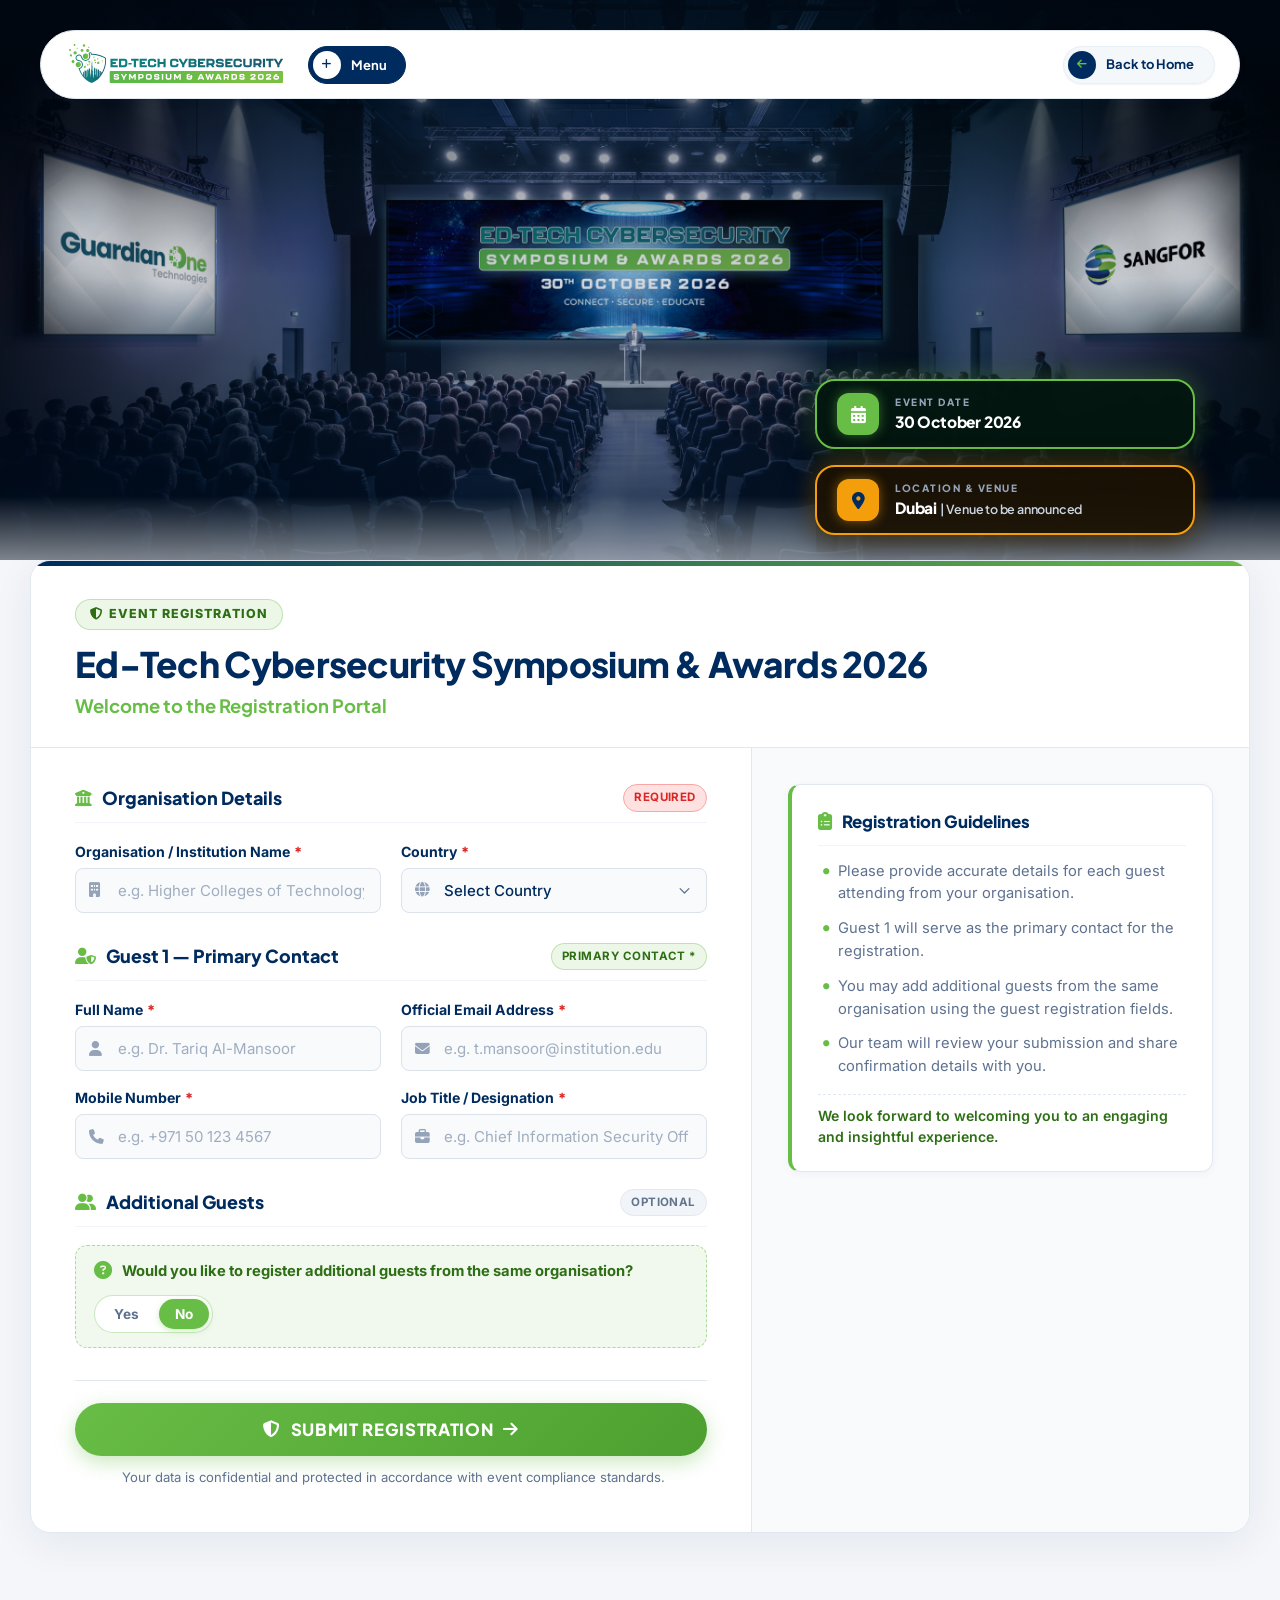
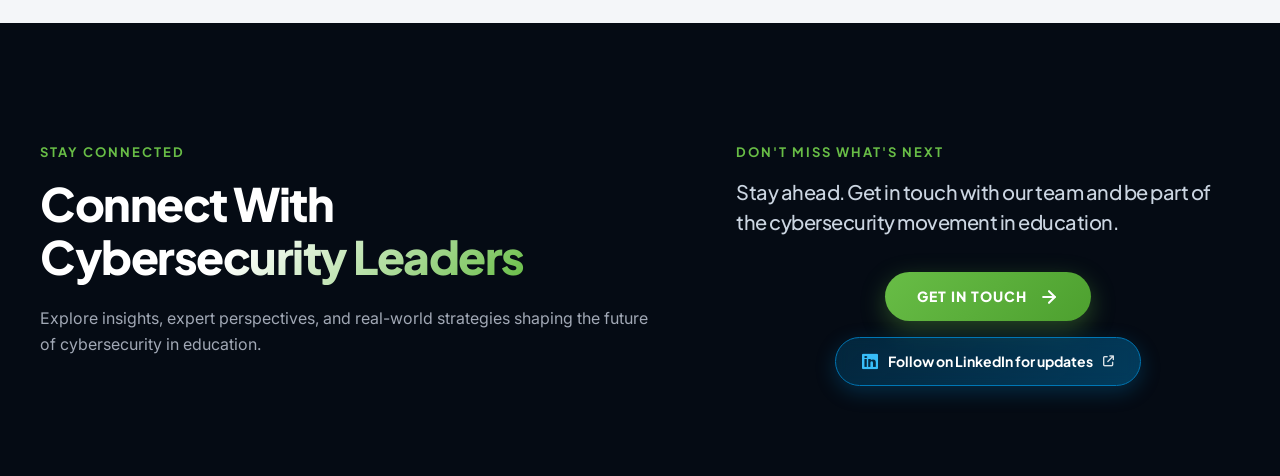
==== commit 912a4caf: "Keep only sticky Registration Guidelines on right sidebar in register page" ====
--- a/register.html
+++ b/register.html
@@ -76,7 +76,7 @@
             position: relative;
             z-index: 5;
             width: 100%;
-            max-width: 1200px;
+            max-width: 1220px;
             margin: 0 auto;
             display: flex;
             justify-content: flex-end;
@@ -89,7 +89,7 @@
             flex-wrap: wrap;
         }
 
-        /* Single Unified Registration Form Container */
+        /* Registration Main Body Container */
         .reg-body-wrapper {
             background-color: #f4f6f9;
             padding: 0 20px 90px;
@@ -99,7 +99,7 @@
         }
 
         .reg-content-container {
-            max-width: 920px;
+            max-width: 1220px;
             margin: 0 auto;
         }
 
@@ -123,9 +123,9 @@
             background: linear-gradient(90deg, var(--color-primary) 0%, var(--color-secondary) 100%);
         }
 
-        /* 1. Form Header Block */
+        /* Form Header Block (Clean & Focused) */
         .sheet-header-block {
-            padding: 40px 44px 30px;
+            padding: 38px 44px 28px;
             border-bottom: 1px solid var(--color-border);
             background: #ffffff;
         }
@@ -143,122 +143,182 @@
             text-transform: uppercase;
             padding: 5px 14px;
             border-radius: var(--radius-full);
-            margin-bottom: 14px;
+            margin-bottom: 12px;
         }
 
         .sheet-title {
             font-family: var(--font-heading);
-            font-size: clamp(1.6rem, 3.2vw, 2.1rem);
+            font-size: clamp(1.6rem, 3.2vw, 2.2rem);
             font-weight: 800;
             color: var(--color-primary);
             line-height: 1.25;
-            margin-bottom: 8px;
+            margin-bottom: 6px;
             letter-spacing: -0.02em;
         }
 
         .sheet-subtitle {
             font-family: var(--font-heading);
-            font-size: 1.12rem;
+            font-size: 1.15rem;
             font-weight: 700;
             color: var(--color-secondary);
-            margin-bottom: 14px;
-        }
-
-        .sheet-welcome-text {
-            color: var(--color-text-muted);
-            font-size: 0.98rem;
-            line-height: 1.65;
-            margin-bottom: 18px;
-        }
-
-        .sheet-organizer-strip {
-            display: flex;
-            align-items: center;
-            gap: 12px;
-            font-size: 0.86rem;
-            color: var(--color-text-muted);
-            padding-top: 14px;
-            border-top: 1px solid #f1f5f9;
-            flex-wrap: wrap;
-        }
-
-        .sheet-organizer-strip strong {
-            color: var(--color-primary);
-        }
-
-        /* 2. Guidelines Flat Panel */
-        .sheet-guidelines-panel {
+        }
+
+        /* 2-Column Split: Form Left, Guidelines Right */
+        .sheet-2col-layout {
+            display: grid;
+            grid-template-columns: 1.45fr 1fr;
+            gap: 0;
+            align-items: stretch;
+        }
+
+        /* Left Column: Form Content */
+        .sheet-form-column {
+            padding: 36px 44px 44px;
+            border-right: 1px solid var(--color-border);
+        }
+
+        /* Right Column: Sticky Guidelines Sidebar */
+        .sheet-sidebar-column {
+            padding: 36px 36px 44px;
             background: #f8fafc;
+            height: 100%;
+            box-sizing: border-box;
+        }
+
+        .sidebar-sticky-box {
+            position: sticky;
+            top: 100px;
+            display: flex;
+            flex-direction: column;
+            gap: 24px;
+        }
+
+        /* Guidelines Card Styling */
+        .guidelines-side-card {
+            background: #ffffff;
+            border: 1px solid var(--color-border);
             border-left: 4px solid var(--color-secondary);
-            border-bottom: 1px solid var(--color-border);
-            padding: 22px 44px;
-        }
-
-        .sheet-guidelines-title {
-            display: flex;
-            align-items: center;
-            gap: 8px;
+            border-radius: var(--radius-md);
+            padding: 24px 26px;
+            box-shadow: 0 2px 10px rgba(0, 43, 94, 0.04);
+        }
+
+        .guidelines-side-title {
+            display: flex;
+            align-items: center;
+            gap: 10px;
             font-family: var(--font-heading);
-            font-size: 0.98rem;
+            font-size: 1.05rem;
             font-weight: 800;
             color: var(--color-primary);
-            margin-bottom: 10px;
-        }
-
-        .sheet-guidelines-title i {
+            margin-bottom: 14px;
+            padding-bottom: 10px;
+            border-bottom: 1px solid #f1f5f9;
+        }
+
+        .guidelines-side-title i {
             color: var(--color-secondary);
-        }
-
-        .sheet-guidelines-list {
+            font-size: 1.15rem;
+        }
+
+        .guidelines-side-list {
             list-style: none;
             display: flex;
             flex-direction: column;
-            gap: 7px;
-            margin-bottom: 10px;
-        }
-
-        .sheet-guidelines-list li {
+            gap: 12px;
+            margin-bottom: 16px;
+        }
+
+        .guidelines-side-list li {
             position: relative;
-            padding-left: 18px;
+            padding-left: 20px;
             color: var(--color-text-muted);
-            font-size: 0.91rem;
-            line-height: 1.5;
-        }
-
-        .sheet-guidelines-list li::before {
+            font-size: 0.92rem;
+            line-height: 1.55;
+        }
+
+        .guidelines-side-list li::before {
             content: "•";
             position: absolute;
             left: 4px;
             color: var(--color-secondary);
             font-weight: 800;
-            font-size: 1.2rem;
+            font-size: 1.25rem;
             line-height: 1;
         }
 
-        .sheet-guidelines-closing {
+        .guidelines-side-closing {
             font-size: 0.88rem;
             font-weight: 600;
-            color: #3b8a1c;
-        }
-
-        /* 3. Form Inner Sections */
-        .sheet-form-body {
-            padding: 36px 44px 44px;
-        }
-
+            color: #2e6e14;
+            padding-top: 10px;
+            border-top: 1px dashed #e2e8f0;
+            line-height: 1.5;
+        }
+
+        /* Event Info Meta Card on Sidebar */
+        .event-side-info-card {
+            background: #ffffff;
+            border: 1px solid var(--color-border);
+            border-radius: var(--radius-md);
+            padding: 20px 24px;
+            display: flex;
+            flex-direction: column;
+            gap: 14px;
+        }
+
+        .side-info-row {
+            display: flex;
+            align-items: center;
+            gap: 12px;
+        }
+
+        .side-info-icon {
+            width: 36px;
+            height: 36px;
+            border-radius: 50%;
+            background: rgba(0, 43, 94, 0.06);
+            color: var(--color-primary);
+            display: flex;
+            align-items: center;
+            justify-content: center;
+            font-size: 14px;
+            flex-shrink: 0;
+        }
+
+        .side-info-text {
+            display: flex;
+            flex-direction: column;
+        }
+
+        .side-info-label {
+            font-size: 0.74rem;
+            font-weight: 700;
+            text-transform: uppercase;
+            letter-spacing: 0.05em;
+            color: var(--color-text-muted);
+        }
+
+        .side-info-val {
+            font-size: 0.92rem;
+            font-weight: 700;
+            color: var(--color-primary);
+        }
+
+        /* Form Inner Sections */
         .form-section-divider {
-            margin-bottom: 34px;
+            margin-bottom: 30px;
         }
 
         .form-section-divider:last-of-type {
-            margin-bottom: 24px;
+            margin-bottom: 20px;
         }
 
         .section-heading-row {
             display: flex;
             align-items: center;
             justify-content: space-between;
-            margin-bottom: 20px;
+            margin-bottom: 18px;
             padding-bottom: 10px;
             border-bottom: 1.5px solid #f1f5f9;
         }
@@ -268,7 +328,7 @@
             align-items: center;
             gap: 10px;
             font-family: var(--font-heading);
-            font-size: 1.15rem;
+            font-size: 1.12rem;
             font-weight: 800;
             color: var(--color-primary);
         }
@@ -310,7 +370,7 @@
         .form-grid-2 {
             display: grid;
             grid-template-columns: repeat(2, 1fr);
-            gap: 18px 22px;
+            gap: 16px 20px;
         }
 
         .form-group {
@@ -398,7 +458,7 @@
             border: 1px dashed rgba(104, 189, 70, 0.5);
             border-radius: var(--radius-md);
             padding: 14px 18px;
-            margin-bottom: 20px;
+            margin-bottom: 18px;
             display: flex;
             align-items: center;
             justify-content: space-between;
@@ -411,7 +471,7 @@
             align-items: center;
             gap: 10px;
             color: #2e6e14;
-            font-size: 0.93rem;
+            font-size: 0.92rem;
             font-weight: 700;
         }
 
@@ -555,13 +615,13 @@
 
         /* Submit Section */
         .sheet-submit-block {
-            margin-top: 36px;
-            padding-top: 24px;
+            margin-top: 32px;
+            padding-top: 22px;
             border-top: 1px solid var(--color-border);
             display: flex;
             flex-direction: column;
             align-items: center;
-            gap: 14px;
+            gap: 12px;
         }
 
         .btn-submit-main {
@@ -570,7 +630,6 @@
             justify-content: center;
             gap: 10px;
             width: 100%;
-            max-width: 440px;
             padding: 16px 32px;
             background: linear-gradient(135deg, #68BD46 0%, #4da02f 100%);
             color: #ffffff;
@@ -605,17 +664,35 @@
             color: var(--color-secondary);
         }
 
-        /* Responsive Breakpoints */
+        /* Responsive Breakpoints for 2-Column Split */
+        @media (max-width: 991px) {
+            .sheet-2col-layout {
+                grid-template-columns: 1fr;
+            }
+            .sheet-form-column {
+                border-right: none;
+                border-bottom: 1px solid var(--color-border);
+                padding: 28px 24px;
+            }
+            .sheet-sidebar-column {
+                padding: 28px 24px;
+            }
+            .sidebar-sticky-box {
+                position: static;
+            }
+        }
+
         @media (max-width: 768px) {
             .reg-body-wrapper {
                 padding: 0 12px 60px;
                 margin-top: -30px;
             }
-            .sheet-header-block,
-            .sheet-guidelines-panel,
-            .sheet-form-body {
-                padding-left: 20px;
-                padding-right: 20px;
+            .sheet-header-block {
+                padding: 26px 20px 20px;
+            }
+            .sheet-form-column,
+            .sheet-sidebar-column {
+                padding: 22px 18px;
             }
             .form-grid-2 {
                 grid-template-columns: 1fr;
@@ -792,7 +869,7 @@
         </div>
     </section>
 
-    <!-- 3. Unified Single Form Container -->
+    <!-- 3. Unified Registration Form Container (2-Column Split: Form Left, Guidelines Right) -->
     <main class="reg-body-wrapper">
         <div class="reg-content-container">
             <div id="mainFormContainer">
@@ -806,275 +883,279 @@
                         </div>
                         <h1 class="sheet-title">Ed-Tech Cybersecurity Symposium &amp; Awards 2026</h1>
                         <div class="sheet-subtitle">Welcome to the Registration Portal</div>
-                        <p class="sheet-welcome-text">
-                            Guardian One Technologies, in association with Sangfor, welcomes education leaders, technology professionals and cybersecurity stakeholders to the Ed-Tech Cybersecurity Symposium &amp; Awards 2026.
-                        </p>
-                        <div class="sheet-organizer-strip">
-                            <span>Organised by: <strong>Guardian One Technologies</strong></span>
-                            <span>•</span>
-                            <span>In Association with: <strong>Sangfor</strong></span>
-                        </div>
                     </div>
 
-                    <!-- Guidelines Panel -->
-                    <div class="sheet-guidelines-panel">
-                        <div class="sheet-guidelines-title">
-                            <i class="fas fa-clipboard-list"></i>
-                            <span>Registration Guidelines</span>
-                        </div>
-                        <ul class="sheet-guidelines-list">
-                            <li>Please provide accurate details for each guest attending from your organisation.</li>
-                            <li>Guest 1 will serve as the primary contact for the registration.</li>
-                            <li>You may add additional guests from the same organisation using the guest registration fields.</li>
-                            <li>Our team will review your submission and share confirmation details with you.</li>
-                        </ul>
-                        <div class="sheet-guidelines-closing">
-                            We look forward to welcoming you to an engaging and insightful experience.
-                        </div>
-                    </div>
-
-                    <!-- Main Form Fields Section -->
-                    <form class="sheet-form-body" id="eventRegistrationForm" novalidate>
+                    <!-- 2-Column Grid Layout -->
+                    <div class="sheet-2col-layout">
                         
-                        <!-- Section 1: Organisation Details -->
-                        <div class="form-section-divider">
-                            <div class="section-heading-row">
-                                <div class="section-heading-title">
-                                    <i class="fas fa-building-columns"></i>
-                                    <span>Organisation Details</span>
-                                </div>
-                                <span class="tag-pill tag-required">Required</span>
-                            </div>
-
-                            <div class="form-grid-2">
-                                <div class="form-group">
-                                    <label class="form-label" for="orgName">
-                                        Organisation / Institution Name <span class="req">*</span>
-                                    </label>
-                                    <div class="input-wrapper">
-                                        <input type="text" id="orgName" name="orgName" class="form-control" placeholder="e.g. Higher Colleges of Technology" required>
-                                        <i class="fas fa-building"></i>
+                        <!-- Left Column: Form -->
+                        <div class="sheet-form-column">
+                            <form id="eventRegistrationForm" novalidate>
+                                
+                                <!-- Section 1: Organisation Details -->
+                                <div class="form-section-divider">
+                                    <div class="section-heading-row">
+                                        <div class="section-heading-title">
+                                            <i class="fas fa-building-columns"></i>
+                                            <span>Organisation Details</span>
+                                        </div>
+                                        <span class="tag-pill tag-required">Required</span>
+                                    </div>
+
+                                    <div class="form-grid-2">
+                                        <div class="form-group">
+                                            <label class="form-label" for="orgName">
+                                                Organisation / Institution Name <span class="req">*</span>
+                                            </label>
+                                            <div class="input-wrapper">
+                                                <input type="text" id="orgName" name="orgName" class="form-control" placeholder="e.g. Higher Colleges of Technology" required>
+                                                <i class="fas fa-building"></i>
+                                            </div>
+                                        </div>
+
+                                        <div class="form-group">
+                                            <label class="form-label" for="orgCountry">
+                                                Country <span class="req">*</span>
+                                            </label>
+                                            <div class="input-wrapper">
+                                                <select id="orgCountry" name="orgCountry" class="form-control" required>
+                                                    <option value="" disabled selected>Select Country</option>
+                                                    <option value="United Arab Emirates">United Arab Emirates</option>
+                                                    <option value="Saudi Arabia">Saudi Arabia</option>
+                                                    <option value="Qatar">Qatar</option>
+                                                    <option value="Oman">Oman</option>
+                                                    <option value="Bahrain">Bahrain</option>
+                                                    <option value="Kuwait">Kuwait</option>
+                                                    <option value="United Kingdom">United Kingdom</option>
+                                                    <option value="United States">United States</option>
+                                                    <option value="India">India</option>
+                                                    <option value="Singapore">Singapore</option>
+                                                    <option value="Other">Other</option>
+                                                </select>
+                                                <i class="fas fa-globe"></i>
+                                            </div>
+                                        </div>
                                     </div>
                                 </div>
 
-                                <div class="form-group">
-                                    <label class="form-label" for="orgCountry">
-                                        Country <span class="req">*</span>
-                                    </label>
-                                    <div class="input-wrapper">
-                                        <select id="orgCountry" name="orgCountry" class="form-control" required>
-                                            <option value="" disabled selected>Select Country</option>
-                                            <option value="United Arab Emirates">United Arab Emirates</option>
-                                            <option value="Saudi Arabia">Saudi Arabia</option>
-                                            <option value="Qatar">Qatar</option>
-                                            <option value="Oman">Oman</option>
-                                            <option value="Bahrain">Bahrain</option>
-                                            <option value="Kuwait">Kuwait</option>
-                                            <option value="United Kingdom">United Kingdom</option>
-                                            <option value="United States">United States</option>
-                                            <option value="India">India</option>
-                                            <option value="Singapore">Singapore</option>
-                                            <option value="Other">Other</option>
-                                        </select>
-                                        <i class="fas fa-globe"></i>
+                                <!-- Section 2: Guest 1 — Primary Contact -->
+                                <div class="form-section-divider">
+                                    <div class="section-heading-row">
+                                        <div class="section-heading-title">
+                                            <i class="fas fa-user-shield"></i>
+                                            <span>Guest 1 — Primary Contact</span>
+                                        </div>
+                                        <span class="tag-pill tag-primary">Primary Contact *</span>
+                                    </div>
+
+                                    <div class="form-grid-2">
+                                        <div class="form-group">
+                                            <label class="form-label" for="guest1_name">
+                                                Full Name <span class="req">*</span>
+                                            </label>
+                                            <div class="input-wrapper">
+                                                <input type="text" id="guest1_name" name="guest1_name" class="form-control" placeholder="e.g. Dr. Tariq Al-Mansoor" required>
+                                                <i class="fas fa-user"></i>
+                                            </div>
+                                        </div>
+
+                                        <div class="form-group">
+                                            <label class="form-label" for="guest1_email">
+                                                Official Email Address <span class="req">*</span>
+                                            </label>
+                                            <div class="input-wrapper">
+                                                <input type="email" id="guest1_email" name="guest1_email" class="form-control" placeholder="e.g. t.mansoor@institution.edu" required>
+                                                <i class="fas fa-envelope"></i>
+                                            </div>
+                                        </div>
+
+                                        <div class="form-group">
+                                            <label class="form-label" for="guest1_phone">
+                                                Mobile Number <span class="req">*</span>
+                                            </label>
+                                            <div class="input-wrapper">
+                                                <input type="tel" id="guest1_phone" name="guest1_phone" class="form-control" placeholder="e.g. +971 50 123 4567" required>
+                                                <i class="fas fa-phone"></i>
+                                            </div>
+                                        </div>
+
+                                        <div class="form-group">
+                                            <label class="form-label" for="guest1_title">
+                                                Job Title / Designation <span class="req">*</span>
+                                            </label>
+                                            <div class="input-wrapper">
+                                                <input type="text" id="guest1_title" name="guest1_title" class="form-control" placeholder="e.g. Chief Information Security Officer" required>
+                                                <i class="fas fa-briefcase"></i>
+                                            </div>
+                                        </div>
+                                    </div>
+                                </div>
+
+                                <!-- Section 3: Additional Guests -->
+                                <div class="form-section-divider">
+                                    <div class="section-heading-row">
+                                        <div class="section-heading-title">
+                                            <i class="fas fa-user-group"></i>
+                                            <span>Additional Guests</span>
+                                        </div>
+                                        <span class="tag-pill tag-optional">Optional</span>
+                                    </div>
+
+                                    <div class="guests-prompt-strip">
+                                        <div class="guests-prompt-left">
+                                            <i class="fas fa-circle-question"></i>
+                                            <span>Would you like to register additional guests from the same organisation?</span>
+                                        </div>
+                                        <div class="guests-toggle-group">
+                                            <label class="toggle-option">
+                                                <input type="radio" name="hasAdditionalGuests" id="addGuestsYes" value="yes">
+                                                <span class="toggle-pill">Yes</span>
+                                            </label>
+                                            <label class="toggle-option">
+                                                <input type="radio" name="hasAdditionalGuests" id="addGuestsNo" value="no" checked>
+                                                <span class="toggle-pill">No</span>
+                                            </label>
+                                        </div>
+                                    </div>
+
+                                    <div id="additionalGuestsWrapper" style="display: none;">
+                                        <div id="additionalGuestsContainer">
+                                            <!-- Guest 2 (Optional) -->
+                                            <div class="guest-item-card" id="guestCard2">
+                                                <div class="guest-card-top">
+                                                    <div class="guest-card-title-group">
+                                                        <div class="guest-card-title">
+                                                            <i class="fas fa-user-plus" style="color: var(--color-secondary);"></i>
+                                                            <span>Guest 2</span>
+                                                        </div>
+                                                        <span class="guest-fields-sub">Full Name · Email · Mobile · Designation</span>
+                                                    </div>
+                                                    <span class="tag-pill tag-optional">Optional</span>
+                                                </div>
+                                                <div class="form-grid-2">
+                                                    <div class="form-group">
+                                                        <label class="form-label" for="guest2_name">Full Name</label>
+                                                        <div class="input-wrapper">
+                                                            <input type="text" id="guest2_name" name="guest2_name" class="form-control" placeholder="Full Name">
+                                                            <i class="fas fa-user"></i>
+                                                        </div>
+                                                    </div>
+                                                    <div class="form-group">
+                                                        <label class="form-label" for="guest2_email">Official Email Address</label>
+                                                        <div class="input-wrapper">
+                                                            <input type="email" id="guest2_email" name="guest2_email" class="form-control" placeholder="Email Address">
+                                                            <i class="fas fa-envelope"></i>
+                                                        </div>
+                                                    </div>
+                                                    <div class="form-group">
+                                                        <label class="form-label" for="guest2_phone">Mobile Number</label>
+                                                        <div class="input-wrapper">
+                                                            <input type="tel" id="guest2_phone" name="guest2_phone" class="form-control" placeholder="Mobile Number">
+                                                            <i class="fas fa-phone"></i>
+                                                        </div>
+                                                    </div>
+                                                    <div class="form-group">
+                                                        <label class="form-label" for="guest2_title">Job Title / Designation</label>
+                                                        <div class="input-wrapper">
+                                                            <input type="text" id="guest2_title" name="guest2_title" class="form-control" placeholder="Designation">
+                                                            <i class="fas fa-briefcase"></i>
+                                                        </div>
+                                                    </div>
+                                                </div>
+                                            </div>
+
+                                            <!-- Guest 3 (Optional) -->
+                                            <div class="guest-item-card" id="guestCard3">
+                                                <div class="guest-card-top">
+                                                    <div class="guest-card-title-group">
+                                                        <div class="guest-card-title">
+                                                            <i class="fas fa-user-plus" style="color: var(--color-secondary);"></i>
+                                                            <span>Guest 3</span>
+                                                        </div>
+                                                        <span class="guest-fields-sub">Full Name · Email · Mobile · Designation</span>
+                                                    </div>
+                                                    <span class="tag-pill tag-optional">Optional</span>
+                                                </div>
+                                                <div class="form-grid-2">
+                                                    <div class="form-group">
+                                                        <label class="form-label" for="guest3_name">Full Name</label>
+                                                        <div class="input-wrapper">
+                                                            <input type="text" id="guest3_name" name="guest3_name" class="form-control" placeholder="Full Name">
+                                                            <i class="fas fa-user"></i>
+                                                        </div>
+                                                    </div>
+                                                    <div class="form-group">
+                                                        <label class="form-label" for="guest3_email">Official Email Address</label>
+                                                        <div class="input-wrapper">
+                                                            <input type="email" id="guest3_email" name="guest3_email" class="form-control" placeholder="Email Address">
+                                                            <i class="fas fa-envelope"></i>
+                                                        </div>
+                                                    </div>
+                                                    <div class="form-group">
+                                                        <label class="form-label" for="guest3_phone">Mobile Number</label>
+                                                        <div class="input-wrapper">
+                                                            <input type="tel" id="guest3_phone" name="guest3_phone" class="form-control" placeholder="Mobile Number">
+                                                            <i class="fas fa-phone"></i>
+                                                        </div>
+                                                    </div>
+                                                    <div class="form-group">
+                                                        <label class="form-label" for="guest3_title">Job Title / Designation</label>
+                                                        <div class="input-wrapper">
+                                                            <input type="text" id="guest3_title" name="guest3_title" class="form-control" placeholder="Designation">
+                                                            <i class="fas fa-briefcase"></i>
+                                                        </div>
+                                                    </div>
+                                                </div>
+                                            </div>
+                                        </div>
+
+                                        <div class="add-guest-btn-wrap">
+                                            <button type="button" class="btn-add-guest" id="addGuestBtn">
+                                                <i class="fas fa-plus"></i>
+                                                <span>+ Add Another Guest</span>
+                                            </button>
+                                        </div>
+                                    </div>
+                                </div>
+
+                                <!-- Submit Block -->
+                                <div class="sheet-submit-block">
+                                    <button type="submit" class="btn-submit-main" id="submitBtn">
+                                        <i class="fas fa-shield-halved"></i>
+                                        <span>Submit Registration</span>
+                                        <i class="fas fa-arrow-right"></i>
+                                    </button>
+                                    <div class="security-footer-note">
+                                        <i class="fas fa-shield-check"></i>
+                                        <span>Your data is confidential and protected in accordance with event compliance standards.</span>
+                                    </div>
+                                </div>
+                            </form>
+                        </div>
+
+                        <!-- Right Column: Guidelines Sidebar -->
+                        <div class="sheet-sidebar-column">
+                            <div class="sidebar-sticky-box">
+                                <!-- Guidelines Card (Sticky) -->
+                                <div class="guidelines-side-card">
+                                    <div class="guidelines-side-title">
+                                        <i class="fas fa-clipboard-list"></i>
+                                        <span>Registration Guidelines</span>
+                                    </div>
+                                    <ul class="guidelines-side-list">
+                                        <li>Please provide accurate details for each guest attending from your organisation.</li>
+                                        <li>Guest 1 will serve as the primary contact for the registration.</li>
+                                        <li>You may add additional guests from the same organisation using the guest registration fields.</li>
+                                        <li>Our team will review your submission and share confirmation details with you.</li>
+                                    </ul>
+                                    <div class="guidelines-side-closing">
+                                        We look forward to welcoming you to an engaging and insightful experience.
                                     </div>
                                 </div>
                             </div>
                         </div>
 
-                        <!-- Section 2: Guest 1 — Primary Contact -->
-                        <div class="form-section-divider">
-                            <div class="section-heading-row">
-                                <div class="section-heading-title">
-                                    <i class="fas fa-user-shield"></i>
-                                    <span>Guest 1 — Primary Contact</span>
-                                </div>
-                                <span class="tag-pill tag-primary">Primary Contact *</span>
-                            </div>
-
-                            <div class="form-grid-2">
-                                <div class="form-group">
-                                    <label class="form-label" for="guest1_name">
-                                        Full Name <span class="req">*</span>
-                                    </label>
-                                    <div class="input-wrapper">
-                                        <input type="text" id="guest1_name" name="guest1_name" class="form-control" placeholder="e.g. Dr. Tariq Al-Mansoor" required>
-                                        <i class="fas fa-user"></i>
-                                    </div>
-                                </div>
-
-                                <div class="form-group">
-                                    <label class="form-label" for="guest1_email">
-                                        Official Email Address <span class="req">*</span>
-                                    </label>
-                                    <div class="input-wrapper">
-                                        <input type="email" id="guest1_email" name="guest1_email" class="form-control" placeholder="e.g. t.mansoor@institution.edu" required>
-                                        <i class="fas fa-envelope"></i>
-                                    </div>
-                                </div>
-
-                                <div class="form-group">
-                                    <label class="form-label" for="guest1_phone">
-                                        Mobile Number <span class="req">*</span>
-                                    </label>
-                                    <div class="input-wrapper">
-                                        <input type="tel" id="guest1_phone" name="guest1_phone" class="form-control" placeholder="e.g. +971 50 123 4567" required>
-                                        <i class="fas fa-phone"></i>
-                                    </div>
-                                </div>
-
-                                <div class="form-group">
-                                    <label class="form-label" for="guest1_title">
-                                        Job Title / Designation <span class="req">*</span>
-                                    </label>
-                                    <div class="input-wrapper">
-                                        <input type="text" id="guest1_title" name="guest1_title" class="form-control" placeholder="e.g. Chief Information Security Officer" required>
-                                        <i class="fas fa-briefcase"></i>
-                                    </div>
-                                </div>
-                            </div>
-                        </div>
-
-                        <!-- Section 3: Additional Guests -->
-                        <div class="form-section-divider">
-                            <div class="section-heading-row">
-                                <div class="section-heading-title">
-                                    <i class="fas fa-user-group"></i>
-                                    <span>Additional Guests</span>
-                                </div>
-                                <span class="tag-pill tag-optional">Optional</span>
-                            </div>
-
-                            <div class="guests-prompt-strip">
-                                <div class="guests-prompt-left">
-                                    <i class="fas fa-circle-question"></i>
-                                    <span>Would you like to register additional guests from the same organisation?</span>
-                                </div>
-                                <div class="guests-toggle-group">
-                                    <label class="toggle-option">
-                                        <input type="radio" name="hasAdditionalGuests" id="addGuestsYes" value="yes">
-                                        <span class="toggle-pill">Yes</span>
-                                    </label>
-                                    <label class="toggle-option">
-                                        <input type="radio" name="hasAdditionalGuests" id="addGuestsNo" value="no" checked>
-                                        <span class="toggle-pill">No</span>
-                                    </label>
-                                </div>
-                            </div>
-
-                            <div id="additionalGuestsWrapper" style="display: none;">
-                                <div id="additionalGuestsContainer">
-                                    <!-- Guest 2 (Optional) -->
-                                    <div class="guest-item-card" id="guestCard2">
-                                        <div class="guest-card-top">
-                                            <div class="guest-card-title-group">
-                                                <div class="guest-card-title">
-                                                    <i class="fas fa-user-plus" style="color: var(--color-secondary);"></i>
-                                                    <span>Guest 2</span>
-                                                </div>
-                                                <span class="guest-fields-sub">Full Name · Email · Mobile · Designation</span>
-                                            </div>
-                                            <span class="tag-pill tag-optional">Optional</span>
-                                        </div>
-                                        <div class="form-grid-2">
-                                            <div class="form-group">
-                                                <label class="form-label" for="guest2_name">Full Name</label>
-                                                <div class="input-wrapper">
-                                                    <input type="text" id="guest2_name" name="guest2_name" class="form-control" placeholder="Full Name">
-                                                    <i class="fas fa-user"></i>
-                                                </div>
-                                            </div>
-                                            <div class="form-group">
-                                                <label class="form-label" for="guest2_email">Official Email Address</label>
-                                                <div class="input-wrapper">
-                                                    <input type="email" id="guest2_email" name="guest2_email" class="form-control" placeholder="Email Address">
-                                                    <i class="fas fa-envelope"></i>
-                                                </div>
-                                            </div>
-                                            <div class="form-group">
-                                                <label class="form-label" for="guest2_phone">Mobile Number</label>
-                                                <div class="input-wrapper">
-                                                    <input type="tel" id="guest2_phone" name="guest2_phone" class="form-control" placeholder="Mobile Number">
-                                                    <i class="fas fa-phone"></i>
-                                                </div>
-                                            </div>
-                                            <div class="form-group">
-                                                <label class="form-label" for="guest2_title">Job Title / Designation</label>
-                                                <div class="input-wrapper">
-                                                    <input type="text" id="guest2_title" name="guest2_title" class="form-control" placeholder="Designation">
-                                                    <i class="fas fa-briefcase"></i>
-                                                </div>
-                                            </div>
-                                        </div>
-                                    </div>
-
-                                    <!-- Guest 3 (Optional) -->
-                                    <div class="guest-item-card" id="guestCard3">
-                                        <div class="guest-card-top">
-                                            <div class="guest-card-title-group">
-                                                <div class="guest-card-title">
-                                                    <i class="fas fa-user-plus" style="color: var(--color-secondary);"></i>
-                                                    <span>Guest 3</span>
-                                                </div>
-                                                <span class="guest-fields-sub">Full Name · Email · Mobile · Designation</span>
-                                            </div>
-                                            <span class="tag-pill tag-optional">Optional</span>
-                                        </div>
-                                        <div class="form-grid-2">
-                                            <div class="form-group">
-                                                <label class="form-label" for="guest3_name">Full Name</label>
-                                                <div class="input-wrapper">
-                                                    <input type="text" id="guest3_name" name="guest3_name" class="form-control" placeholder="Full Name">
-                                                    <i class="fas fa-user"></i>
-                                                </div>
-                                            </div>
-                                            <div class="form-group">
-                                                <label class="form-label" for="guest3_email">Official Email Address</label>
-                                                <div class="input-wrapper">
-                                                    <input type="email" id="guest3_email" name="guest3_email" class="form-control" placeholder="Email Address">
-                                                    <i class="fas fa-envelope"></i>
-                                                </div>
-                                            </div>
-                                            <div class="form-group">
-                                                <label class="form-label" for="guest3_phone">Mobile Number</label>
-                                                <div class="input-wrapper">
-                                                    <input type="tel" id="guest3_phone" name="guest3_phone" class="form-control" placeholder="Mobile Number">
-                                                    <i class="fas fa-phone"></i>
-                                                </div>
-                                            </div>
-                                            <div class="form-group">
-                                                <label class="form-label" for="guest3_title">Job Title / Designation</label>
-                                                <div class="input-wrapper">
-                                                    <input type="text" id="guest3_title" name="guest3_title" class="form-control" placeholder="Designation">
-                                                    <i class="fas fa-briefcase"></i>
-                                                </div>
-                                            </div>
-                                        </div>
-                                    </div>
-                                </div>
-
-                                <div class="add-guest-btn-wrap">
-                                    <button type="button" class="btn-add-guest" id="addGuestBtn">
-                                        <i class="fas fa-plus"></i>
-                                        <span>+ Add Another Guest</span>
-                                    </button>
-                                </div>
-                            </div>
-                        </div>
-
-                        <!-- Submit Block -->
-                        <div class="sheet-submit-block">
-                            <button type="submit" class="btn-submit-main" id="submitBtn">
-                                <i class="fas fa-shield-halved"></i>
-                                <span>Submit Registration</span>
-                                <i class="fas fa-arrow-right"></i>
-                            </button>
-                            <div class="security-footer-note">
-                                <i class="fas fa-shield-check"></i>
-                                <span>Your data is confidential and protected in accordance with event compliance standards.</span>
-                            </div>
-                        </div>
-                    </form>
+                    </div>
                 </div>
             </div>
 
@@ -1307,6 +1388,7 @@
                 successState.classList.add('active');
                 window.scrollTo({ top: 0, behavior: 'smooth' });
             });
+
             // Gallery Coming Soon Modal Handler
             const galleryBtn = document.getElementById('galleryBtn');
             const galleryModal = document.getElementById('galleryModal');
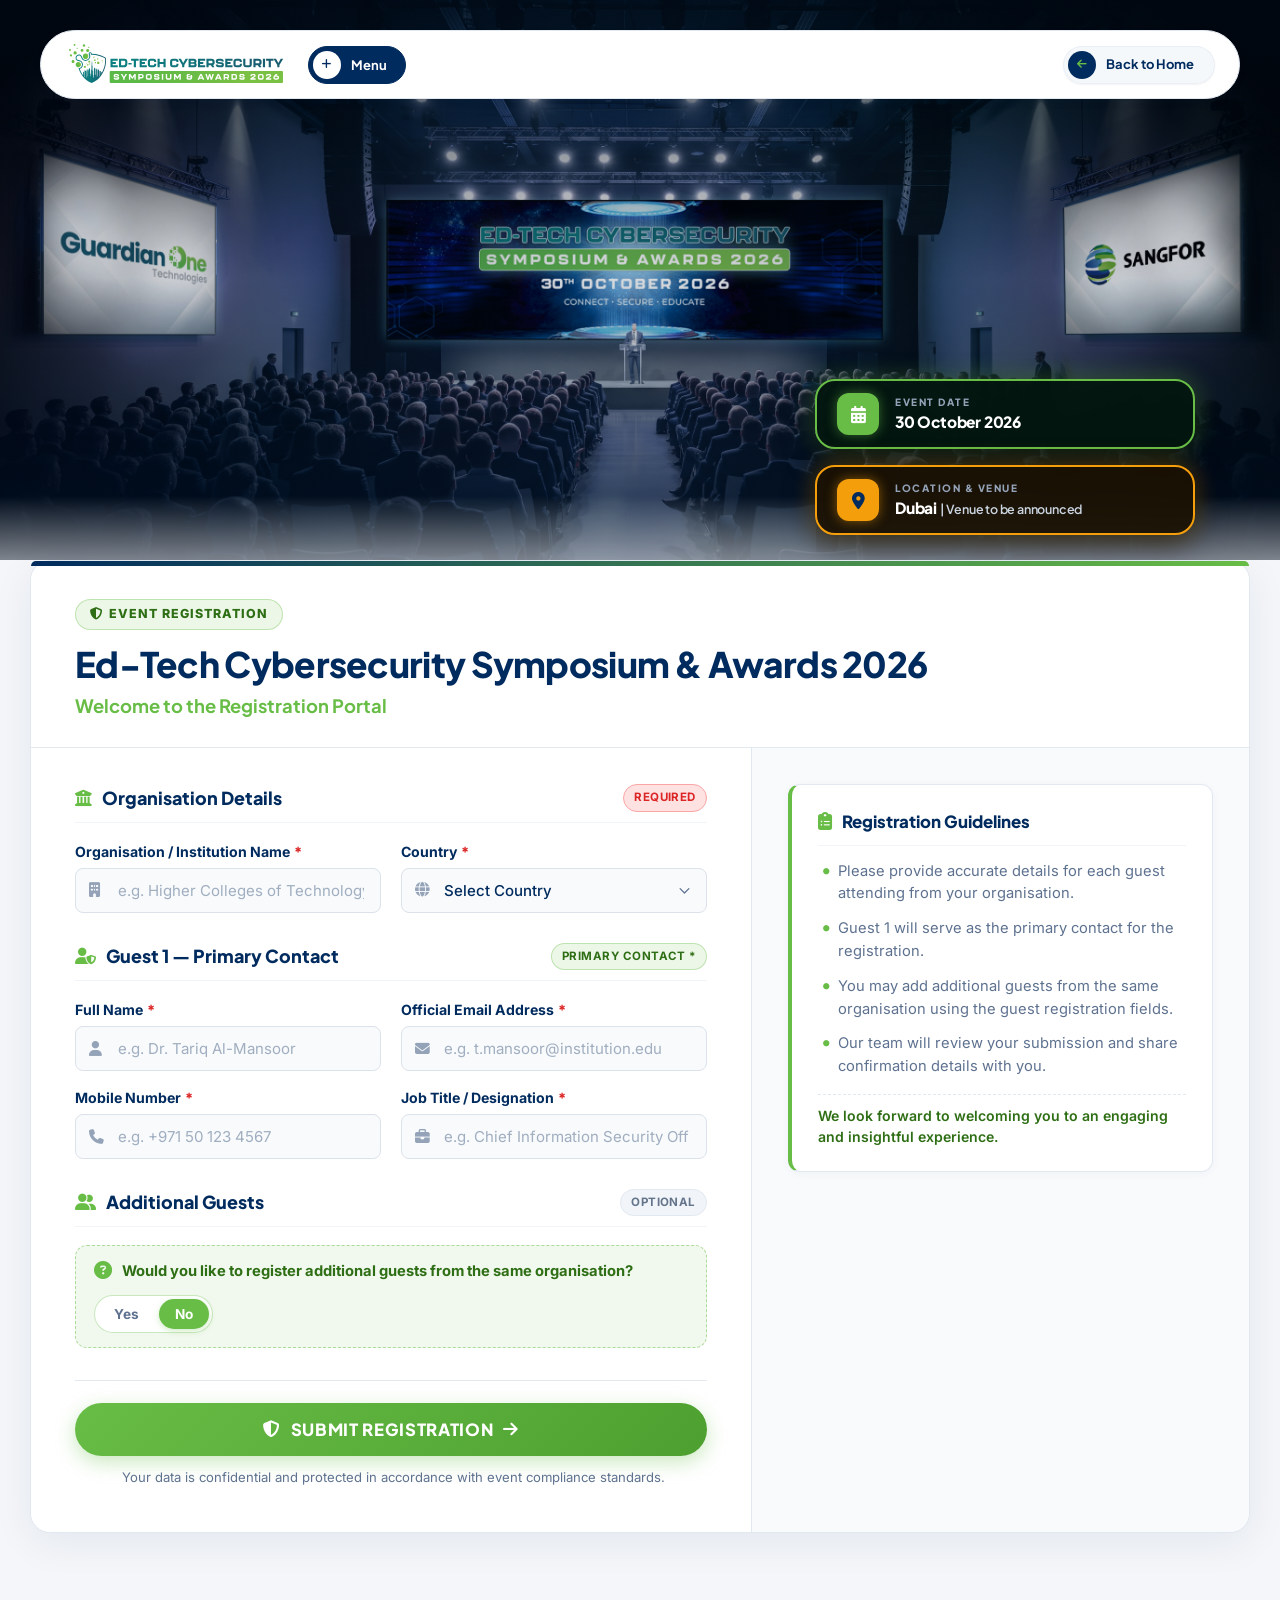
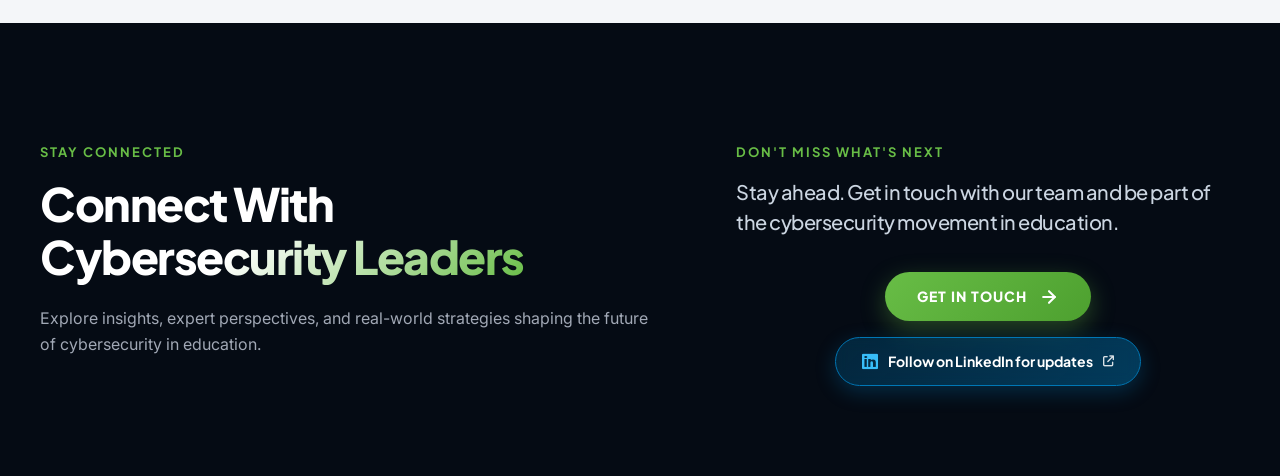
==== commit edc71fa3: "Add event registration page, light theme styling, and enhanced footer navigations" ====
--- a/register.html
+++ b/register.html
@@ -16,11 +16,15 @@
     
     <style>
         /* Registration Page Specific Styles */
+        html, body {
+            overflow-x: clip !important;
+            height: auto !important;
+        }
+
         body {
+            font-family: var(--font-body, "Montserrat", sans-serif);
             background-color: #f4f6f9;
             color: var(--color-text-main, #002b5e);
-            overflow-x: hidden;
-            height: auto;
             min-height: 100vh;
         }
 
@@ -109,7 +113,6 @@
             border: 1px solid var(--color-border);
             border-radius: var(--radius-lg);
             box-shadow: 0 10px 40px rgba(0, 43, 94, 0.07);
-            overflow: hidden;
             position: relative;
         }
 
@@ -121,6 +124,9 @@
             width: 100%;
             height: 5px;
             background: linear-gradient(90deg, var(--color-primary) 0%, var(--color-secondary) 100%);
+            border-top-left-radius: var(--radius-lg);
+            border-top-right-radius: var(--radius-lg);
+            z-index: 2;
         }
 
         /* Form Header Block (Clean & Focused) */
@@ -128,6 +134,8 @@
             padding: 38px 44px 28px;
             border-bottom: 1px solid var(--color-border);
             background: #ffffff;
+            border-top-left-radius: var(--radius-lg);
+            border-top-right-radius: var(--radius-lg);
         }
 
         .sheet-badge {
@@ -175,22 +183,26 @@
         .sheet-form-column {
             padding: 36px 44px 44px;
             border-right: 1px solid var(--color-border);
+            border-bottom-left-radius: var(--radius-lg);
+            background: #ffffff;
         }
 
         /* Right Column: Sticky Guidelines Sidebar */
         .sheet-sidebar-column {
             padding: 36px 36px 44px;
             background: #f8fafc;
-            height: 100%;
-            box-sizing: border-box;
+            border-bottom-right-radius: var(--radius-lg);
+            position: relative;
         }
 
         .sidebar-sticky-box {
+            position: -webkit-sticky;
             position: sticky;
             top: 100px;
             display: flex;
             flex-direction: column;
             gap: 24px;
+            z-index: 10;
         }
 
         /* Guidelines Card Styling */
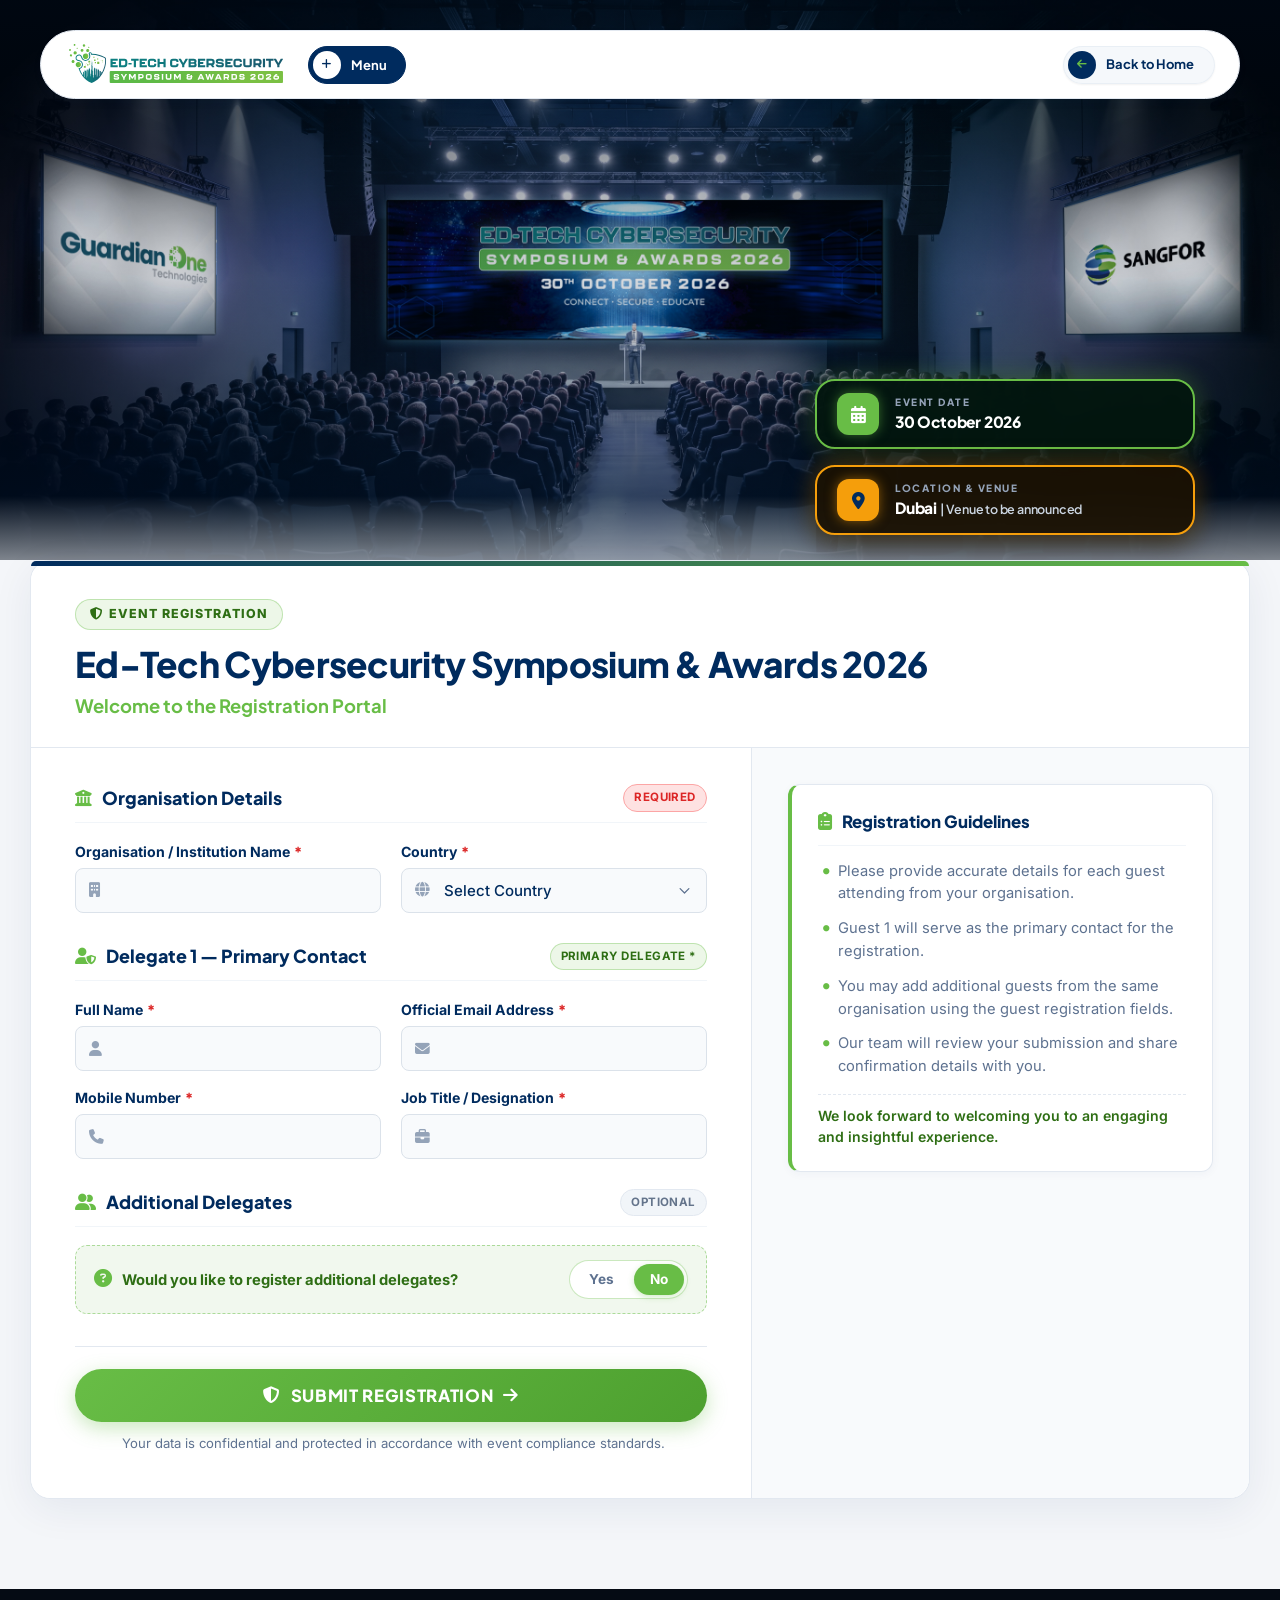
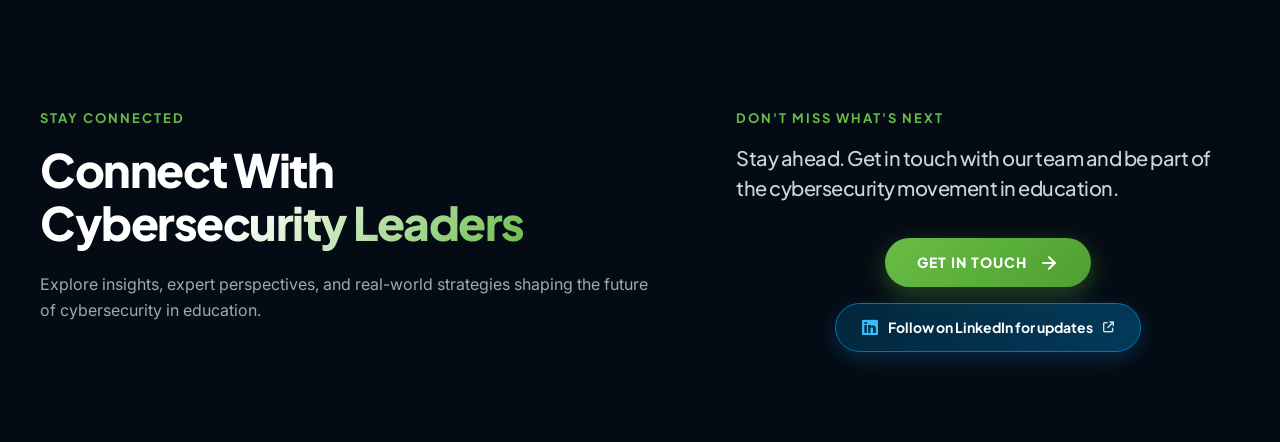
==== commit 7fca1b12: "Add WordPress theme templates, 404 handler, live delegate email duplicate check and prefill engine" ====
--- a/register.html
+++ b/register.html
@@ -462,6 +462,52 @@
         select.form-control option {
             background-color: #ffffff;
             color: var(--color-primary);
+        }
+
+        /* Email Duplicate Status Indicator & Banner */
+        .email-status-spinner {
+            position: absolute;
+            right: 14px;
+            top: 50%;
+            transform: translateY(-50%);
+            color: var(--color-secondary);
+            font-size: 0.95rem;
+            display: none;
+        }
+        .email-registered-banner {
+            display: none;
+            margin-top: 8px;
+            padding: 10px 14px;
+            background: #f0fdf4;
+            border: 1px solid #86efac;
+            border-radius: var(--radius-sm);
+            color: #166534;
+            font-size: 0.84rem;
+            line-height: 1.45;
+            animation: bannerSlideIn 0.3s ease;
+        }
+        .email-registered-banner.show {
+            display: flex;
+            align-items: flex-start;
+            gap: 8px;
+        }
+        .email-registered-banner i {
+            color: #16a34a;
+            font-size: 1rem;
+            margin-top: 2px;
+            flex-shrink: 0;
+        }
+        .field-prefill-glow {
+            animation: prefillPulseAnim 1.4s cubic-bezier(0.25, 0.8, 0.25, 1);
+        }
+        @keyframes prefillPulseAnim {
+            0% { background-color: rgba(104, 189, 70, 0.28); border-color: var(--color-secondary); box-shadow: 0 0 0 4px rgba(104, 189, 70, 0.25); }
+            60% { background-color: rgba(104, 189, 70, 0.12); border-color: var(--color-secondary); }
+            100% { background-color: #f8fafc; border-color: #dbe2ea; box-shadow: none; }
+        }
+        @keyframes bannerSlideIn {
+            from { opacity: 0; transform: translateY(-4px); }
+            to { opacity: 1; transform: translateY(0); }
         }
 
         /* Additional Guests Sub-section */
@@ -920,7 +966,7 @@
                                                 Organisation / Institution Name <span class="req">*</span>
                                             </label>
                                             <div class="input-wrapper">
-                                                <input type="text" id="orgName" name="orgName" class="form-control" placeholder="e.g. Higher Colleges of Technology" required>
+                                                <input type="text" id="orgName" name="orgName" class="form-control" required>
                                                 <i class="fas fa-building"></i>
                                             </div>
                                         </div>
@@ -948,16 +994,25 @@
                                             </div>
                                         </div>
                                     </div>
+
+                                    <!-- Dynamic Custom Country Field when "Other" is selected -->
+                                    <div class="form-group" id="customCountryGroup" style="display: none; margin-top: 14px;">
+                                        <label class="form-label" for="customCountry">Please Specify Country <span class="req">*</span></label>
+                                        <div class="input-wrapper">
+                                            <input type="text" id="customCountry" name="customCountry" class="form-control">
+                                            <i class="fas fa-earth-americas"></i>
+                                        </div>
+                                    </div>
                                 </div>
 
-                                <!-- Section 2: Guest 1 — Primary Contact -->
+                                <!-- Section 2: Delegate 1 — Primary Contact -->
                                 <div class="form-section-divider">
                                     <div class="section-heading-row">
                                         <div class="section-heading-title">
                                             <i class="fas fa-user-shield"></i>
-                                            <span>Guest 1 — Primary Contact</span>
+                                            <span>Delegate 1 — Primary Contact</span>
                                         </div>
-                                        <span class="tag-pill tag-primary">Primary Contact *</span>
+                                        <span class="tag-pill tag-primary">Primary Delegate *</span>
                                     </div>
 
                                     <div class="form-grid-2">
@@ -966,7 +1021,7 @@
                                                 Full Name <span class="req">*</span>
                                             </label>
                                             <div class="input-wrapper">
-                                                <input type="text" id="guest1_name" name="guest1_name" class="form-control" placeholder="e.g. Dr. Tariq Al-Mansoor" required>
+                                                <input type="text" id="guest1_name" name="guest1_name" class="form-control" required>
                                                 <i class="fas fa-user"></i>
                                             </div>
                                         </div>
@@ -976,8 +1031,15 @@
                                                 Official Email Address <span class="req">*</span>
                                             </label>
                                             <div class="input-wrapper">
-                                                <input type="email" id="guest1_email" name="guest1_email" class="form-control" placeholder="e.g. t.mansoor@institution.edu" required>
+                                                <input type="email" id="guest1_email" name="guest1_email" class="form-control" required autocomplete="email">
                                                 <i class="fas fa-envelope"></i>
+                                                <span class="email-status-spinner" id="emailCheckSpinner"><i class="fas fa-circle-notch fa-spin"></i></span>
+                                            </div>
+                                            <div id="emailRegisteredBanner" class="email-registered-banner">
+                                                <i class="fas fa-circle-check"></i>
+                                                <div class="email-banner-content">
+                                                    <strong>Email already registered:</strong> <span id="emailBannerRef"></span> Details have been automatically prefilled below.
+                                                </div>
                                             </div>
                                         </div>
 
@@ -986,7 +1048,7 @@
                                                 Mobile Number <span class="req">*</span>
                                             </label>
                                             <div class="input-wrapper">
-                                                <input type="tel" id="guest1_phone" name="guest1_phone" class="form-control" placeholder="e.g. +971 50 123 4567" required>
+                                                <input type="tel" id="guest1_phone" name="guest1_phone" class="form-control" required>
                                                 <i class="fas fa-phone"></i>
                                             </div>
                                         </div>
@@ -996,19 +1058,19 @@
                                                 Job Title / Designation <span class="req">*</span>
                                             </label>
                                             <div class="input-wrapper">
-                                                <input type="text" id="guest1_title" name="guest1_title" class="form-control" placeholder="e.g. Chief Information Security Officer" required>
+                                                <input type="text" id="guest1_title" name="guest1_title" class="form-control" required>
                                                 <i class="fas fa-briefcase"></i>
                                             </div>
                                         </div>
                                     </div>
                                 </div>
 
-                                <!-- Section 3: Additional Guests -->
+                                <!-- Section 3: Additional Delegates -->
                                 <div class="form-section-divider">
                                     <div class="section-heading-row">
                                         <div class="section-heading-title">
                                             <i class="fas fa-user-group"></i>
-                                            <span>Additional Guests</span>
+                                            <span>Additional Delegates</span>
                                         </div>
                                         <span class="tag-pill tag-optional">Optional</span>
                                     </div>
@@ -1016,7 +1078,7 @@
                                     <div class="guests-prompt-strip">
                                         <div class="guests-prompt-left">
                                             <i class="fas fa-circle-question"></i>
-                                            <span>Would you like to register additional guests from the same organisation?</span>
+                                            <span>Would you like to register additional delegates?</span>
                                         </div>
                                         <div class="guests-toggle-group">
                                             <label class="toggle-option">
@@ -1032,13 +1094,13 @@
 
                                     <div id="additionalGuestsWrapper" style="display: none;">
                                         <div id="additionalGuestsContainer">
-                                            <!-- Guest 2 (Optional) -->
+                                            <!-- Delegate 2 (Optional) -->
                                             <div class="guest-item-card" id="guestCard2">
                                                 <div class="guest-card-top">
                                                     <div class="guest-card-title-group">
                                                         <div class="guest-card-title">
                                                             <i class="fas fa-user-plus" style="color: var(--color-secondary);"></i>
-                                                            <span>Guest 2</span>
+                                                            <span>Delegate 2</span>
                                                         </div>
                                                         <span class="guest-fields-sub">Full Name · Email · Mobile · Designation</span>
                                                     </div>
@@ -1048,73 +1110,43 @@
                                                     <div class="form-group">
                                                         <label class="form-label" for="guest2_name">Full Name</label>
                                                         <div class="input-wrapper">
-                                                            <input type="text" id="guest2_name" name="guest2_name" class="form-control" placeholder="Full Name">
+                                                            <input type="text" id="guest2_name" name="guest2_name" class="form-control">
                                                             <i class="fas fa-user"></i>
                                                         </div>
                                                     </div>
                                                     <div class="form-group">
                                                         <label class="form-label" for="guest2_email">Official Email Address</label>
                                                         <div class="input-wrapper">
-                                                            <input type="email" id="guest2_email" name="guest2_email" class="form-control" placeholder="Email Address">
+                                                            <input type="email" id="guest2_email" name="guest2_email" class="form-control" autocomplete="email">
                                                             <i class="fas fa-envelope"></i>
+                                                            <span class="email-status-spinner"><i class="fas fa-circle-notch fa-spin"></i></span>
+                                                        </div>
+                                                        <div class="email-registered-banner">
+                                                            <i class="fas fa-circle-check"></i>
+                                                            <div class="email-banner-content">
+                                                                <strong>Delegate already registered:</strong> <span class="email-banner-ref"></span> Details prefilled below.
+                                                            </div>
                                                         </div>
                                                     </div>
                                                     <div class="form-group">
                                                         <label class="form-label" for="guest2_phone">Mobile Number</label>
                                                         <div class="input-wrapper">
-                                                            <input type="tel" id="guest2_phone" name="guest2_phone" class="form-control" placeholder="Mobile Number">
+                                                            <input type="tel" id="guest2_phone" name="guest2_phone" class="form-control">
                                                             <i class="fas fa-phone"></i>
                                                         </div>
                                                     </div>
                                                     <div class="form-group">
                                                         <label class="form-label" for="guest2_title">Job Title / Designation</label>
                                                         <div class="input-wrapper">
-                                                            <input type="text" id="guest2_title" name="guest2_title" class="form-control" placeholder="Designation">
+                                                            <input type="text" id="guest2_title" name="guest2_title" class="form-control">
                                                             <i class="fas fa-briefcase"></i>
                                                         </div>
                                                     </div>
-                                                </div>
-                                            </div>
-
-                                            <!-- Guest 3 (Optional) -->
-                                            <div class="guest-item-card" id="guestCard3">
-                                                <div class="guest-card-top">
-                                                    <div class="guest-card-title-group">
-                                                        <div class="guest-card-title">
-                                                            <i class="fas fa-user-plus" style="color: var(--color-secondary);"></i>
-                                                            <span>Guest 3</span>
-                                                        </div>
-                                                        <span class="guest-fields-sub">Full Name · Email · Mobile · Designation</span>
-                                                    </div>
-                                                    <span class="tag-pill tag-optional">Optional</span>
-                                                </div>
-                                                <div class="form-grid-2">
-                                                    <div class="form-group">
-                                                        <label class="form-label" for="guest3_name">Full Name</label>
+                                                    <div class="form-group" style="grid-column: 1 / -1;">
+                                                        <label class="form-label" for="guest2_org">Organisation / Institution <span style="font-size: 0.8rem; color: #94a3b8; font-weight: 400;">(leave blank if same as primary)</span></label>
                                                         <div class="input-wrapper">
-                                                            <input type="text" id="guest3_name" name="guest3_name" class="form-control" placeholder="Full Name">
-                                                            <i class="fas fa-user"></i>
-                                                        </div>
-                                                    </div>
-                                                    <div class="form-group">
-                                                        <label class="form-label" for="guest3_email">Official Email Address</label>
-                                                        <div class="input-wrapper">
-                                                            <input type="email" id="guest3_email" name="guest3_email" class="form-control" placeholder="Email Address">
-                                                            <i class="fas fa-envelope"></i>
-                                                        </div>
-                                                    </div>
-                                                    <div class="form-group">
-                                                        <label class="form-label" for="guest3_phone">Mobile Number</label>
-                                                        <div class="input-wrapper">
-                                                            <input type="tel" id="guest3_phone" name="guest3_phone" class="form-control" placeholder="Mobile Number">
-                                                            <i class="fas fa-phone"></i>
-                                                        </div>
-                                                    </div>
-                                                    <div class="form-group">
-                                                        <label class="form-label" for="guest3_title">Job Title / Designation</label>
-                                                        <div class="input-wrapper">
-                                                            <input type="text" id="guest3_title" name="guest3_title" class="form-control" placeholder="Designation">
-                                                            <i class="fas fa-briefcase"></i>
+                                                            <input type="text" id="guest2_org" name="guest2_org" class="form-control">
+                                                            <i class="fas fa-building"></i>
                                                         </div>
                                                     </div>
                                                 </div>
@@ -1124,7 +1156,7 @@
                                         <div class="add-guest-btn-wrap">
                                             <button type="button" class="btn-add-guest" id="addGuestBtn">
                                                 <i class="fas fa-plus"></i>
-                                                <span>+ Add Another Guest</span>
+                                                <span>+ Add Another Delegate</span>
                                             </button>
                                         </div>
                                     </div>
@@ -1289,6 +1321,188 @@
             
             let guestCount = 3; // Starts with Guest 2 and Guest 3
 
+            // Dynamic "Other" Custom Country Reveal
+            const countrySelect = document.getElementById('orgCountry');
+            const customCountryGroup = document.getElementById('customCountryGroup');
+            const customCountryInput = document.getElementById('customCountry');
+
+            if (countrySelect && customCountryGroup) {
+                countrySelect.addEventListener('change', function () {
+                    if (this.value === 'Other') {
+                        customCountryGroup.style.display = 'block';
+                        if (customCountryInput) customCountryInput.required = true;
+                    } else {
+                        customCountryGroup.style.display = 'none';
+                        if (customCountryInput) {
+                            customCountryInput.required = false;
+                            customCountryInput.value = '';
+                        }
+                    }
+                });
+            }
+
+            // Helper: Field pulse animation
+            function triggerFieldPulse(el) {
+                if (!el) return;
+                el.classList.remove('field-prefill-glow');
+                void el.offsetWidth; // force DOM reflow
+                el.classList.add('field-prefill-glow');
+            }
+
+            // Seeded Demo Registration Records for instant offline testing
+            const demoRegistrations = {
+                'sarah.watson@gemseducation.com': {
+                    ref_id: 'ETC-2026-1082',
+                    org_name: 'GEMS World Academy',
+                    country: 'United Arab Emirates',
+                    name: 'Dr. Sarah Watson',
+                    phone: '+971 50 123 4567',
+                    title: 'Head of Digital Infrastructure'
+                },
+                'admin@school.ae': {
+                    ref_id: 'ETC-2026-4489',
+                    org_name: 'Dubai International Academy',
+                    country: 'United Arab Emirates',
+                    name: 'Ahmed Al Mansoori',
+                    phone: '+971 55 987 6543',
+                    title: 'Director of Educational Technology'
+                },
+                'omar.khalil@adek.gov.ae': {
+                    ref_id: 'ETC-2026-7731',
+                    org_name: 'Abu Dhabi Department of Education',
+                    country: 'United Arab Emirates',
+                    name: 'Omar Khalil',
+                    phone: '+971 52 443 2190',
+                    title: 'Senior Cyber Risk Consultant'
+                },
+                'tariq.zayed@khda.gov.ae': {
+                    ref_id: 'ETC-2026-9214',
+                    org_name: 'KHDA Dubai',
+                    country: 'United Arab Emirates',
+                    name: 'Tariq Zayed',
+                    phone: '+971 56 312 8841',
+                    title: 'Head of Cyber Governance'
+                }
+            };
+
+            // Generic Email Verification & Auto-Prefill Controller (Primary & Delegates)
+            function setupEmailAutoLookup(inputEl, contextType, containerEl) {
+                if (!inputEl || !containerEl) return;
+
+                const inputWrapper = inputEl.closest('.input-wrapper');
+                const spinner = inputWrapper ? inputWrapper.querySelector('.email-status-spinner') : null;
+                const banner = containerEl.querySelector('.email-registered-banner');
+                const bannerRef = containerEl.querySelector('.email-banner-ref') || containerEl.querySelector('#emailBannerRef');
+
+                let debounceTimer = null;
+                let lastChecked = '';
+
+                function performLookup() {
+                    const emailVal = inputEl.value.trim().toLowerCase();
+                    const emailRegex = /^[^\s@]+@[^\s@]+\.[^\s@]+$/;
+
+                    if (!emailVal || !emailRegex.test(emailVal)) {
+                        if (banner) banner.classList.remove('show');
+                        if (spinner) spinner.style.display = 'none';
+                        return;
+                    }
+
+                    if (emailVal === lastChecked) {
+                        return;
+                    }
+
+                    if (spinner) spinner.style.display = 'block';
+
+                    setTimeout(() => {
+                        if (spinner) spinner.style.display = 'none';
+                        lastChecked = emailVal;
+
+                        let savedRecord = null;
+                        try {
+                            const localDb = JSON.parse(localStorage.getItem('summit_registrations') || '{}');
+                            savedRecord = localDb[emailVal] || demoRegistrations[emailVal];
+                        } catch (e) {
+                            savedRecord = demoRegistrations[emailVal];
+                        }
+
+                        if (savedRecord) {
+                            if (contextType === 'primary') {
+                                const orgInput = document.getElementById('orgName');
+                                const g1Name = document.getElementById('guest1_name');
+                                const g1Phone = document.getElementById('guest1_phone');
+                                const g1Title = document.getElementById('guest1_title');
+
+                                if (savedRecord.org_name && orgInput) { orgInput.value = savedRecord.org_name; triggerFieldPulse(orgInput); }
+                                if (savedRecord.name && g1Name) { g1Name.value = savedRecord.name; triggerFieldPulse(g1Name); }
+                                if (savedRecord.phone && g1Phone) { g1Phone.value = savedRecord.phone; triggerFieldPulse(g1Phone); }
+                                if (savedRecord.title && g1Title) { g1Title.value = savedRecord.title; triggerFieldPulse(g1Title); }
+
+                                if (savedRecord.country && countrySelect) {
+                                    let found = false;
+                                    for (let i = 0; i < countrySelect.options.length; i++) {
+                                        if (countrySelect.options[i].value.toLowerCase() === savedRecord.country.toLowerCase()) {
+                                            countrySelect.selectedIndex = i;
+                                            found = true;
+                                            break;
+                                        }
+                                    }
+                                    if (!found) {
+                                        countrySelect.value = 'Other';
+                                        if (customCountryGroup && customCountryInput) {
+                                            customCountryGroup.style.display = 'block';
+                                            customCountryInput.required = true;
+                                            customCountryInput.value = savedRecord.country;
+                                            triggerFieldPulse(customCountryInput);
+                                        }
+                                    } else if (customCountryGroup) {
+                                        customCountryGroup.style.display = 'none';
+                                    }
+                                    triggerFieldPulse(countrySelect);
+                                }
+                            } else if (contextType === 'delegate') {
+                                const nameField = containerEl.querySelector('input[name*="name"]');
+                                const phoneField = containerEl.querySelector('input[name*="phone"]');
+                                const titleField = containerEl.querySelector('input[name*="title"]');
+                                const orgField = containerEl.querySelector('input[name*="org"]');
+
+                                if (savedRecord.name && nameField) { nameField.value = savedRecord.name; triggerFieldPulse(nameField); }
+                                if (savedRecord.phone && phoneField) { phoneField.value = savedRecord.phone; triggerFieldPulse(phoneField); }
+                                if (savedRecord.title && titleField) { titleField.value = savedRecord.title; triggerFieldPulse(titleField); }
+                                if (savedRecord.org_name && orgField && !orgField.value) { orgField.value = savedRecord.org_name; triggerFieldPulse(orgField); }
+                            }
+
+                            if (banner) {
+                                if (bannerRef) bannerRef.textContent = savedRecord.ref_id ? `[Ref: ${savedRecord.ref_id}]` : '';
+                                banner.classList.add('show');
+                            }
+                        } else {
+                            if (banner) banner.classList.remove('show');
+                        }
+                    }, 300);
+                }
+
+                inputEl.addEventListener('input', () => {
+                    clearTimeout(debounceTimer);
+                    debounceTimer = setTimeout(performLookup, 400);
+                });
+                inputEl.addEventListener('blur', performLookup);
+                inputEl.addEventListener('change', performLookup);
+            }
+
+            // Initialize Delegate 1
+            const guest1EmailInput = document.getElementById('guest1_email');
+            const primaryContainer = guest1EmailInput ? guest1EmailInput.closest('.form-section-divider') : null;
+            if (guest1EmailInput && primaryContainer) {
+                setupEmailAutoLookup(guest1EmailInput, 'primary', primaryContainer);
+            }
+
+            // Initialize Delegate 2
+            const card2 = document.getElementById('guestCard2');
+            if (card2) {
+                const email2 = card2.querySelector('#guest2_email');
+                if (email2) setupEmailAutoLookup(email2, 'delegate', card2);
+            }
+
             // Toggle Additional Guests visibility
             if (addGuestsYes && addGuestsNo && guestsWrapper) {
                 addGuestsYes.addEventListener('change', () => {
@@ -1316,7 +1530,7 @@
                         <div class="guest-card-title-group">
                             <div class="guest-card-title">
                                 <i class="fas fa-user-plus" style="color: var(--color-secondary);"></i>
-                                <span>Guest ${newGuestId}</span>
+                                <span>Delegate ${newGuestId}</span>
                             </div>
                             <span class="guest-fields-sub">Full Name · Email · Mobile · Designation</span>
                         </div>
@@ -1331,34 +1545,54 @@
                         <div class="form-group">
                             <label class="form-label" for="guest${newGuestId}_name">Full Name</label>
                             <div class="input-wrapper">
-                                <input type="text" id="guest${newGuestId}_name" name="guest${newGuestId}_name" class="form-control" placeholder="Full Name">
+                                <input type="text" id="guest${newGuestId}_name" name="guest${newGuestId}_name" class="form-control">
                                 <i class="fas fa-user"></i>
                             </div>
                         </div>
                         <div class="form-group">
                             <label class="form-label" for="guest${newGuestId}_email">Official Email Address</label>
                             <div class="input-wrapper">
-                                <input type="email" id="guest${newGuestId}_email" name="guest${newGuestId}_email" class="form-control" placeholder="Email Address">
+                                <input type="email" id="guest${newGuestId}_email" name="guest${newGuestId}_email" class="form-control" autocomplete="email">
                                 <i class="fas fa-envelope"></i>
+                                <span class="email-status-spinner"><i class="fas fa-circle-notch fa-spin"></i></span>
+                            </div>
+                            <div class="email-registered-banner">
+                                <i class="fas fa-circle-check"></i>
+                                <div class="email-banner-content">
+                                    <strong>Delegate already registered:</strong> <span class="email-banner-ref"></span> Details prefilled below.
+                                </div>
                             </div>
                         </div>
                         <div class="form-group">
                             <label class="form-label" for="guest${newGuestId}_phone">Mobile Number</label>
                             <div class="input-wrapper">
-                                <input type="tel" id="guest${newGuestId}_phone" name="guest${newGuestId}_phone" class="form-control" placeholder="Mobile Number">
+                                <input type="tel" id="guest${newGuestId}_phone" name="guest${newGuestId}_phone" class="form-control">
                                 <i class="fas fa-phone"></i>
                             </div>
                         </div>
                         <div class="form-group">
                             <label class="form-label" for="guest${newGuestId}_title">Job Title / Designation</label>
                             <div class="input-wrapper">
-                                <input type="text" id="guest${newGuestId}_title" name="guest${newGuestId}_title" class="form-control" placeholder="Designation">
+                                <input type="text" id="guest${newGuestId}_title" name="guest${newGuestId}_title" class="form-control">
                                 <i class="fas fa-briefcase"></i>
+                            </div>
+                        </div>
+                        <div class="form-group" style="grid-column: 1 / -1;">
+                            <label class="form-label" for="guest${newGuestId}_org">Organisation / Institution <span style="font-size: 0.8rem; color: #94a3b8; font-weight: 400;">(leave blank if same as primary)</span></label>
+                            <div class="input-wrapper">
+                                <input type="text" id="guest${newGuestId}_org" name="guest${newGuestId}_org" class="form-control">
+                                <i class="fas fa-building"></i>
                             </div>
                         </div>
                     </div>
                 `;
                 guestsContainer.appendChild(guestCard);
+
+                // Bind live email verification to new delegate card
+                const newEmailInput = guestCard.querySelector(`#guest${newGuestId}_email`);
+                if (newEmailInput) {
+                    setupEmailAutoLookup(newEmailInput, 'delegate', guestCard);
+                }
             });
 
             // Form Submit Handler
@@ -1371,10 +1605,57 @@
                 }
 
                 const orgName = document.getElementById('orgName').value;
+                const country = (countrySelect.value === 'Other' && customCountryInput && customCountryInput.value) ? customCountryInput.value : countrySelect.value;
                 const guest1Name = document.getElementById('guest1_name').value;
                 const guest1Email = document.getElementById('guest1_email').value;
+                const guest1Phone = document.getElementById('guest1_phone').value;
+                const guest1Title = document.getElementById('guest1_title').value;
                 
-                // Count how many additional guests filled in at least a name
+                // Random Reference Code
+                const refId = 'ETC-2026-' + Math.floor(1000 + Math.random() * 9000);
+
+                // Save Primary Delegate & Every Individual Additional Delegate into Local Database
+                try {
+                    const localDb = JSON.parse(localStorage.getItem('summit_registrations') || '{}');
+                    
+                    // 1. Primary Entry
+                    localDb[guest1Email.toLowerCase()] = {
+                        ref_id: refId,
+                        org_name: orgName,
+                        country: country,
+                        name: guest1Name,
+                        phone: guest1Phone,
+                        title: guest1Title
+                    };
+
+                    // 2. Additional Delegate Entries
+                    if (addGuestsYes && addGuestsYes.checked) {
+                        for (let i = 2; i <= guestCount; i++) {
+                            const gName = document.getElementById(`guest${i}_name`);
+                            const gEmail = document.getElementById(`guest${i}_email`);
+                            const gPhone = document.getElementById(`guest${i}_phone`);
+                            const gTitle = document.getElementById(`guest${i}_title`);
+                            const gOrg = document.getElementById(`guest${i}_org`);
+
+                            if (gEmail && gEmail.value.trim() !== '') {
+                                localDb[gEmail.value.trim().toLowerCase()] = {
+                                    ref_id: refId,
+                                    org_name: (gOrg && gOrg.value.trim()) ? gOrg.value.trim() : orgName,
+                                    country: country,
+                                    name: gName ? gName.value.trim() : '',
+                                    phone: gPhone ? gPhone.value.trim() : '',
+                                    title: gTitle ? gTitle.value.trim() : ''
+                                };
+                            }
+                        }
+                    }
+
+                    localStorage.setItem('summit_registrations', JSON.stringify(localDb));
+                } catch (e) {
+                    console.warn('LocalStorage save skipped');
+                }
+
+                // Count total valid delegates
                 let totalGuests = 1;
                 if (addGuestsYes && addGuestsYes.checked) {
                     for (let i = 2; i <= guestCount; i++) {
@@ -1385,15 +1666,12 @@
                     }
                 }
 
-                // Random Reference Code
-                const refId = 'ETC-2026-' + Math.floor(1000 + Math.random() * 9000);
-
                 // Populate Summary
                 document.getElementById('summaryRef').textContent = refId;
                 document.getElementById('summaryOrg').textContent = orgName;
                 document.getElementById('summaryName').textContent = guest1Name;
                 document.getElementById('summaryEmail').textContent = guest1Email;
-                document.getElementById('summaryGuests').textContent = totalGuests + ' representative' + (totalGuests > 1 ? 's' : '');
+                document.getElementById('summaryGuests').textContent = totalGuests + ' delegate' + (totalGuests > 1 ? 's' : '');
 
                 // Switch Views
                 mainFormContainer.style.display = 'none';
--- a/style.css
+++ b/style.css
@@ -8494,6 +8494,219 @@
     margin: 0;
 }
 
+/* Event Agenda List & Items Styling (Exact HTML matching) */
+#pane-agenda .coming-soon-teaser-card {
+    background: #ffffff;
+    border: 1.5px solid #e2e8f0;
+    border-radius: 28px;
+    padding: 35px 30px;
+    text-align: center;
+    box-shadow: 0 10px 30px rgba(0, 43, 94, 0.04);
+}
+
+#pane-agenda .coming-soon-badge-ring {
+    width: 64px;
+    height: 64px;
+    border-radius: 50%;
+    background: rgba(104, 189, 70, 0.12);
+    border: 2px solid #68BD46;
+    color: #68BD46;
+    font-size: 26px;
+    display: flex;
+    align-items: center;
+    justify-content: center;
+    margin: 0 auto 16px auto;
+    box-shadow: 0 0 20px rgba(104, 189, 70, 0.25);
+    transition: all 0.3s ease;
+}
+
+#pane-agenda .coming-soon-teaser-card:hover .coming-soon-badge-ring {
+    background: #68BD46;
+    color: #ffffff;
+    transform: scale(1.08) rotate(6deg);
+    box-shadow: 0 0 30px rgba(104, 189, 70, 0.45);
+}
+
+#pane-agenda .coming-soon-title {
+    font-family: var(--font-heading);
+    font-size: 26px;
+    font-weight: 800;
+    color: #002b5e;
+    letter-spacing: 1px;
+    margin: 0 0 6px 0;
+}
+
+#pane-agenda .coming-soon-desc {
+    font-family: var(--font-heading);
+    font-size: 13px;
+    font-weight: 700;
+    color: #68BD46;
+    letter-spacing: 1.5px;
+    text-transform: uppercase;
+    margin: 0 0 24px 0;
+}
+
+.event-agenda-list {
+    width: 100%;
+    display: flex;
+    flex-direction: column;
+    gap: 12px;
+    margin-top: 10px;
+}
+
+.agenda-item {
+    display: grid;
+    grid-template-columns: 190px 1fr;
+    align-items: center;
+    background: #f8fafc;
+    border: 1px solid #e2e8f0;
+    border-left: 4px solid #002b5e;
+    border-radius: 16px;
+    padding: 16px 22px;
+    text-align: left;
+    transition: all 0.25s cubic-bezier(0.16, 1, 0.3, 1);
+    box-shadow: 0 2px 8px rgba(0, 43, 94, 0.02);
+}
+
+.agenda-item:hover {
+    background: #ffffff;
+    border-left-color: #68BD46;
+    border-color: #68BD46;
+    transform: translateX(6px);
+    box-shadow: 0 8px 24px rgba(0, 43, 94, 0.08);
+}
+
+.agenda-time {
+    font-family: var(--font-heading);
+    font-size: 14px;
+    font-weight: 800;
+    color: #002b5e;
+    letter-spacing: 0.3px;
+    display: inline-flex;
+    align-items: center;
+}
+
+.agenda-title {
+    font-family: var(--font-heading);
+    font-size: 14.5px;
+    font-weight: 700;
+    color: #1e293b;
+    letter-spacing: 0.3px;
+    line-height: 1.45;
+}
+
+.agenda-item:hover .agenda-time {
+    color: #68BD46;
+}
+
+.agenda-item:hover .agenda-title {
+    color: #002b5e;
+}
+
+/* Highlight specific milestone agenda items */
+.agenda-item:nth-child(6) {
+    border-left-color: #38bdf8;
+    background: rgba(56, 189, 248, 0.04);
+}
+
+.agenda-item:nth-child(8) {
+    border-left-color: #68BD46;
+    background: rgba(104, 189, 70, 0.06);
+}
+
+.agenda-item:nth-child(8) .agenda-title {
+    font-weight: 800;
+    color: #002b5e;
+}
+
+.agenda-item:nth-child(9) {
+    border-left-color: #f59e0b;
+    background: rgba(245, 158, 11, 0.05);
+}
+
+.agenda-item:nth-child(10) {
+    border-left-color: #8b5cf6;
+    background: rgba(139, 92, 246, 0.05);
+}
+
+@media (max-width: 640px) {
+    #pane-agenda .coming-soon-teaser-card {
+        padding: 24px 16px;
+    }
+    .agenda-item {
+        grid-template-columns: 1fr;
+        gap: 6px;
+        padding: 14px 16px;
+    }
+    .agenda-time {
+        font-size: 13px;
+        color: #68BD46;
+    }
+    .agenda-title {
+        font-size: 14px;
+    }
+}
+.agenda-timeline-row.highlight-panel {
+    border-left: 4px solid #38bdf8;
+    background: rgba(56, 189, 248, 0.04);
+}
+
+.agenda-timeline-row.highlight-panel .agenda-divider-col {
+    background: #38bdf8;
+    box-shadow: 0 0 0 4px rgba(56, 189, 248, 0.2);
+}
+
+.agenda-timeline-row.highlight-launch {
+    border-left: 4px solid #68BD46;
+    background: rgba(104, 189, 70, 0.06);
+}
+
+.agenda-timeline-row.highlight-launch .agenda-title-col {
+    color: #002b5e;
+    font-weight: 800;
+}
+
+.agenda-timeline-row.highlight-awards {
+    border-left: 4px solid #f59e0b;
+    background: rgba(245, 158, 11, 0.05);
+}
+
+.agenda-timeline-row.highlight-awards .agenda-divider-col {
+    background: #f59e0b;
+    box-shadow: 0 0 0 4px rgba(245, 158, 11, 0.2);
+}
+
+.agenda-timeline-row.highlight-dinner {
+    border-left: 4px solid #8b5cf6;
+    background: rgba(139, 92, 246, 0.05);
+}
+
+.agenda-timeline-row.highlight-dinner .agenda-divider-col {
+    background: #8b5cf6;
+    box-shadow: 0 0 0 4px rgba(139, 92, 246, 0.2);
+}
+
+@media (max-width: 640px) {
+    .agenda-timeline-row {
+        grid-template-columns: 1fr;
+        gap: 8px;
+        padding: 14px 16px;
+    }
+    .agenda-divider-col {
+        display: none;
+    }
+    .agenda-time-col {
+        font-size: 13px;
+        color: #68BD46;
+    }
+    .agenda-title-col {
+        font-size: 14px;
+    }
+    .official-agenda-card {
+        padding: 24px 16px;
+    }
+}
+
 @media (max-width: 991px) {
     .custom-header {
         padding: 12px 16px;
@@ -8537,8 +8750,31 @@
     .attendee-flow-lines-wrapper {
         display: none !important;
     }
+    .badge-node-dot {
+        display: none !important;
+    }
     .pill-connector-dot {
         display: none !important;
+    }
+    .attendee-badge-node {
+        margin: 25px auto 15px auto;
+        display: flex;
+        justify-content: center;
+        width: 100%;
+    }
+    .badge-outer-ring {
+        padding: 6px 12px;
+        border-radius: 40px;
+        max-width: 95%;
+        box-shadow: 0 0 15px rgba(104, 189, 70, 0.2);
+    }
+    .attendee-badge {
+        font-size: 13.5px !important;
+        letter-spacing: 1.5px !important;
+        padding: 10px 22px !important;
+        border-radius: 30px !important;
+        white-space: normal;
+        display: inline-block;
     }
 }
 
@@ -8571,6 +8807,9 @@
         width: 22px;
         height: 22px;
         font-size: 9px;
+    }
+    .attendee-pills-wrapper {
+        margin-top: 25px;
     }
     .attendee-pills-grid {
         flex-wrap: wrap;
@@ -8660,12 +8899,49 @@
     .detail-val .venue-sub {
         font-size: 11px;
     }
+    .attendee-badge-node {
+        margin: 20px auto 16px auto;
+    }
+    .badge-outer-ring {
+        padding: 4px 8px;
+        border-radius: 30px;
+        max-width: 92%;
+    }
+    .attendee-badge {
+        font-size: 11.5px !important;
+        letter-spacing: 1px !important;
+        padding: 8px 16px !important;
+        border-radius: 25px !important;
+    }
+    .attendee-pills-grid {
+        display: flex;
+        flex-direction: column;
+        align-items: center;
+        gap: 10px;
+        width: 100%;
+        max-width: 380px;
+        margin: 0 auto;
+        padding: 0 10px;
+    }
     .attendee-pill-card {
         flex: 1 1 100%;
+        width: 100%;
         max-width: 100%;
     }
     .attendee-pill {
-        padding: 10px 16px;
+        padding: 8px 16px;
+        border-radius: 30px;
+        width: 100%;
+        gap: 12px;
+    }
+    .pill-icon-circle {
+        width: 36px;
+        height: 36px;
+        font-size: 15px;
+    }
+    .attendee-pill span {
+        font-size: 13px;
+        font-weight: 700;
     }
     .exp-composite-wrapper {
         height: 300px;
